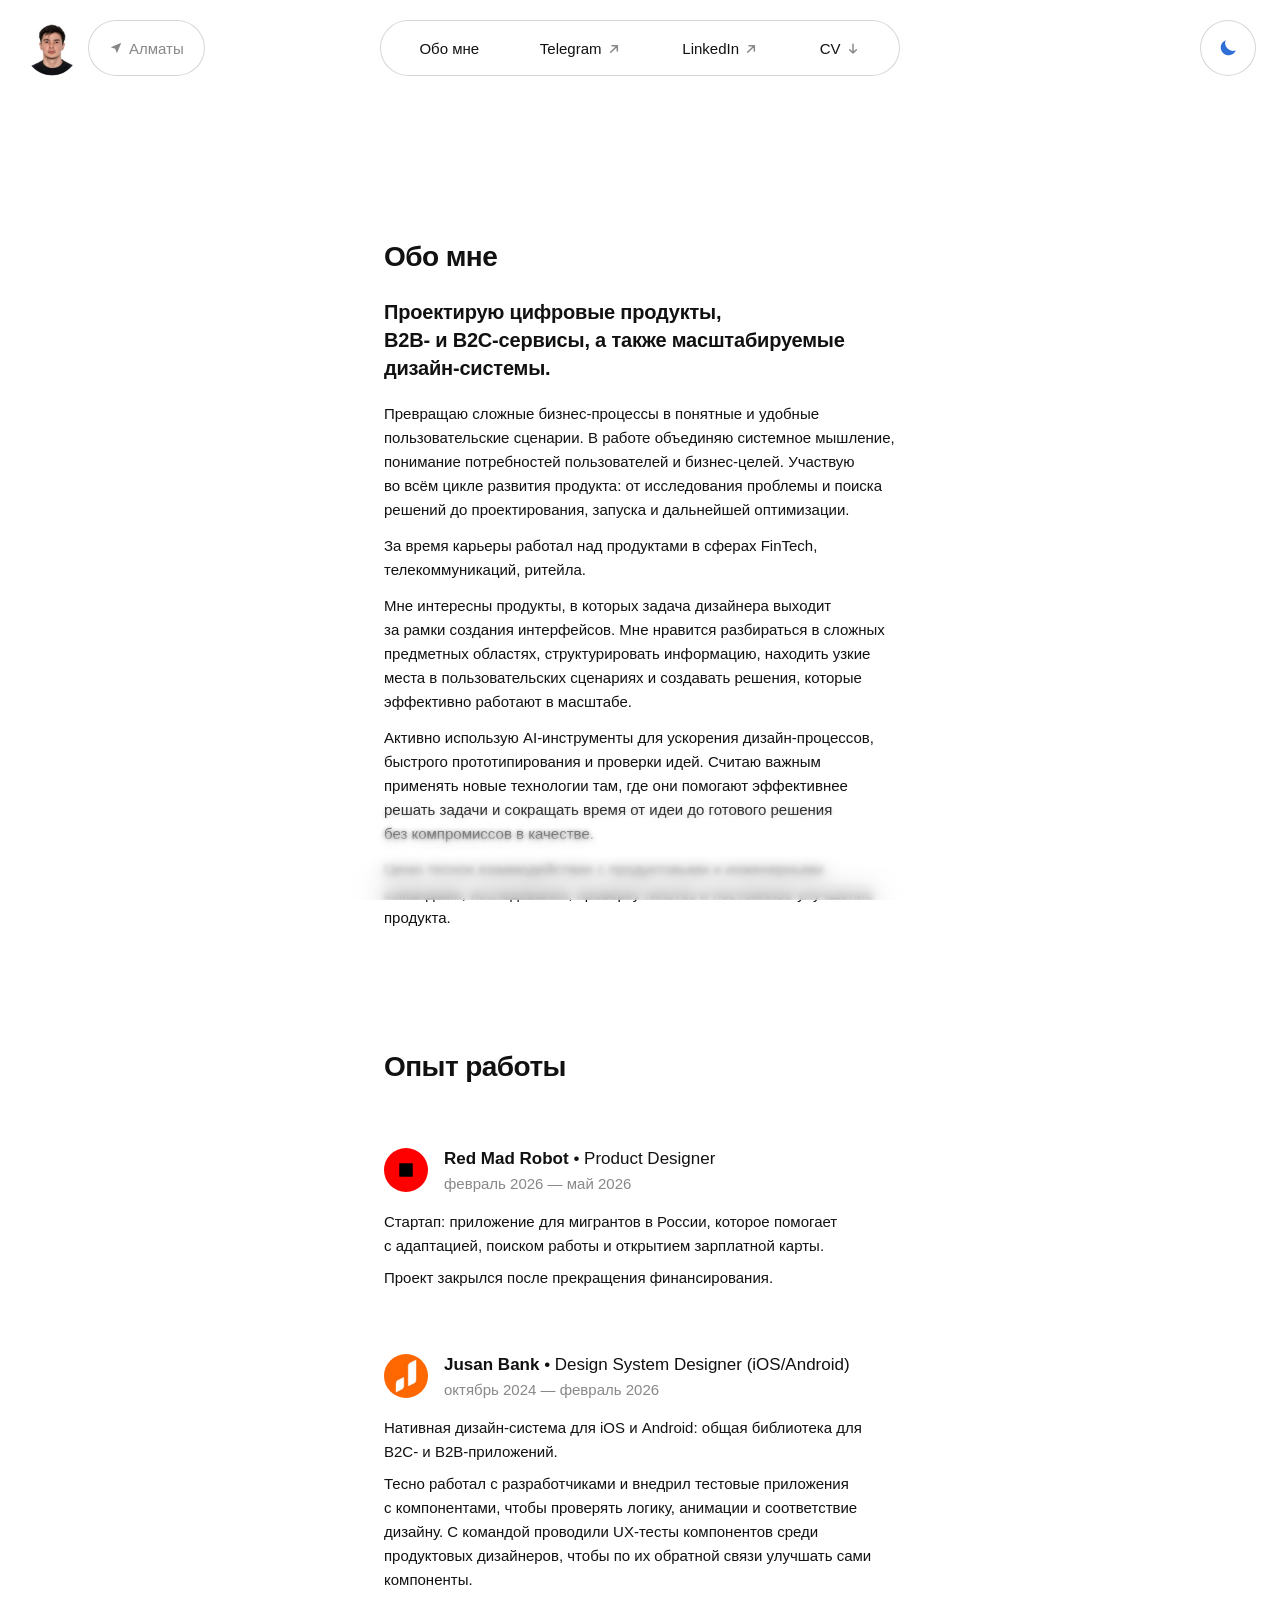
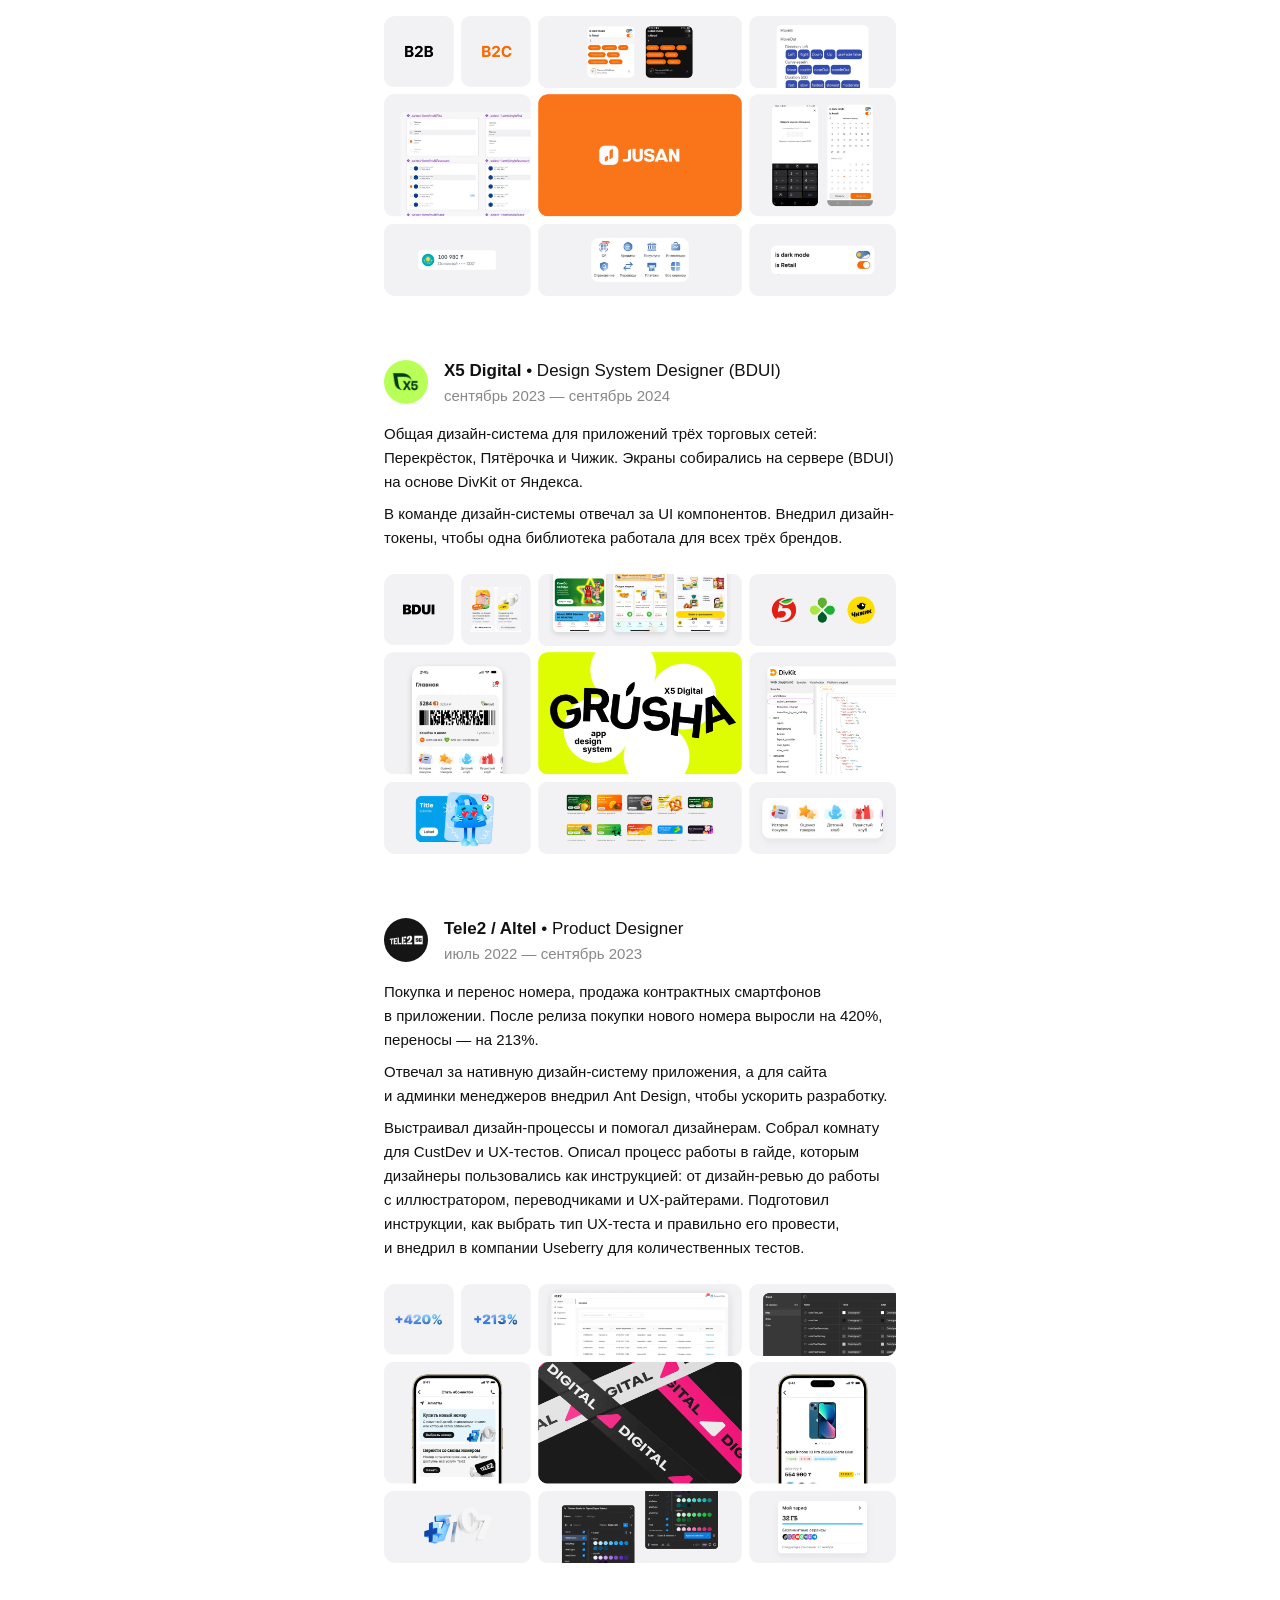
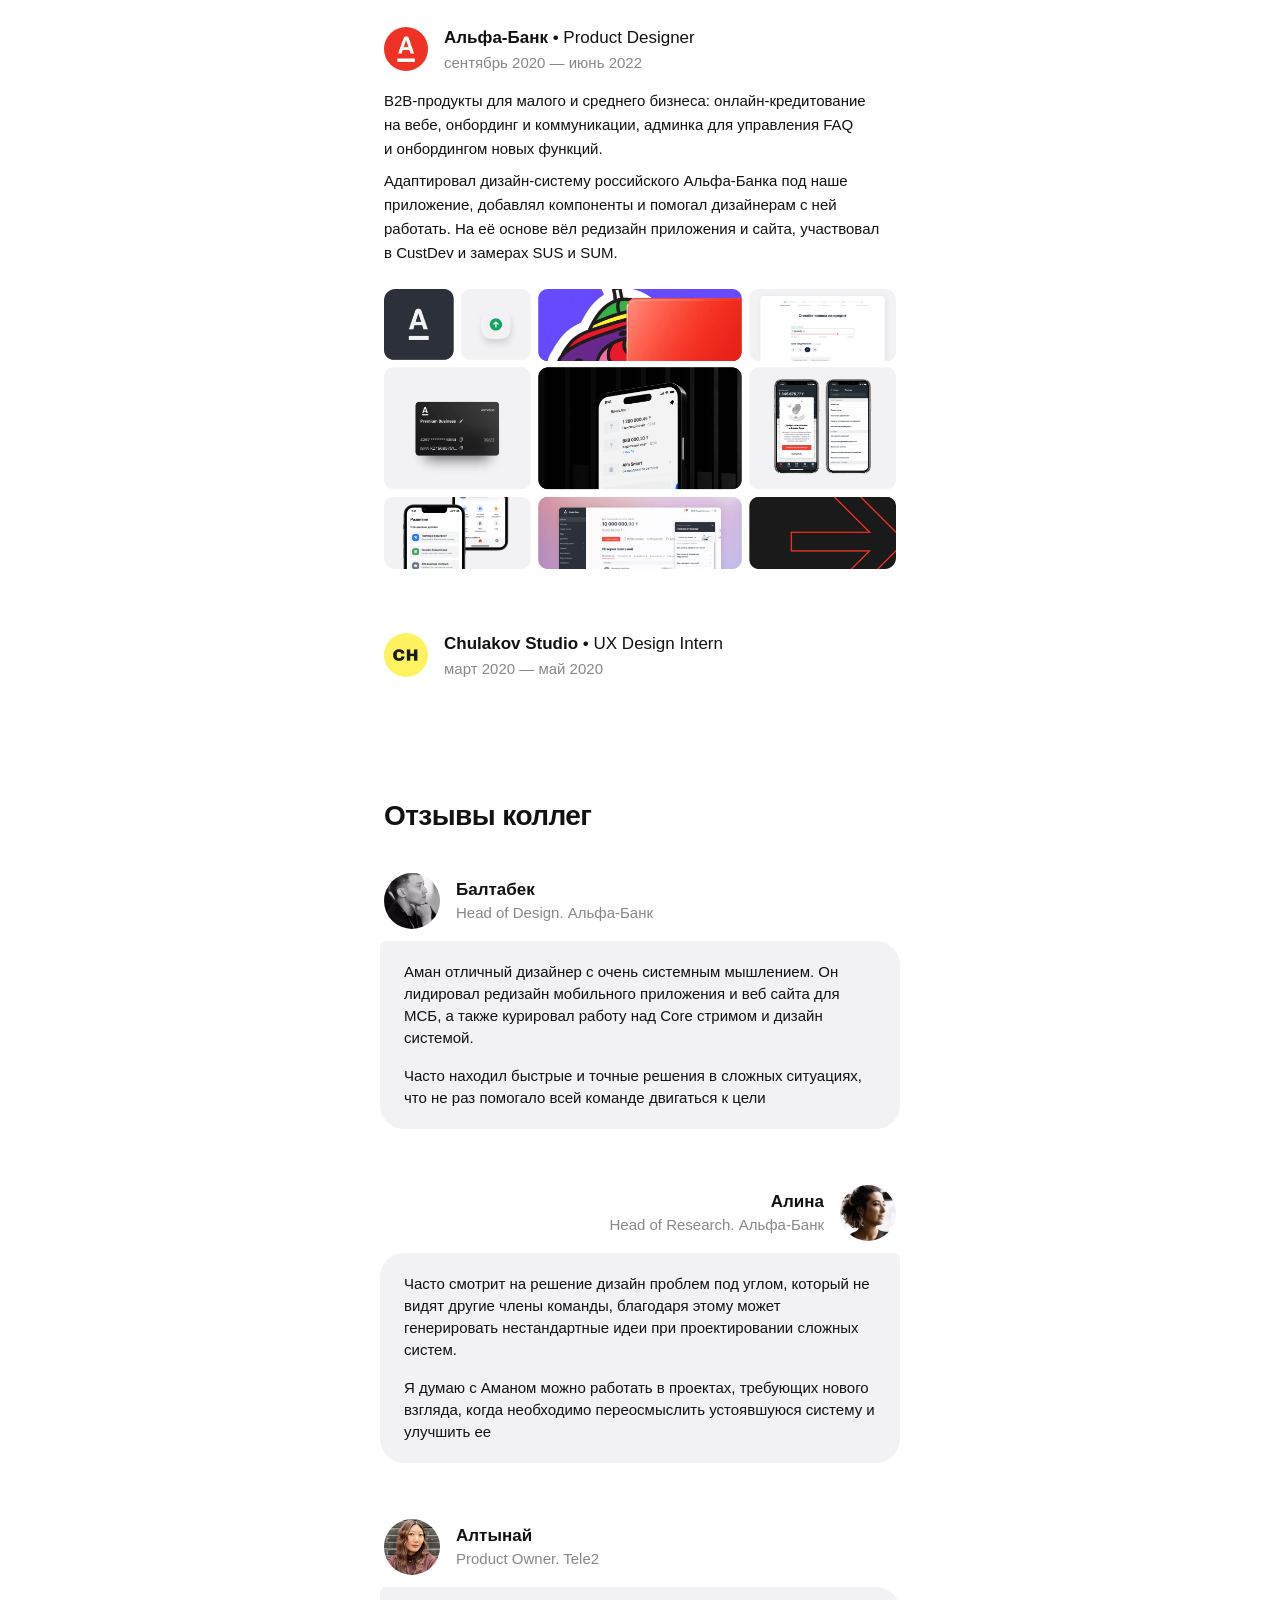
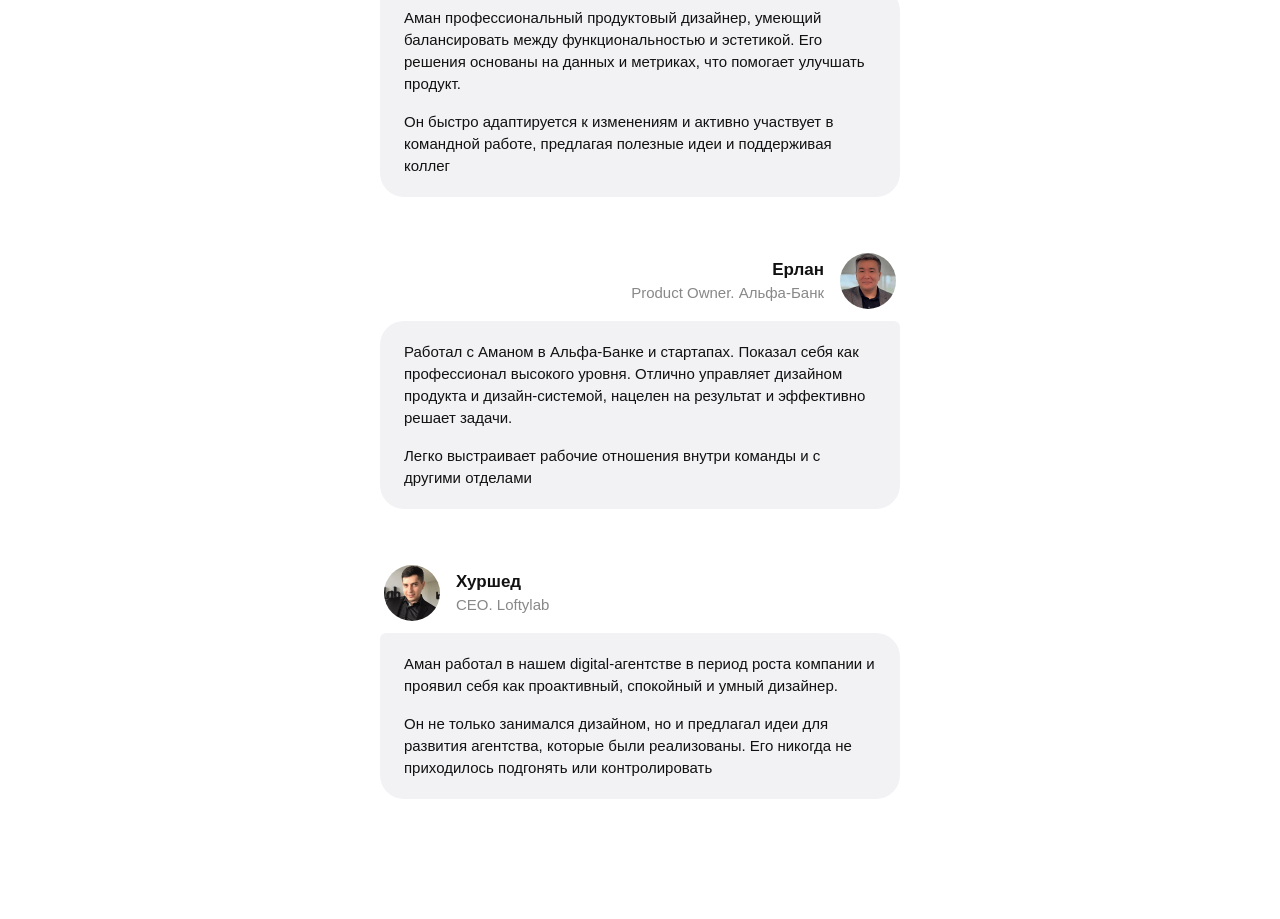
==== about.html @ e06e3b36 "Обо мне: процессы и UX-тесты в Tele2 отдельным абзацем Co-Authored-By: Claude Opus 5.5 <noreply@anth" ====
<!doctype html>
<html lang="ru">
<head>
  <meta charset="utf-8">
  <meta name="viewport" content="width=device-width, initial-scale=1">
  <title>Обо мне — Аман</title>
  <link rel="icon" href="favicon.svg" type="image/svg+xml">
  <link rel="icon" href="favicon-32.png" type="image/png" sizes="32x32">
  <link rel="apple-touch-icon" href="apple-touch-icon.png">
  <link rel="stylesheet" href="style.css?v=168">
  <!-- Прячем элементы до анимации появления и сразу применяем сохранённую тему, чтобы не было мигания -->
  <script>
    (function () {
      var root = document.documentElement;
      root.classList.add('js');
      var saved = null;
      try { saved = localStorage.getItem('theme'); } catch (e) {}
      if (saved === 'light' || saved === 'dark') root.dataset.theme = saved;
      var dark = saved ? saved === 'dark' : window.matchMedia('(prefers-color-scheme: dark)').matches;
      root.classList.toggle('is-dark', dark);
    })();
  </script>
  <!-- Яндекс Метрика: посещения, Вебвизор, карты кликов и скроллинга -->
  <script>
    (function (m, e, t, r, i, k, a) {
      m[i] = m[i] || function () { (m[i].a = m[i].a || []).push(arguments); };
      m[i].l = 1 * new Date();
      for (var j = 0; j < document.scripts.length; j++) { if (document.scripts[j].src === r) { return; } }
      k = e.createElement(t), a = e.getElementsByTagName(t)[0], k.async = 1, k.src = r, a.parentNode.insertBefore(k, a);
    })(window, document, 'script', 'https://mc.yandex.ru/metrika/tag.js', 'ym');
    ym(114692680, 'init', { webvisor: true, clickmap: true, accurateTrackBounce: true, trackLinks: true });
  </script>
  <noscript><div><img src="https://mc.yandex.ru/watch/114692680" style="position:absolute; left:-9999px;" alt=""></div></noscript>
</head>
<body>

  <div class="container">
    <header class="header">
      <a class="avatar-link" href="/" aria-label="На главную">
        <img class="avatar" data-reveal src="images/avatar.jpg?v=4" alt="Аман" width="56" height="56">
        <span class="avatar-preview" aria-hidden="true"><img src="images/avatar-large.webp?v=2" alt="" width="240" height="240" draggable="false"></span>
      </a>

      <!-- Город — рядом с аватаром -->
      <span class="location glass" data-reveal>
        <span class="location__photo" aria-hidden="true"><img src="images/almaty.webp" alt="" draggable="false"></span>
        <span class="location__text">
          <svg class="icon" viewBox="0 0 24 24" width="14" height="14" aria-hidden="true">
            <path fill="currentColor" d="M21 3 3 10.5l7.6 2.9L13.5 21 21 3Z"/>
          </svg>
          Алматы
        </span>
      </span>

      <nav class="menu glass" data-reveal>
        <a class="menu__item" href="/about" aria-current="page">Обо мне</a>
        <a class="menu__item menu__item--ext" href="https://t.me/shimkayev" target="_blank" rel="noopener">Telegram<svg viewBox="0 0 24 24" width="16" height="16" fill="none" stroke="currentColor" stroke-width="2.2" stroke-linecap="round" stroke-linejoin="round" aria-hidden="true"><path d="M7 17 17 7M9 7h8v8"/></svg></a>
        <a class="menu__item menu__item--ext" href="https://www.linkedin.com/in/shimkayev/" target="_blank" rel="noopener">LinkedIn<svg viewBox="0 0 24 24" width="16" height="16" fill="none" stroke="currentColor" stroke-width="2.2" stroke-linecap="round" stroke-linejoin="round" aria-hidden="true"><path d="M7 17 17 7M9 7h8v8"/></svg></a>
        <a class="menu__item menu__item--cv" href="cv.pdf" download="Shimkayev-Aman-Product-Designer-CV.pdf">CV<svg viewBox="0 0 24 24" width="16" height="16" fill="none" stroke="currentColor" stroke-width="2.2" stroke-linecap="round" stroke-linejoin="round" aria-hidden="true"><path d="M12 5v13M7 13l5 5 5-5"/></svg></a>
      </nav>

      <!-- Справа у края экрана: переключатель темы -->
      <div class="header-side">
      <button class="theme-switch" data-reveal type="button" role="switch" aria-checked="false" aria-label="Тёмная тема">
        <span class="theme-switch__knob">
          <svg class="icon-sun" viewBox="0 0 24 24" fill="none" stroke="currentColor" stroke-width="2" stroke-linecap="round" aria-hidden="true">
            <circle cx="12" cy="12" r="4"/>
            <path d="M12 2v2M12 20v2M4.9 4.9l1.4 1.4M17.7 17.7l1.4 1.4M2 12h2M20 12h2M4.9 19.1l1.4-1.4M17.7 6.3l1.4-1.4"/>
          </svg>
          <svg class="icon-moon" viewBox="0 0 24 24" fill="currentColor" aria-hidden="true">
            <path d="M20.5 14.5A8.5 8.5 0 0 1 9.5 3.5a8.5 8.5 0 1 0 11 11Z"/>
          </svg>
        </span>
      </button>
      <!-- на телефоне пункты меню свёрнуты в эту кнопку -->
      <button class="menu-toggle" data-reveal type="button" aria-label="Меню" aria-expanded="false">
        <span class="menu-toggle__lines" aria-hidden="true"><i></i><i></i><i></i></span>
      </button>
      </div>
    </header>

    <main class="about">
      <h1 class="page__title" data-reveal>Обо мне</h1>
      <div class="about-intro" data-reveal>
        <p class="about-intro__lead">Проектирую цифровые продукты, <span class="nowrap">B2B- и&nbsp;B2C-сервисы</span>, а&nbsp;также масштабируемые дизайн-системы.</p>
        <p>Превращаю сложные бизнес-процессы в&nbsp;понятные и&nbsp;удобные пользовательские сценарии. В&nbsp;работе объединяю системное мышление, понимание потребностей пользователей и&nbsp;бизнес-целей. Участвую во&nbsp;всём цикле развития продукта: от&nbsp;исследования проблемы и&nbsp;поиска решений до&nbsp;проектирования, запуска и&nbsp;дальнейшей оптимизации.</p>
        <p>За&nbsp;время карьеры работал над&nbsp;продуктами в&nbsp;сферах FinTech, телекоммуникаций, ритейла.</p>
        <p>Мне&nbsp;интересны продукты, в&nbsp;которых задача дизайнера выходит за&nbsp;рамки создания интерфейсов. Мне&nbsp;нравится разбираться в&nbsp;сложных предметных областях, структурировать информацию, находить узкие места в&nbsp;пользовательских сценариях и&nbsp;создавать решения, которые эффективно работают в&nbsp;масштабе.</p>
        <p>Активно использую AI-инструменты для&nbsp;ускорения дизайн-процессов, быстрого прототипирования и&nbsp;проверки идей. Считаю важным применять новые технологии там, где&nbsp;они&nbsp;помогают эффективнее решать задачи и&nbsp;сокращать время от&nbsp;идеи до&nbsp;готового решения без&nbsp;компромиссов в&nbsp;качестве.</p>
        <p>Ценю тесное взаимодействие с&nbsp;продуктовыми и&nbsp;инженерными командами, исследования, проверку гипотез и&nbsp;постоянное улучшение продукта.</p>
      </div>

      <h2 class="page__title page__title--section" data-reveal>Опыт работы</h2>

      <ol class="jobs">
        <li class="job" data-reveal>
          <span class="job__logo"><img src="images/logo-redmadrobot.png" alt="Логотип Red Mad Robot"></span>
          <div class="job__body">
            <div class="job__head">
              <h3 class="job__company">Red Mad Robot<span class="job__role"> •&nbsp;Product Designer</span></h3>
              <p class="job__period">февраль 2026 — май 2026</p>
            </div>
            <div class="job__text">
              <p>Стартап: приложение для мигрантов в&nbsp;России, которое помогает с&nbsp;адаптацией, поиском работы и&nbsp;открытием зарплатной карты.</p>
              <p>Проект закрылся после прекращения финансирования.</p>
            </div>
          </div>
        </li>

        <li class="job" data-reveal>
          <!-- у этой картинки свои скруглённые углы с белыми краями — слегка увеличиваем, чтобы их обрезать -->
          <span class="job__logo"><img class="logo-zoom" src="images/logo-jusan.png" alt="Логотип Jusan Bank"></span>
          <div class="job__body">
            <div class="job__head">
              <h3 class="job__company">Jusan Bank<span class="job__role"> •&nbsp;Design System Designer (iOS/Android)</span></h3>
              <p class="job__period">октябрь 2024 — февраль 2026</p>
            </div>
            <div class="job__text">
              <p>Нативная дизайн-система для iOS и&nbsp;Android: общая библиотека для B2C- и&nbsp;B2B-приложений.</p>
              <p>Тесно работал с&nbsp;разработчиками и&nbsp;внедрил тестовые приложения с&nbsp;компонентами, чтобы проверять логику, анимации и&nbsp;соответствие дизайну. С&nbsp;командой проводили UX-тесты компонентов среди продуктовых дизайнеров, чтобы по&nbsp;их&nbsp;обратной связи улучшать сами компоненты.</p>
            </div>
            <figure class="job__media">
              <img draggable="false" class="job__media-light" src="images/jusan-light.webp?v=3" alt="Дизайн-система Jusan Bank: компоненты для B2B и B2C, светлая и тёмная темы, анимации, тестовое приложение с компонентами" width="2000" height="1093" loading="lazy">
              <img draggable="false" class="job__media-dark" src="images/jusan-dark.webp?v=3" alt="Дизайн-система Jusan Bank: компоненты для B2B и B2C, светлая и тёмная темы, анимации, тестовое приложение с компонентами" width="2000" height="1093" loading="lazy">
            </figure>
          </div>
        </li>

        <li class="job" data-reveal>
          <span class="job__logo"><img src="images/logo-x5.png" alt="Логотип X5 Digital"></span>
          <div class="job__body">
            <div class="job__head">
              <h3 class="job__company">X5 Digital<span class="job__role"> •&nbsp;Design System Designer (BDUI)</span></h3>
              <p class="job__period">сентябрь 2023 — сентябрь 2024</p>
            </div>
            <div class="job__text">
              <p>Общая дизайн-система для приложений трёх торговых сетей: Перекрёсток, Пятёрочка и&nbsp;Чижик. Экраны собирались на&nbsp;сервере (BDUI) на&nbsp;основе DivKit от&nbsp;Яндекса.</p>
              <p>В&nbsp;команде дизайн-системы отвечал за&nbsp;UI&nbsp;компонентов. Внедрил дизайн-токены, чтобы одна библиотека работала для всех трёх брендов.</p>
            </div>
            <figure class="job__media">
              <img draggable="false" class="job__media-light" src="images/x5-digital-light.webp?v=8" alt="Дизайн-система Grusha от X5 Digital: компоненты, виджеты и экраны приложений Пятёрочки, Перекрёстка и Чижика, DivKit" width="2000" height="1093" loading="lazy">
              <img draggable="false" class="job__media-dark" src="images/x5-digital-dark.webp?v=8" alt="Дизайн-система Grusha от X5 Digital: компоненты, виджеты и экраны приложений Пятёрочки, Перекрёстка и Чижика, DivKit" width="2000" height="1093" loading="lazy">
            </figure>
          </div>
        </li>

        <li class="job" data-reveal>
          <span class="job__logo"><img src="images/logo-tele2.png" alt="Логотип Tele2"></span>
          <div class="job__body">
            <div class="job__head">
              <h3 class="job__company">Tele2 / Altel<span class="job__role"> •&nbsp;Product Designer</span></h3>
              <p class="job__period">июль 2022 — сентябрь 2023</p>
            </div>
            <div class="job__text">
              <p>Покупка и&nbsp;перенос номера, продажа контрактных смартфонов в&nbsp;приложении. После релиза покупки нового номера выросли на&nbsp;420%, переносы&nbsp;— на&nbsp;213%.</p>
              <p>Отвечал за&nbsp;нативную дизайн-систему приложения, а&nbsp;для сайта и&nbsp;админки менеджеров внедрил Ant Design, чтобы ускорить разработку.</p>
              <p>Выстраивал дизайн-процессы и&nbsp;помогал дизайнерам. Собрал комнату для CustDev и&nbsp;UX-тестов. Описал процесс работы в&nbsp;гайде, которым дизайнеры пользовались как инструкцией: от&nbsp;дизайн-ревью до&nbsp;работы с&nbsp;иллюстратором, переводчиками и&nbsp;UX-райтерами. Подготовил инструкции, как выбрать тип UX-теста и&nbsp;правильно его провести, и&nbsp;внедрил в&nbsp;компании Useberry для количественных тестов.</p>
            </div>
            <figure class="job__media">
              <img draggable="false" class="job__media-light" src="images/tele2-light.webp?v=6" alt="Работа в Tele2 / Altel: рост покупок и переносов номера, экраны приложения, админка заказов, токены дизайн-системы для двух брендов" width="2000" height="1093" loading="lazy">
              <img draggable="false" class="job__media-dark" src="images/tele2-dark.webp?v=6" alt="Работа в Tele2 / Altel: рост покупок и переносов номера, экраны приложения, админка заказов, токены дизайн-системы для двух брендов" width="2000" height="1093" loading="lazy">
            </figure>
          </div>
        </li>

        <li class="job" data-reveal>
          <span class="job__logo"><img src="images/logo-alfabank.png" alt="Логотип Альфа-Банк"></span>
          <div class="job__body">
            <div class="job__head">
              <h3 class="job__company">Альфа-Банк<span class="job__role"> •&nbsp;Product Designer</span></h3>
              <p class="job__period">сентябрь 2020 — июнь 2022</p>
            </div>
            <div class="job__text">
              <p>B2B-продукты для малого и&nbsp;среднего бизнеса: онлайн-кредитование на&nbsp;вебе, онбординг и&nbsp;коммуникации, админка для управления FAQ и&nbsp;онбордингом новых функций.</p>
              <p>Адаптировал дизайн-систему российского Альфа-Банка под наше приложение, добавлял компоненты и&nbsp;помогал дизайнерам с&nbsp;ней работать. На&nbsp;её&nbsp;основе вёл редизайн приложения и&nbsp;сайта, участвовал в&nbsp;CustDev и&nbsp;замерах SUS и&nbsp;SUM.</p>
            </div>
            <figure class="job__media">
              <img draggable="false" class="job__media-light" src="images/alfabank-light.webp?v=4" alt="Работа в Альфа-Банке: мобильное приложение для бизнеса, онлайн-заявка на кредит, интернет-банк, онбординг и помощь" width="2000" height="1093" loading="lazy">
              <img draggable="false" class="job__media-dark" src="images/alfabank-dark.webp?v=4" alt="Работа в Альфа-Банке: мобильное приложение для бизнеса, онлайн-заявка на кредит, интернет-банк, онбординг и помощь" width="2000" height="1093" loading="lazy">
            </figure>
          </div>
        </li>

        <li class="job" data-reveal>
          <span class="job__logo"><img src="images/logo-chulakov.png" alt="Логотип Chulakov Studio"></span>
          <div class="job__body">
            <div class="job__head">
              <h3 class="job__company">Chulakov Studio<span class="job__role"> •&nbsp;UX Design Intern</span></h3>
              <p class="job__period">март 2020 — май 2020</p>
            </div>
          </div>
        </li>
      </ol>

      <h2 class="page__title page__title--section" data-reveal>Отзывы коллег</h2>

      <ul class="reviews">
        <li class="review" data-reveal>
          <div class="review__author">
            <img class="review__photo" src="images/review-baltabek.png?v=2" alt="" width="56" height="56">
            <div>
              <p class="review__name">Балтабек</p>
              <p class="review__role">Head of Design. Альфа-Банк</p>
            </div>
          </div>
          <blockquote class="review__text">
          <p>Аман отличный дизайнер с очень системным мышлением. Он лидировал редизайн мобильного приложения и веб сайта для МСБ, а также курировал работу над Core стримом и дизайн системой.</p>
          <p>Часто находил быстрые и точные решения в сложных ситуациях, что не раз помогало всей команде двигаться к цели</p>
          </blockquote>
        </li>

        <li class="review review--right" data-reveal>
          <div class="review__author">
            <img class="review__photo" src="images/review-alina.png?v=2" alt="" width="56" height="56">
            <div>
              <p class="review__name">Алина</p>
              <p class="review__role">Head of Research. Альфа-Банк</p>
            </div>
          </div>
          <blockquote class="review__text">
          <p>Часто смотрит на решение дизайн проблем под углом, который не видят другие члены команды, благодаря этому может генерировать нестандартные идеи при проектировании сложных систем.</p>
          <p>Я думаю с Аманом можно работать в проектах, требующих нового взгляда, когда необходимо переосмыслить устоявшуюся систему и улучшить ее</p>
          </blockquote>
        </li>

        <li class="review" data-reveal>
          <div class="review__author">
            <img class="review__photo" src="images/review-altynai.png?v=2" alt="" width="56" height="56">
            <div>
              <p class="review__name">Алтынай</p>
              <p class="review__role">Product Owner. Tele2</p>
            </div>
          </div>
          <blockquote class="review__text">
          <p>Аман профессиональный продуктовый дизайнер, умеющий балансировать между функциональностью и эстетикой. Его решения основаны на данных и метриках, что помогает улучшать продукт.</p>
          <p>Он быстро адаптируется к изменениям и активно участвует в командной работе, предлагая полезные идеи и поддерживая коллег</p>
          </blockquote>
        </li>

        <li class="review review--right" data-reveal>
          <div class="review__author">
            <img class="review__photo" src="images/review-erlan.png?v=2" alt="" width="56" height="56">
            <div>
              <p class="review__name">Ерлан</p>
              <p class="review__role">Product Owner. Альфа-Банк</p>
            </div>
          </div>
          <blockquote class="review__text">
          <p>Работал с Аманом в Альфа-Банке и стартапах. Показал себя как профессионал высокого уровня. Отлично управляет дизайном продукта и дизайн-системой, нацелен на результат и эффективно решает задачи.</p>
          <p>Легко выстраивает рабочие отношения внутри команды и с другими отделами</p>
          </blockquote>
        </li>

        <li class="review" data-reveal>
          <div class="review__author">
            <img class="review__photo" src="images/review-khurshed.png?v=2" alt="" width="56" height="56">
            <div>
              <p class="review__name">Хуршед</p>
              <p class="review__role">CEO. Loftylab</p>
            </div>
          </div>
          <blockquote class="review__text">
          <p>Аман работал в нашем digital-агентстве в период роста компании и проявил себя как проактивный, спокойный и умный дизайнер.</p>
          <p>Он не только занимался дизайном, но и предлагал идеи для развития агентства, которые были реализованы. Его никогда не приходилось подгонять или контролировать</p>
          </blockquote>
        </li>
      </ul>
    </main>
  </div>

  <!-- Градиент внизу экрана -->
  <div class="bottom-glass" aria-hidden="true"></div>


  <script src="script.js?v=44"></script>
</body>
</html>
---- style.css ----
:root {
  --container: 520px;
  --gap: 16px;
  --size: 56px;

  --bg: #ffffff;
  --bubble-bg: #f2f2f5;
  --link: #2f6fd6;
  --text: #111;
  --text-muted: rgba(17, 17, 17, 0.5);

  --glass-bg: rgba(255, 255, 255, 0.28);
  --glass-border: rgba(255, 255, 255, 0.6);
  --glass-stroke: rgba(0, 0, 0, 0.1); /* серая обводка меню */
  --menu-stroke: rgba(0, 0, 0, 0.16); /* обводка стекла: меню, город, кнопка темы */
  --glass-shadow: 0 8px 32px rgba(0, 0, 0, 0.08);
  --glass-highlight: rgba(255, 255, 255, 0.7);
  --glass-sheen: rgba(255, 255, 255, 0.45);
  --chart-bar: #2a78d6;
  --chart-track: rgba(0, 0, 0, 0.05);
  --chart-norm: #52514e;
  --chart-muted: #c3c2b7;
  --bad-text: #d9342b;
  --bad-bg: rgba(229, 55, 43, 0.07);
  --good-bar: #1f9d55;
  --shot-bg: #f2f2f4;
  --bad-bar: #e5372b;

  color-scheme: light;
}

* { box-sizing: border-box; margin: 0; padding: 0; }

body {
  min-height: 100vh;
  background: var(--bg);
  color: var(--text);
  font-family: -apple-system, BlinkMacSystemFont, "SF Pro Text", "Inter", "Segoe UI", Roboto, sans-serif;
  -webkit-font-smoothing: antialiased;
}

/* ---------- Контейнер ---------- */
.container {
  width: 100%;
  max-width: calc(var(--container) + 32px); /* 520 + отступы по бокам */
  margin: 0 auto;
  padding: 20px 16px; /* шапка в 20px от верха экрана */
}

/* ---------- Шапка ---------- */
.header {
  position: sticky; /* шапка остаётся наверху при прокрутке */
  top: 20px;
  transition: top 0.6s cubic-bezier(0.4, 0, 0.2, 1); /* мягко уезжает вверх */
  z-index: 10;
  display: flex;
  align-items: center;
  gap: var(--gap);
}

.avatar {
  display: block; /* без лишнего отступа под картинкой */
  flex-shrink: 0;
  width: var(--size);
  height: var(--size);
  border-radius: 50%;
  object-fit: cover;
}

/* при прокрутке вниз шапка уезжает вверх, при прокрутке вверх — возвращается.
   Двигаем top, а не transform, чтобы не сломать fixed-переключатель темы на телефоне */
/* без opacity: полупрозрачный родитель отключает размытие стекла (backdrop-filter) у меню и кнопок,
   и во время анимации они становились прозрачными. Поэтому шапка просто уезжает за край экрана */
.header.is-hidden { top: -96px; pointer-events: none; }
/* на телефоне кнопка темы закреплена внизу и остаётся на месте — она должна нажиматься */
.header.is-hidden .header-side { pointer-events: auto; }
@media (prefers-reduced-motion: reduce) { .header { transition: none; } }

/* ---------- Liquid glass ---------- */
.glass {
  position: relative;
  background: var(--glass-bg);
  border: 0.5px solid var(--menu-stroke); /* тонкая обводка без дополнительных линий */
}

/* Слой с размытием того, что под меню */
.glass::after {
  content: "";
  position: absolute;
  inset: 0;
  z-index: -1;
  border-radius: inherit;
  -webkit-backdrop-filter: blur(20px) saturate(180%);
          backdrop-filter: blur(20px) saturate(180%);
  pointer-events: none;
}

/* блик сверху */
.glass::before {
  content: "";
  position: absolute;
  inset: 0;
  border-radius: inherit;
  background: linear-gradient(180deg, var(--glass-sheen) 0%, rgba(255, 255, 255, 0) 55%);
  pointer-events: none;
}

/* ---------- Меню ---------- */
.menu {
  flex: 1;
  min-width: 0;
  height: var(--size);
  border-radius: 999px;
  display: flex;
  align-items: center;
  justify-content: space-around;
  padding: 0 8px;
}

.menu__item {
  position: relative; /* выше блика */
  padding: 8px 10px;
  border-radius: 999px;
  font-size: 15px;
  font-weight: 500;
  color: var(--text);
  text-decoration: none;
  white-space: nowrap;
  transition: color 0.2s;
}

a.menu__item:hover { color: var(--text-muted); }
.menu__item--muted { color: var(--text-muted); }

.icon { flex-shrink: 0; }

/* ---------- Бабл ---------- */
.hero { margin-top: 164px; }

.bubble {
  display: inline-flex;
  align-items: center;
  min-height: 42px;
  padding: 10px 16px;
  border-radius: 21px 21px 21px 6px;
  background: var(--bubble-bg);
  font-size: 17px;
  line-height: 22px;
  letter-spacing: -0.01em;
  animation: bubble-in 0.35s cubic-bezier(.2, .9, .3, 1.2) both;
  transform-origin: bottom left;
}

@keyframes bubble-in {
  from { opacity: 0; transform: scale(0.6) translateY(10px); }
  to   { opacity: 1; transform: none; }
}

/* три точки «печатает…» */
.bubble__typing { display: inline-flex; gap: 4px; }
.bubble__typing i {
  width: 7px; height: 7px;
  border-radius: 50%;
  background: var(--text-muted);
  animation: dot 1.2s infinite ease-in-out;
}
.bubble__typing i:nth-child(2) { animation-delay: 0.15s; }
.bubble__typing i:nth-child(3) { animation-delay: 0.3s; }

@keyframes dot {
  0%, 60%, 100% { transform: translateY(0); opacity: 0.4; }
  30%           { transform: translateY(-4px); opacity: 1; }
}

.bubble__text { white-space: pre; } /* сохраняем двойной пробел после эмодзи */
.bubble.is-typing .bubble__typing { display: none; }

/* мигающий курсор во время печати */
.bubble.is-typing .bubble__text::after {
  content: "";
  display: inline-block;
  width: 2px;
  height: 1em;
  margin-left: 2px;
  vertical-align: -0.12em;
  background: currentColor;
  animation: caret 0.8s steps(1) infinite;
}
@keyframes caret { 50% { opacity: 0; } }

@media (prefers-reduced-motion: reduce) {
  .bubble, .bubble__typing i { animation: none; }
}

/* ---------- Заголовок и описание ---------- */
/* Оптическая компенсация: у бабла скруглённые углы, поэтому тексты под ним
   сдвинуты на 4px, как в кейсах */
.hero__title,
.hero__text { margin-left: 4px; margin-right: 4px; }

.hero__title {
  margin-top: 24px;
  font-size: 28px;
  line-height: 36px;
  font-weight: 700;
  letter-spacing: -0.02em;
}

.hero__text {
  margin-top: 16px;
  font-size: 15px;
  line-height: 24px;
}

/* ---------- Бегущая строка ---------- */
.marquee {
  margin-top: 64px;
  overflow: hidden;
  /* плавное исчезание по бокам, работает на любом фоне */
  -webkit-mask-image: linear-gradient(90deg, transparent, #000 20%, #000 80%, transparent);
          mask-image: linear-gradient(90deg, transparent, #000 20%, #000 80%, transparent);
}

.marquee__track {
  display: flex;
  width: max-content;
  animation: marquee 20s linear infinite;
}

.marquee:hover .marquee__track { animation-play-state: paused; }

.marquee__list {
  display: flex;
  gap: 40px;
  padding-right: 40px; /* такой же отступ на стыке двух копий */
  list-style: none;
}

.marquee__list li {
  display: flex;
  align-items: center;
  gap: 8px;
  font-size: 15px;
  line-height: 20px;
  font-weight: 500;
  white-space: nowrap;
  color: var(--text-muted);
}

/* логотип компании в круглом контейнере */
.marquee__logo {
  flex-shrink: 0;
  width: 24px;
  height: 24px;
  border-radius: 50%;
  overflow: hidden;
}
.marquee__logo img { display: block; width: 100%; height: 100%; object-fit: cover; }
.marquee__logo img.logo-zoom { transform: scale(1.12); }

@keyframes marquee {
  to { transform: translateX(-50%); }
}

@media (prefers-reduced-motion: reduce) {
  .marquee__track { animation: none; }
}

/* ---------- Карточка кейса ---------- */
.cases {
  margin-top: 180px;
  display: flex;
  flex-direction: column;
  gap: 72px; /* расстояние между кейсами */
}

.case__cover {
  display: block;
  width: 100%;
  aspect-ratio: 520 / 300; /* на узком экране обложка уменьшается пропорционально, а не обрезается */
  border-radius: 24px;
  background: var(--bubble-bg);
  overflow: hidden;
  position: relative;
}

/* нажатие: карточка слегка уменьшается и плавно возвращается */
.case__cover {
  transition: transform 0.25s cubic-bezier(0.2, 0.8, 0.2, 1);
  -webkit-tap-highlight-color: transparent;
  -webkit-user-select: none;
          user-select: none;
}
/* картинку и ссылку нельзя утащить мышкой при зажатии */
.case__cover, .case__cover img { -webkit-user-drag: none; }
.case__cover:active { transform: scale(0.97); transition-duration: 0.1s; }
/* наведение мышью: обложка чуть увеличивается (только на устройствах с курсором) */
@media (hover: hover) and (pointer: fine) {
  .case__cover:hover { transform: scale(1.02); }
  .case__cover:active { transform: scale(0.97); }
}
@media (prefers-reduced-motion: reduce) { .case__cover { transition: none; } }

.case__cover img {
  display: block;
  width: 100%;
  height: 100%;
  object-fit: cover; /* картинка заполняет карточку, лишнее обрезается */
}

/* Обложка Альфа-Банка: фирменный красный фон в обеих темах */
.case__cover--alfa { background: #ef3124; }

/* Обложка Tele2: светло-голубой фон в обеих темах */
.case__cover--tele2 { background: #d4eafc; }

/* декоративная картинка точно по центру карточки, позади основной */
.case__cover img.case__deco {
  position: absolute;
  left: 50%;
  top: 50%;
  width: auto;
  height: 75%; /* размер цифр относительно высоты карточки */
  transform: translate(-50%, -50%);
  object-fit: contain;
}
.case__cover--tele2 img.fit-height { position: relative; } /* телефон поверх цифр */

/* шейп-«бантик» за картинкой, на тон темнее фона */
.case__shape {
  position: absolute;
  left: 50%;
  top: 50%;
  width: 88%;
  transform: translate(-50%, -50%);
  fill: #d6241a;
}
.case__cover--alfa img { position: relative; } /* картинка поверх шейпа */

/* картинка целиком по высоте карточки, по центру, без обрезки */
.case__cover img.fit-height {
  width: 100%;
  height: 100%;
  object-fit: contain;
  object-position: center bottom;
}

/* Кроп для кейса Tele2: телефон крупно по центру, рука уходит за нижний край.
   Значения в % от ширины карточки, поэтому кроп одинаковый на любом экране */
.case__cover img.crop-tele2 {
  position: absolute;
  width: 138%;
  height: auto;
  max-width: none;
  left: -19%;
  top: 0;
  margin-top: -5.8%;
  object-fit: initial;
}

/* Крупный кроп: картинка увеличена, телефон по центру, низ уходит за край.
   width — масштаб, left и margin-top — сдвиг (margin-top в % считается от ширины,
   поэтому кроп одинаковый на любой ширине экрана) */
.case__cover img.crop-zoom {
  position: absolute;
  width: 149%;
  height: auto;
  max-width: none;
  left: -27%;
  top: 0;
  margin-top: -7.1%; /* было −2.5% − 24px при ширине 520 — теперь всё в %, кроп масштабируется */
  object-fit: initial;
}

/* Оптическая компенсация: из-за скругления 24px край карточки визуально
   начинается правее, поэтому тексты сдвинуты на 4px */
.case__title,
.case__text,
.case__link { margin-left: 4px; margin-right: 4px; }

.case__title {
  margin-top: 20px;
  font-size: 17px;
  line-height: 22px;
  font-weight: 600;
}

.case__text {
  margin-top: 8px;
  font-size: 15px;
  line-height: 24px;
  /* не больше двух строк, дальше многоточие */
  display: -webkit-box;
  -webkit-line-clamp: 2;
  -webkit-box-orient: vertical;
  overflow: hidden;
}

.case__link {
  display: inline-block;
  margin-top: 16px;
  font-size: 15px;
  line-height: 20px;
  color: var(--link);
  text-decoration: none;
}
.case__link:hover { text-decoration: underline; }

/* ---------- Стекло у нижнего края экрана (сверху ничего нет) ----------
   Прогрессивное размытие без тонировки: 3 перекрывающихся слоя (2, 6 и 16px),
   каждый плавно проявляется к краю экрана, поэтому размытие нарастает мягко, без полос.
   Слои создаёт script.js внутри .edge-glass */
.edge-glass {
  position: fixed;
  left: 0;
  right: 0;
  height: 100px;
  z-index: 9;            /* под шапкой (у неё 10) */
  pointer-events: none;  /* не мешает кликам */
}
.edge-glass--bottom { bottom: 0; --dir: to bottom; }
.edge-glass > i { position: absolute; inset: 0; }
.edge-glass > i:nth-child(1) {
  -webkit-backdrop-filter: blur(2px); backdrop-filter: blur(2px);
  -webkit-mask-image: linear-gradient(var(--dir), transparent 0%, #000 55%);
          mask-image: linear-gradient(var(--dir), transparent 0%, #000 55%);
}
.edge-glass > i:nth-child(2) {
  -webkit-backdrop-filter: blur(6px); backdrop-filter: blur(6px);
  -webkit-mask-image: linear-gradient(var(--dir), transparent 25%, #000 85%);
          mask-image: linear-gradient(var(--dir), transparent 25%, #000 85%);
}
.edge-glass > i:nth-child(3) {
  -webkit-backdrop-filter: blur(16px); backdrop-filter: blur(16px);
  -webkit-mask-image: linear-gradient(var(--dir), transparent 55%, #000 100%);
          mask-image: linear-gradient(var(--dir), transparent 55%, #000 100%);
}

/* чтобы последний кейс можно было докрутить выше стекла */
.container { padding-bottom: 120px; }

/* ---------- Плавное появление первого экрана ---------- */
/* до запуска анимации элементы скрыты (класс .js ставится в <head>) */
.js [data-reveal]:not(.is-shown) { opacity: 0; }
.js .bubble:not(.reveal) { animation: none; }

.reveal {
  animation: reveal 0.8s cubic-bezier(0.2, 0.7, 0.2, 1) both;
  animation-delay: var(--reveal-delay, 0s);
}

@keyframes reveal {
  from { opacity: 0; transform: translateY(16px); }
  to   { opacity: 1; transform: none; }
}

/* у бабла своя анимация «выпрыгивания», просто запускаем её по очереди */
.bubble.reveal {
  animation: bubble-in 0.45s cubic-bezier(.2, .9, .3, 1.2) both;
  animation-delay: var(--reveal-delay, 0s);
}

/* ---------- Ссылка на главную у аватара ---------- */
.avatar-link { position: relative; flex-shrink: 0; display: block; border-radius: 50%; -webkit-user-drag: none; }

/* при наведении на аватар — то же фото крупно, карточкой под аватаром */
.avatar-preview {
  position: absolute;
  top: calc(100% + 8px);
  left: 0;
  z-index: 20;
  width: 240px;
  height: 240px;
  border-radius: 50%; /* круглое превью, как сама аватарка */
  overflow: hidden;
  background: var(--bubble-bg);
  box-shadow: 0 16px 40px rgba(0, 0, 0, 0.18);
  opacity: 0;
  transform: translateY(-6px) scale(0.9);
  transform-origin: top left;
  transition: opacity 0.2s ease, transform 0.35s cubic-bezier(0.2, 0.8, 0.2, 1);
  pointer-events: none;
}
.avatar-preview img { display: block; width: 100%; height: 100%; object-fit: cover; }
@media (hover: hover) {
  .avatar-link:hover .avatar-preview { opacity: 1; transform: none; }
}
@media (prefers-reduced-motion: reduce) { .avatar-preview { transition: none; } }
/* на широком экране аватар прижат к левому краю экрана (как переключатель темы к правому),
   а меню занимает всю ширину контейнера */
@media (min-width: 721px) {
  .avatar-link {
    position: absolute;
    top: 50%;
    left: calc((100% - 100vw) / 2 + 24px);
    margin-top: -28px; /* половина высоты аватара */
  }
}

/* ---------- Страница «Обо мне» ---------- */
.page__title {
  margin: 164px 4px 0; /* 164px — как у бабла на главной; 4px — та же оптическая компенсация, что на главной */
  font-size: 28px;
  line-height: 34px;
  font-weight: 700;
  letter-spacing: -0.02em;
}

.jobs {
  list-style: none;
  margin: 64px 4px 0;
  display: flex;
  flex-direction: column;
  gap: 64px; /* расстояние между местами работы */
}

/* логотип и «компания • период» в одной строке, текст и картинка под ними — на всю ширину контейнера */
.job {
  display: grid;
  grid-template-columns: 44px minmax(0, 1fr);
  column-gap: 16px;
  align-items: start;
}
/* картинка проекта под текстом места работы — по ширине текста */
.job__media { margin: 24px 0 0; }
/* у каждой картинки две версии: светлая и тёмная, показываем ту, что под текущую тему */
.job__media img { display: block; width: 100%; height: auto; }
.job__media .job__media-dark { display: none; }
@media (prefers-color-scheme: dark) {
  :root:not([data-theme="light"]) .job__media .job__media-light { display: none; }
  :root:not([data-theme="light"]) .job__media .job__media-dark { display: block; }
}
:root[data-theme="dark"] .job__media .job__media-light { display: none; }
:root[data-theme="dark"] .job__media .job__media-dark { display: block; }

/* логотип компании: круг; пока нет картинки — первая буква */
.job__logo {
  flex-shrink: 0;
  width: 44px;
  height: 44px;
  border-radius: 50%;
  overflow: hidden;
  display: flex;
  align-items: center;
  justify-content: center;
  background: var(--bubble-bg);
  font-size: 17px;
  font-weight: 600;
  color: var(--text-muted);
}
.job__logo img { width: 100%; height: 100%; object-fit: cover; display: block; }
.job__logo img.logo-zoom { transform: scale(1.12); }
/* у Tele2 два бренда: Tele2 сверху и лежит поверх, Altel под ним заходит за него.
   Обводка цветом фона отделяет логотипы друг от друга */
.job__logos { flex-shrink: 0; display: flex; flex-direction: column; }
.job__logos .job__logo:first-child {
  position: relative;
  z-index: 1;
  box-shadow: 0 0 0 3px var(--bg);
}
.job__logos .job__logo + .job__logo { margin-top: -16px; }

.job__body { display: contents; }
.job__head { grid-column: 2; }
.job__text, .job__media { grid-column: 1 / -1; }

/* верх блока: «Компания • Должность», под ним период словами */
.job__company {
  font-size: 17px;
  line-height: 22px;
  font-weight: 600;
}
.job__role { font-weight: 400; } /* должность в той же строке, обычным начертанием */

.job__period {
  margin-top: 4px;
  font-size: 15px;
  line-height: 20px;
  color: var(--text-muted);
}

.job__text {
  margin-top: 16px;
  font-size: 15px;
  line-height: 24px;
}
.job__text p + p { margin-top: 8px; } /* отступ между абзацами */

@media (max-width: 480px) {
  .page__title { margin-top: 120px; }
}

/* ---------- Отзывы ---------- */
.page__title--section { margin-top: 120px; }

/* ---------- Обо мне: вводный текст перед опытом работы ---------- */
.about-intro {
  margin: 24px 4px 0;
  font-size: 15px;
  line-height: 24px;
}
.about-intro p + p { margin-top: 12px; }
.about-intro__lead {
  font-size: 20px;
  line-height: 28px;
  font-weight: 600;
  letter-spacing: -0.01em;
}
.about-intro p.about-intro__lead + p { margin-top: 20px; }

.reviews {
  list-style: none;
  margin-top: 40px;
  display: flex;
  flex-direction: column;
  gap: 56px; /* расстояние между отзывами */
}

.review__author {
  display: flex;
  align-items: center;
  gap: 16px;
  margin: 0 4px;
}

.review__photo {
  flex-shrink: 0;
  width: 56px;
  height: 56px;
  border-radius: 50%;
  object-fit: cover;
  display: block;
}

.review__name {
  font-size: 17px;
  line-height: 22px;
  font-weight: 600;
}

.review__role {
  margin-top: 2px;
  font-size: 15px;
  line-height: 20px;
  color: var(--text-muted);
}

/* текст отзыва — как сообщение в чате: угол рядом с автором острее */
.review__text {
  margin-top: 12px;
  padding: 20px 24px;
  border-radius: 6px 24px 24px 24px;
  background: var(--bubble-bg);
  font-size: 15px;
  line-height: 22px;
}
.review__text p + p { margin-top: 16px; }

/* каждый второй отзыв — автор справа */
.review--right .review__author { flex-direction: row-reverse; text-align: right; }
.review--right .review__text { border-radius: 24px 6px 24px 24px; }

/* ---------- Страница кейса ---------- */
.case-page__meta {
  margin: 12px 4px 0;
  font-size: 15px;
  line-height: 20px;
  color: var(--text-muted);
}

.case-page__cover {
  margin-top: 40px;
  aspect-ratio: 520 / 300; /* пропорционально ширине, как обложки на главной */
  border-radius: 24px;
  overflow: hidden;
  background: var(--bubble-bg);
}
.case-page__cover img { display: block; width: 100%; height: 100%; object-fit: cover; }

.case-page__section { margin: 72px 4px 0; }

.case-page__h2 {
  font-size: 20px;
  line-height: 26px;
  font-weight: 700;
  letter-spacing: -0.01em;
}

.case-page__h3 {
  margin-top: 24px;
  font-size: 17px;
  line-height: 22px;
  font-weight: 600;
}

.case-page__section p {
  margin-top: 12px;
  font-size: 15px;
  line-height: 24px;
}

.case-page__list {
  margin-top: 12px;
  padding-left: 20px;
  font-size: 15px;
  line-height: 24px;
}
.case-page__list li + li { margin-top: 6px; }

/* широкие картинки выходят за колонку текста, чтобы их было видно */
.case-page__figure {
  --figure-w: min(960px, 100vw - 32px);
  width: var(--figure-w);
  margin: 40px 0 0 calc(50% - var(--figure-w) / 2); /* по центру экрана */
}
.case-page__figure img { display: block; width: 100%; height: auto; border-radius: 24px; }
/* светлый скриншот на светлом фоне — тонкая рамка, чтобы был виден край */
.case-page__figure img.is-framed { border: 1px solid var(--glass-stroke); }
/* вариант по ширине общего контейнера */
.case-page__figure--contained { --figure-w: 100%; margin-left: 0; }

/* подзаголовок-вывод под названием кейса */
.case-page__lead {
  margin: 16px 4px 0;
  font-size: 17px;
  line-height: 26px;
}

/* краткая сводка: компания, роль, период, платформа */
.case-summary {
  margin: 24px 4px 0;
  display: grid;
  grid-template-columns: repeat(4, auto);
  justify-content: space-between;
  gap: 16px;
}
.case-summary dt {
  font-size: 13px;
  line-height: 18px;
  color: var(--text-muted);
}
.case-summary dd {
  margin-top: 2px;
  font-size: 15px;
  line-height: 20px;
  font-weight: 500;
}

/* логотип компании вместо названия — как в опыте работы на странице «Обо мне» */
.case-summary__logo { display: block; width: 40px; height: 40px; border-radius: 50%; object-fit: cover; }
.case-summary__logos { display: flex; align-items: center; gap: 8px; }

/* маленькая подпись над разделом: «Контекст», «Процесс» */
.case-page__section .case-page__label {
  margin: 0 0 4px;
  font-size: 13px;
  line-height: 18px;
  font-weight: 500;
  color: var(--text-muted);
  text-transform: uppercase;
  letter-spacing: 0.04em;
}

/* подпись под картинкой */
.case-page__figure figcaption {
  margin-top: 12px;
  font-size: 13px;
  line-height: 18px;
  color: var(--text-muted);
  text-align: center;
}

/* скриншоты внутри раздела, по ширине контейнера */
.case-page__shot { margin: 20px -4px 0; } /* -4px: компенсируем отступ текста, картинка во всю ширину */
.case-page__shot img,
.case-page__shot video { display: block; width: 100%; height: auto; border-radius: 24px; background: var(--shot-bg); } /* фон под телефонами меняется с темой */
.case-page__shot figcaption {
  margin-top: 10px;
  font-size: 13px;
  line-height: 18px;
  color: var(--text-muted);
  text-align: center;
}
.case-page__shot + .case-page__h3,
.case-page__shot + p { margin-top: 32px; }

/* блок с двумя «живыми» телефонами: анимации проигрываются внутри рамок */
/* Телефоны с записями экрана — те же пропорции, что у макетов в кейсе Альфа-Банка:
   карточка 2000×1554, телефон занимает 84% высоты, рамка 11/397 ширины корпуса,
   скругление корпуса 55/397, светлый контур по краю. Размеры в cqw — от ширины карточки */
.phones {
  container-type: inline-size;
  margin: 20px -4px 0;
  aspect-ratio: 2000 / 1554;
  border-radius: 24px;
  background: var(--shot-bg);
  display: flex;
  justify-content: center;
  align-items: center;
  column-gap: 7.7%; /* 40px при ширине карточки 520px */
}
/* Рамка в стиле iPhone 17 Pro, как в картинках кейса Альфа-Банка: экран 402×874 pt,
   металлический край 6 pt, чёрная рамка 8 pt, Dynamic Island и боковые кнопки.
   1 pt = 0.07236cqw (корпус 430 pt занимает 31.1% ширины карточки) */
.phone {
  position: relative;
  z-index: 0; /* кнопки (::after) лежат под корпусом, но над фоном карточки */
  height: 84%;
  aspect-ratio: 430 / 902;
  border: 0.434cqw solid #c7c7c9;
  border-radius: 5.5cqw;
  padding: 0.579cqw;
  background: #000;
}
.phone img {
  display: block;
  width: 100%;
  height: 100%;
  object-fit: cover;
  object-position: top;
  border-radius: 4.49cqw;
  background: #fff;
}
.phone::before { /* Dynamic Island */
  content: "";
  position: absolute;
  z-index: 1;
  top: 1.375cqw;
  left: 50%;
  width: 9.12cqw;
  height: 2.68cqw;
  margin-left: -4.56cqw;
  border-radius: 99px;
  background: #000;
}
.phone::after { /* кнопки: слева Action и громкость, справа питание и Camera Control */
  --c: #b0b0b4;
  content: "";
  position: absolute;
  z-index: -1;
  inset: -0.434cqw -0.651cqw;
  background:
    linear-gradient(to bottom, transparent 19%, var(--c) 19% 23.5%, transparent 23.5% 29%, var(--c) 29% 37%, transparent 37% 40%, var(--c) 40% 48%, transparent 48%) left top / 0.651cqw 100% no-repeat,
    linear-gradient(to bottom, transparent 30%, var(--c) 30% 42%, transparent 42% 58%, var(--c) 58% 66%, transparent 66%) right top / 0.651cqw 100% no-repeat;
}

/* все экраны в одной карточке с горизонтальной прокруткой: размеры телефонов те же,
   слева отступ как между телефонами, справа видно край следующего — понятно, что можно листать */
.phones--scroll {
  justify-content: flex-start;
  overflow-x: auto;
  overscroll-behavior-x: contain;
  scroll-snap-type: x mandatory;
  scroll-padding-inline: 7.7%;
  padding-inline: 7.7%;
  scrollbar-width: none;
  cursor: grab;
}
.phones--scroll::-webkit-scrollbar { display: none; }
.phones--scroll .phone { flex-shrink: 0; scroll-snap-align: start; }
.phones--scroll img { -webkit-user-drag: none; user-select: none; }
.phones--scroll.is-dragging { cursor: grabbing; scroll-snap-type: none; }
/* на компьютере (мышь, тачпад) привязку браузера выключаем: она дёргает карточку.
   До телефона карточку плавно доводит script.js. На телефонах привязка остаётся */
@media (hover: hover) and (pointer: fine) {
  .phones--scroll { scroll-snap-type: none; }
}

/* галерея в ширину контейнера (фото с тестов) */
.case-page__gallery { margin-top: 40px; }
.case-page__gallery-grid {
  display: grid;
  grid-template-columns: repeat(3, 1fr);
  gap: 8px;
}
.case-page__gallery-grid img {
  display: block;
  width: 100%;
  aspect-ratio: 1;
  object-fit: cover;
  border-radius: 24px;
}
.case-page__gallery figcaption {
  margin-top: 12px;
  font-size: 13px;
  line-height: 18px;
  color: var(--text-muted);
  text-align: center;
}

/* ключевые решения: номер, заголовок, проблема → решение */
.decisions {
  list-style: none;
  counter-reset: decision;
  margin-top: 20px;
  display: flex;
  flex-direction: column;
  gap: 12px;
}
.decision {
  counter-increment: decision;
  padding: 20px 20px 20px 60px;
  position: relative;
  border-radius: 24px;
  background: var(--bubble-bg);
}
.decision::before {
  content: counter(decision);
  position: absolute;
  left: 20px;
  top: 20px;
  width: 24px;
  height: 24px;
  border-radius: 50%;
  background: var(--text);
  color: var(--bg);
  font-size: 13px;
  font-weight: 600;
  line-height: 24px;
  text-align: center;
}
.case-page__section .decision__title {
  margin: 0;
  font-size: 17px;
  line-height: 24px;
  font-weight: 600;
}
.case-page__section .decision__text {
  margin-top: 6px;
  font-size: 15px;
  line-height: 22px;
}

/* ключевая персона — на всю ширину */
.persona--key { margin-top: 20px; }
.case-page__section .persona__text { margin-top: 8px; font-size: 15px; line-height: 22px; }
.persona__text ul { margin-top: 8px; padding-left: 18px; }
.persona__text li + li { margin-top: 4px; }
/* в сетке из трёх карточек третья растягивается на всю ширину */
.personas > .persona:nth-child(3):last-child { grid-column: 1 / -1; }
/* карточки друг под другом, каждая на всю ширину */
.personas.personas--stack { grid-template-columns: 1fr; }

/* этапы проекта (роадмап) */
.steps {
  list-style: none;
  margin-top: 20px;
  display: flex;
  flex-direction: column;
  gap: 12px;
}
.step {
  padding: 20px;
  border-radius: 24px;
  background: var(--bubble-bg);
}
.step__tag {
  display: inline-block;
  padding: 2px 10px;
  border-radius: 999px;
  background: var(--bg);
  font-size: 13px;
  line-height: 20px;
  font-weight: 500;
  color: var(--text-muted);
}
.case-page__section .step__title {
  margin-top: 10px;
  font-size: 17px;
  line-height: 22px;
  font-weight: 600;
}
.case-page__section .step__text {
  margin-top: 4px;
  font-size: 15px;
  line-height: 22px;
}

/* таблица этапов исследования */
.table-wrap { margin-top: 20px; overflow-x: auto; }
.case-table {
  width: 100%;
  border-collapse: collapse;
  font-size: 15px;
  line-height: 20px;
}
.case-table th {
  padding: 0 12px 10px 0;
  text-align: left;
  font-size: 13px;
  font-weight: 500;
  color: var(--text-muted);
  border-bottom: 1px solid var(--glass-stroke);
}
.case-table td {
  padding: 12px 12px 12px 0;
  vertical-align: top;
  border-bottom: 1px solid var(--glass-stroke);
}
.case-table td:first-child { font-weight: 500; }
.case-table td:nth-child(2) { white-space: nowrap; color: var(--text-muted); }
.case-table td:last-child, .case-table th:last-child { padding-right: 0; color: var(--text-muted); }

/* результаты заданий теста */
.results { list-style: none; margin-top: 12px; }
.results li {
  display: flex;
  justify-content: space-between;
  gap: 16px;
  padding: 10px 0;
  font-size: 15px;
  line-height: 20px;
  border-bottom: 1px solid var(--glass-stroke);
}
.results b { flex-shrink: 0; font-weight: 600; }
.results--good b { color: #1f9d55; }
.results--bad b { color: #e5372b; }

/* цитата респондента */
.quote {
  margin-top: 16px;
  padding: 16px 20px;
  border-radius: 6px 24px 24px 24px;
  background: var(--bubble-bg);
  font-size: 15px;
  line-height: 22px;
  font-style: italic;
}
.quote::before { content: "«"; }
.quote::after { content: "»"; }
/* цитата внутри карточки персоны — без своего фона */
.quote--plain { margin-top: 8px; padding: 0; background: none; border-radius: 0; color: var(--text-muted); }

/* таблица сравнения «было / стало» */
.case-table--compare td:nth-child(2) { color: var(--text-muted); }
.case-table--compare td:last-child { color: var(--text); font-weight: 600; }
.case-table--compare td:first-child { font-weight: 400; }

/* ссылка на доклад под сводкой */
.case-page__talk {
  margin: 20px 4px 0;
  font-size: 15px;
  line-height: 22px;
  color: var(--text-muted);
}
.case-page__talk a { color: var(--link); text-decoration: none; }
.case-page__talk a:hover { text-decoration: underline; }

/* ---------- Горизонтальный бар-чарт ---------- */
.chart { margin-top: 24px; }
.chart__title {
  font-size: 15px;
  line-height: 20px;
  font-weight: 600;
}
.chart__note {
  margin-top: 2px;
  font-size: 13px;
  line-height: 18px;
  color: var(--text-muted);
}
.chart__rows { list-style: none; margin-top: 12px; }
.chart__row {
  position: relative;
  display: grid;
  grid-template-columns: 170px 1fr 64px;
  align-items: center;
  gap: 12px;
  padding: 5px 0;
  font-size: 13px;
  line-height: 18px;
}
.chart__label { color: var(--text); }
.chart__track {
  position: relative;
  height: 14px;
  border-radius: 0 4px 4px 0;
  background: var(--chart-track);
}
.chart__bar {
  position: absolute;
  left: 0; top: 0; bottom: 0;
  width: var(--v);
  min-width: 2px;
  border-radius: 0 4px 4px 0;
  background: var(--chart-bar);
}
/* норма или среднее — пунктирная отметка поверх всех рядов */
.chart__norm {
  position: absolute;
  top: -5px; bottom: -5px;
  left: var(--norm);
  border-left: 1.5px dashed var(--chart-norm);
}
.chart__value { text-align: right; font-weight: 600; font-variant-numeric: tabular-nums; }
.chart__legend {
  display: flex;
  align-items: center;
  gap: 8px;
  margin-top: 10px;
  font-size: 13px;
  line-height: 18px;
  color: var(--text-muted);
}
.chart__legend i { width: 14px; border-top: 1.5px dashed var(--chart-norm); }
/* подсказка при наведении */
.chart__row:hover .chart__bar { filter: brightness(1.12); }
.chart__row[data-tip]:hover::after {
  content: attr(data-tip);
  position: absolute;
  right: 0; bottom: calc(100% - 2px);
  z-index: 2;
  padding: 6px 10px;
  border-radius: 8px;
  background: var(--text);
  color: var(--bg);
  font-size: 12px;
  line-height: 16px;
  white-space: nowrap;
  pointer-events: none;
}
@media (max-width: 480px) {
  .chart__row { grid-template-columns: 1fr 56px; row-gap: 4px; }
  .chart__label { grid-column: 1 / -1; }
}

/* таблица сценариев: проблемные строки — красным, некритичные — приглушённо */
.scenario-table { font-size: 14px; }
/* на телефоне таблица не сжимается, а листается вбок */
@media (max-width: 600px) { .scenario-table { min-width: 520px; } }
.scenario-table th:not(:first-child), .scenario-table td:not(:first-child) { text-align: right; white-space: nowrap; }
.scenario-table th:last-child, .scenario-table td:last-child { text-align: left; padding-left: 16px; }
.scenario-table td { padding: 10px 8px; color: var(--text); }
.scenario-table td:first-child { padding-left: 12px; font-weight: 400; }
.scenario-table th:first-child { padding-left: 12px; }
.scenario-table td:nth-child(2), .scenario-table td:last-child { color: inherit; }
.scenario-table tr.is-muted td { color: var(--text-muted); }
.scenario-table tr.is-bad td { color: var(--bad-text); background: var(--bad-bg); }
.scenario-table tr.is-bad td:last-child { color: var(--bad-text); }
.scenario-table tr.is-muted td:last-child { color: var(--text-muted); }

/* малые графики: у каждого сценария три мини-полосы со своей шкалой */
.mchart__head, .mchart__row { display: grid; grid-template-columns: 150px repeat(3, 1fr); gap: 12px; align-items: center; }
.mchart__head { margin-top: 12px; font-size: 12px; line-height: 16px; font-weight: 600; color: var(--text-muted); }
.mchart__cell { display: grid; grid-template-columns: 1fr 44px; gap: 6px; align-items: center; }
.mchart__val { font-size: 12px; font-weight: 600; text-align: right; white-space: nowrap; font-variant-numeric: tabular-nums; }
.mchart .chart__track { height: 10px; }
/* относительно нормы: зелёный — норма и выше, красный — ниже */
.chart__bar--good { background: var(--good-bar); }
.chart__bar--bad { background: var(--bad-bar); }
.mchart__badge {
  display: inline-block;
  margin-left: 4px;
  padding: 0 6px;
  border-radius: 999px;
  border: 1px solid var(--glass-stroke);
  font-size: 11px;
  line-height: 16px;
  color: var(--text-muted);
  white-space: nowrap;
}
.mchart__foot { margin-top: 4px; }
@media (max-width: 480px) {
  .mchart__head { grid-template-columns: repeat(3, 1fr); }
  .mchart__head span:first-child { display: none; }
  .mchart__row { grid-template-columns: repeat(3, 1fr); row-gap: 6px; }
  .mchart__row .chart__label { grid-column: 1 / -1; }
  .mchart__cell { grid-template-columns: 1fr; gap: 2px; }
  .mchart__val { text-align: left; }
}

/* ---------- Столбчатый график по месяцам ---------- */
.colchart__plot {
  margin-top: 16px;
  display: grid;
  grid-template-columns: repeat(var(--n), minmax(0, 1fr)); /* minmax: подписи не распирают колонки */
  gap: 6px;
  align-items: end;
}
.colchart__col { position: relative; display: flex; flex-direction: column; align-items: center; }
.colchart__val {
  font-size: 11px;
  line-height: 14px;
  font-weight: 600;
  font-variant-numeric: tabular-nums;
  white-space: nowrap;
  margin-bottom: 4px;
}
.colchart__bar-wrap { width: 100%; height: 160px; display: flex; align-items: flex-end; justify-content: center; }
.colchart__bar {
  width: 100%;
  max-width: 24px;
  height: var(--v);
  min-height: 2px;
  border-radius: 4px 4px 0 0;
  background: var(--chart-muted);
}
.colchart__col.is-after .colchart__bar { background: var(--chart-bar); }
.colchart__month {
  margin-top: 6px;
  font-size: 11px;
  line-height: 14px;
  color: var(--text-muted);
}
/* пунктир после месяца релиза */
.colchart__col.is-release::after {
  content: "";
  position: absolute;
  top: 0;
  bottom: 20px;
  right: -4px;
  border-right: 1.5px dashed var(--chart-norm);
}
.colchart__col:hover .colchart__bar { filter: brightness(1.12); }
.colchart__col[data-tip]:hover::before {
  content: attr(data-tip);
  position: absolute;
  bottom: calc(100% + 4px);
  left: 50%;
  transform: translateX(-50%);
  z-index: 2;
  padding: 6px 10px;
  border-radius: 8px;
  background: var(--text);
  color: var(--bg);
  font-size: 12px;
  line-height: 16px;
  white-space: nowrap;
  pointer-events: none;
}
.colchart__legend { display: flex; flex-wrap: wrap; gap: 6px 16px; margin-top: 12px; font-size: 13px; line-height: 18px; color: var(--text-muted); }
.colchart__legend span { display: inline-flex; align-items: center; gap: 6px; }
.colchart__legend i { width: 10px; height: 10px; border-radius: 2px; background: var(--chart-muted); }
.colchart__legend i.is-after { background: var(--chart-bar); }
.colchart__legend i.is-line { width: 14px; height: 0; border-radius: 0; background: none; border-top: 1.5px dashed var(--chart-norm); }
/* на телефоне подписываем только ключевые месяцы, остальные значения — по нажатию */
@media (max-width: 480px) {
  .colchart__plot { gap: 3px; }
  .colchart__val { visibility: hidden; font-size: 10px; }
  .colchart__col.is-key .colchart__val { visibility: visible; }
  .colchart__month { font-size: 9px; }
  .colchart__bar-wrap { height: 130px; }
}

/* персоны в кейсе */
.personas {
  margin-top: 20px;
  display: grid;
  grid-template-columns: 1fr 1fr;
  gap: 12px;
}
.persona {
  padding: 20px;
  border-radius: 24px;
  background: var(--bubble-bg);
}
.case-page__section .persona__name {
  margin: 0;
  font-size: 17px;
  line-height: 22px;
  font-weight: 600;
}
.case-page__section .persona__text {
  margin-top: 8px;
  font-size: 15px;
  line-height: 22px;
}

/* цифры результатов */
.metrics {
  margin-top: 20px;
  display: grid;
  grid-template-columns: 1fr 1fr;
  gap: 12px;
}
.metric {
  padding: 20px;
  border-radius: 24px;
  background: var(--bubble-bg);
}
.case-page__section .metric__value {
  margin: 0;
  font-size: 24px;
  line-height: 30px;
  font-weight: 700;
  letter-spacing: -0.02em;
}
.case-page__section .metric__label {
  margin-top: 4px;
  font-size: 15px;
  line-height: 20px;
  color: var(--text-muted);
}


/* «Коротко» в начале кейса: задача, что сделал, результат */
.case-brief {
  margin: 12px 0 0;
  padding: 20px;
  display: grid;
  gap: 16px;
  border-radius: 24px;
  background: var(--bubble-bg);
}
.case-brief > div { display: grid; grid-template-columns: 120px 1fr; gap: 16px; }
.case-brief dt { font-size: 15px; line-height: 24px; color: var(--text-muted); }
.case-brief dd { margin: 0; font-size: 15px; line-height: 24px; }
@media (max-width: 720px) {
  .case-brief > div { grid-template-columns: 1fr; gap: 2px; }
}

/* ---------- Мобильные ---------- */
@media (max-width: 480px) {
  .menu { padding: 0 4px; }
  .menu__item { font-size: 13px; padding: 8px 6px; }
  .hero { margin-top: 120px; }
  .br-desktop { display: none; } /* на узком экране текст переносится сам */
  .personas { grid-template-columns: 1fr; }
  .case-summary { grid-template-columns: 1fr 1fr; justify-content: stretch; }
}

/* ---------- Тёмная тема ----------
   По умолчанию следует настройке системы. Переключатель ставит на <html>
   атрибут data-theme="light" или "dark", и он важнее системной настройки. */
@media (prefers-color-scheme: dark) {
  :root:not([data-theme="light"]) {
    --bg: #000000;
    --bubble-bg: #1a1a1a;
    --link: #5b9bff;
    --text: #f5f5f5;
    --text-muted: rgba(245, 245, 245, 0.5);
    --glass-bg: rgba(255, 255, 255, 0.08);
    --glass-border: rgba(255, 255, 255, 0.18);
    --glass-stroke: rgba(255, 255, 255, 0.15);
    --menu-stroke: rgba(255, 255, 255, 0.15);
    --glass-shadow: 0 8px 32px rgba(0, 0, 0, 0.4);
    --glass-highlight: rgba(255, 255, 255, 0.25);
    --glass-sheen: rgba(255, 255, 255, 0); /* в тёмной теме без блика */
    --chart-bar: #3987e5;
    --chart-track: rgba(255, 255, 255, 0.07);
    --chart-norm: #c3c2b7;
    --chart-muted: #52514e;
    --bad-text: #ff6b62;
    --bad-bg: rgba(255, 107, 98, 0.1);
    --good-bar: #2fbf6e;
    --shot-bg: #1a1a1a; /* как остальные карточки в тёмной теме */
    --bad-bar: #ff5c52;
    color-scheme: dark;
  }
}

:root[data-theme="dark"] {
  --bg: #000000;
  --bubble-bg: #1a1a1a;
  --link: #5b9bff;
  --text: #f5f5f5;
  --text-muted: rgba(245, 245, 245, 0.5);
  --glass-bg: rgba(255, 255, 255, 0.08);
  --glass-border: rgba(255, 255, 255, 0.18);
  --glass-stroke: rgba(255, 255, 255, 0.15);
  --menu-stroke: rgba(255, 255, 255, 0.15);
  --glass-shadow: 0 8px 32px rgba(0, 0, 0, 0.4);
  --glass-highlight: rgba(255, 255, 255, 0.25);
  --glass-sheen: rgba(255, 255, 255, 0); /* в тёмной теме без блика */
  --chart-bar: #3987e5;
  --chart-track: rgba(255, 255, 255, 0.07);
  --chart-norm: #c3c2b7;
  --chart-muted: #52514e;
  --bad-text: #ff6b62;
  --bad-bg: rgba(255, 107, 98, 0.1);
  --good-bar: #2fbf6e;
  --shot-bg: #1a1a1a; /* как остальные карточки в тёмной теме */
  --bad-bar: #ff5c52;
  color-scheme: dark;
}

/* Плавная смена темы: браузер делает снимок страницы и плавно
   проявляет новую тему поверх старой (View Transitions). Так все
   элементы меняются одновременно, без мерцания. */
::view-transition-old(root),
::view-transition-new(root) {
  animation-duration: 0.35s;
  animation-timing-function: ease;
}

/* ---------- Переключатель темы ---------- */
/* блок с переключателем темы: стоит в шапке, поэтому едет вместе с меню, но прижат к правому краю экрана */
.header-side {
  position: absolute;
  top: 50%;
  right: calc((100% - 100vw) / 2 + 24px);
  margin-top: -28px; /* половина высоты: по центру меню */
  display: flex;
  align-items: center;
  gap: 8px;
}
/* город — в своём стеклянном контейнере той же высоты, что меню, справа от аватара у левого края экрана.
   На узком экране места нет — город скрыт */
.location {
  position: absolute;
  top: 50%;
  left: calc((100% - 100vw) / 2 + 24px + 56px + 8px);
  margin-top: -28px;
  height: 56px;
  padding: 0 20px;
  border-radius: 999px;
  display: inline-flex;
  align-items: center;
  gap: 6px;
  font-size: 15px;
  font-weight: 500;
  color: var(--text-muted);
  white-space: nowrap;
}
/* при наведении на город фото гор Алматы заполняет сам контейнер, текст становится белым */
.location { cursor: default; overflow: hidden; }
.location__photo {
  position: absolute;
  inset: 0;
  border-radius: inherit;
  overflow: hidden;
  opacity: 0;
  transition: opacity 0.3s ease;
}
/* лёгкое затемнение поверх фото, чтобы белый текст читался */
.location__photo::after {
  content: "";
  position: absolute;
  inset: 0;
  background: rgba(0, 0, 0, 0.25);
}
.location__photo img {
  display: block;
  width: 100%;
  height: 100%;
  object-fit: cover;
  object-position: center 30%; /* видны снежные вершины и зелёные склоны */
  transform: scale(1.15);
  transition: transform 0.6s cubic-bezier(0.2, 0.8, 0.2, 1);
}
.location__text {
  position: relative;
  z-index: 1;
  display: inline-flex;
  align-items: center;
  gap: 6px;
  transition: color 0.3s ease;
}
.location:hover .location__photo { opacity: 1; }
.location:hover .location__photo img { transform: none; }
.location:hover .location__text { color: #fff; text-shadow: 0 1px 4px rgba(0, 0, 0, 0.35); }
@media (prefers-reduced-motion: reduce) { .location__photo, .location__photo img, .location__text { transition: none; } }

.theme-switch {
  /* круглая кнопка той же высоты, что меню, и в том же стекле */
  flex-shrink: 0;
  width: 56px;
  height: 56px;
  padding: 0;
  border-radius: 50%;
  border: 0.5px solid var(--menu-stroke);
  background: var(--glass-bg);
  -webkit-backdrop-filter: blur(20px) saturate(180%);
          backdrop-filter: blur(20px) saturate(180%);
  cursor: pointer;
  transition: background-color 0.2s;
}
.theme-switch:hover { background: var(--bubble-bg); }

.theme-switch__knob {
  display: flex;
  align-items: center;
  justify-content: center;
  width: 100%;
  height: 100%;
  border-radius: 50%;
  color: var(--text);
}

.theme-switch__knob svg { width: 22px; height: 22px; }
/* кнопка показывает тему, на которую переключит: в светлой — синяя луна, в тёмной — жёлтое солнце */
.theme-switch .icon-sun { color: #ffcc00; display: none; }
.theme-switch .icon-moon { color: #2f6fd6; display: block; }

.is-dark .theme-switch .icon-sun { display: block; }
.is-dark .theme-switch .icon-moon { display: none; }

.theme-switch:focus-visible { outline: 2px solid var(--link); outline-offset: 2px; }

/* на телефоне тема — в правом нижнем углу, чтобы не перекрывать текст */
@media (max-width: 720px) {
  .location { display: none; }
}

/* ---------- Сводка кейса слева от контента ----------
   На широких экранах блок «Компания / Роль / Проект / Продукт» уходит
   в левую колонку столбиком, на уровне заголовка кейса */
@media (min-width: 1120px) {
  .case-page { position: relative; }
  .case-page .case-summary {
    position: absolute;
    top: 0;
    right: calc(100% + 64px);
    width: 200px;
    margin: 0;
    grid-template-columns: 1fr;
    gap: 20px;
  }
}

/* заголовок кейса чуть меньше, чем на странице «Обо мне» */
.case-page .page__title { font-size: 24px; line-height: 30px; }

/* текст только для скринридеров — на экране не виден */
.visually-hidden { position: absolute; width: 1px; height: 1px; overflow: hidden; clip: rect(0 0 0 0); white-space: nowrap; }

/* по клику бабл печатает приветствие заново, со звуком */
.bubble { cursor: pointer; -webkit-user-select: none; user-select: none; }

/* ══ Eye tracker ═══════════════════════════════════════════
   From Bencho (bencho.dev, MIT). See watcher.js. The frame holds
   the largest ball the Size knob allows, so the wall never
   rescales it.

   Bencho's tokens are mapped here, on the component's own root,
   onto what this site already uses for the same job — so nothing
   new leaks out as a global:
     --fill-slab → --bubble-bg  (the surface cards and bubbles sit on)
     --fill-on   → --text       (the site's ink)
     --card      → --bubble-bg  (the same surface)
     --font-ui   → inherit      (the site's system UI font from body)
   --ink and --bg were only read by Bencho's own logo and lock-screen
   variants, which this site does not have, so those rules are left out. */
.eyt {
  --fill-slab: var(--bubble-bg);
  --fill-on: var(--text);
  --card: var(--bubble-bg);
  --font-ui: inherit;
  width: 200px;
  height: 200px;
  display: grid;
  place-items: center;}

.eyt-ball {
  width: var(--eyt-size, 100px);
  height: var(--eyt-size, 100px);
  overflow: visible;}

/* the ball is the Fill's own slab and the eyes its ink: white
   with dark eyes on a light fill, near-black with light eyes on
   a dark one */
.eyt-body { fill: var(--fill-slab, #ffffff); }

.eyt-eye { fill: var(--fill-on, #0b0b0d); }

/* a press on the toy opens a chat bubble off its lower right: the
   pet's bubble, its square corner pointing back at the face */
.eyt { position: relative; }

/* a press gives a little under the finger and springs back out */
.eyt-ball[data-poke] {
  cursor: pointer;
  transform-origin: center;
  transition: scale 420ms cubic-bezier(0.24, 1.34, 0.38, 1);
  -webkit-tap-highlight-color: transparent;}

.eyt-ball[data-poke]:active { scale: 0.96; transition-duration: 160ms; transition-timing-function: ease; }

.eyt-say {
  position: absolute;
  left: calc(50% + var(--eyt-size, 100px) * 0.36);
  top: calc(50% + var(--eyt-size, 100px) * 0.3);
  display: inline-flex;
  align-items: center;
  gap: 2px;
  min-height: 34px;
  padding: 0 16px;
  border-radius: 6px 14px 14px 14px;
  background: var(--tint, #3b5bff);
  box-shadow: inset 0 -1.5px 0 rgba(0, 0, 0, 0.1);
  color: #ffffff;
  font-family: var(--font-ui);
  font-size: 13px;
  font-weight: 400;
  white-space: nowrap;
  transform-origin: top left;
  opacity: 0;
  scale: 0.85;
  pointer-events: none;
  transition: opacity 160ms ease, scale 220ms cubic-bezier(0.24, 1.34, 0.38, 1), background-color 220ms ease;
  letter-spacing: 0em;}

.eyt-say[data-on] { opacity: 1; scale: 1; }

.eyt-caret {
  width: 1.5px;
  height: 13px;
  border-radius: 1px;
  background: var(--fill-slab, var(--card));
  animation: pet-caret 1s steps(1) infinite;}

@keyframes pet-caret {
  50% { opacity: 0; }}

/* ── на этом сайте: на главной, в левом нижнем углу экрана ──
   Размер по самому шарику (56px), а не 200×200; поверх стеклянного градиента снизу */
.eyes-corner.eyt {
  position: fixed;
  left: 24px;
  bottom: 24px;
  z-index: 11;
  width: auto;
  height: auto;
  pointer-events: none;
}
@media (max-width: 600px) {
  .eyes-corner.eyt { left: 16px; bottom: 16px; }
}


/* ссылки внутри текста кейсов (например, отсылка к другому кейсу) */
.case-page__section p a,
.case-page__section li a { color: var(--link); text-decoration: none; }
.case-page__section p a:hover,
.case-page__section li a:hover { text-decoration: underline; }

/* CV: по клику скачивается PDF, рядом иконка скачивания */
.menu__item--cv,
.menu__item--ext { display: inline-flex; align-items: center; gap: 4px; }
.menu__item--cv svg,
.menu__item--ext svg { flex-shrink: 0; color: var(--text-muted); position: relative; top: 1px; } /* иконка серая; сдвиг на 1px — по центру заглавных букв */
/* Telegram и LinkedIn: стрелка вправо-вверх — внешняя ссылка */

/* в мобильной версии пункт CV в меню не показываем */
@media (max-width: 720px) {
  .menu__item--cv { display: none; }
}

/* ---------- Мобильное меню ----------
   На телефоне пункты меню свёрнуты в кнопку с тремя полосками у правого края,
   слева от неё — переключатель темы. По нажатию меню выпадает под шапкой справа */
.menu-toggle { display: none; }
@media (max-width: 720px) {
  .header-side { position: static; margin: 0 0 0 auto; }
  .menu-toggle {
    display: flex;
    align-items: center;
    justify-content: center;
    flex-shrink: 0;
    width: 56px;
    height: 56px;
    padding: 0;
    border-radius: 50%;
    border: 0.5px solid var(--menu-stroke);
    background: var(--glass-bg);
    -webkit-backdrop-filter: blur(20px) saturate(180%);
            backdrop-filter: blur(20px) saturate(180%);
    color: var(--text);
    cursor: pointer;
  }
  .menu-toggle__lines { position: relative; width: 20px; height: 14px; }
  .menu-toggle__lines i {
    position: absolute;
    left: 0;
    width: 100%;
    height: 2px;
    border-radius: 2px;
    background: currentColor;
    transition: transform 0.25s ease, opacity 0.2s ease, top 0.25s ease;
  }
  .menu-toggle__lines i:nth-child(1) { top: 0; }
  .menu-toggle__lines i:nth-child(2) { top: 6px; }
  .menu-toggle__lines i:nth-child(3) { top: 12px; }
  /* открыто — полоски складываются в крестик */
  .menu-open .menu-toggle__lines i:nth-child(1) { top: 6px; transform: rotate(45deg); }
  .menu-open .menu-toggle__lines i:nth-child(2) { opacity: 0; }
  .menu-open .menu-toggle__lines i:nth-child(3) { top: 6px; transform: rotate(-45deg); }

  /* само меню — выпадающая стеклянная карточка справа под шапкой */
  .header .menu {
    position: absolute;
    top: calc(100% + 8px);
    right: 0;
    flex: none;
    width: 220px;
    height: auto;
    padding: 8px;
    border-radius: 24px;
    flex-direction: column;
    align-items: stretch;
    justify-content: flex-start;
    opacity: 0;
    visibility: hidden;
    transform: translateY(-6px) scale(0.98);
    transform-origin: top right;
    transition: opacity 0.2s ease, transform 0.2s ease, visibility 0s linear 0.2s;
  }
  .header.menu-open .menu {
    opacity: 1;
    visibility: visible;
    transform: none;
    transition: opacity 0.2s ease, transform 0.2s ease;
  }
  .header .menu__item { padding: 12px 14px; font-size: 20px; line-height: 26px; }
}

/* Оптическая компенсация в кейсах: карточки с фоном стоят по краю колонки,
   как скриншоты (текст раздела сдвинут на 4px, карточки — нет) */
.case-page__section .case-brief,
.case-page__section .metrics,
.case-page__section .personas,
.case-page__section .steps,
.case-page__section .decisions { margin-left: -4px; margin-right: -4px; }
/* график вне раздела: тексты сдвинуты на 4px, как у остальных графиков */
.case-page > .mchart { margin-left: 4px; margin-right: 4px; }

/* подпись под блоком с телефонами */
.case-page__section .phones__caption {
  margin-top: 10px;
  font-size: 13px;
  line-height: 18px;
  color: var(--text-muted);
  text-align: center;
}

/* обложки кейсов: светлая картинка в светлой теме, тёмная — в тёмной */
img.cover-dark { display: none; }
@media (prefers-color-scheme: dark) {
  :root:not([data-theme="light"]) img.cover-light { display: none; }
  :root:not([data-theme="light"]) img.cover-dark { display: block; }
}
:root[data-theme="dark"] img.cover-light { display: none; }
:root[data-theme="dark"] img.cover-dark { display: block; }

/* слово с дефисом не разрывается на две строки */
.nowrap { white-space: nowrap; }
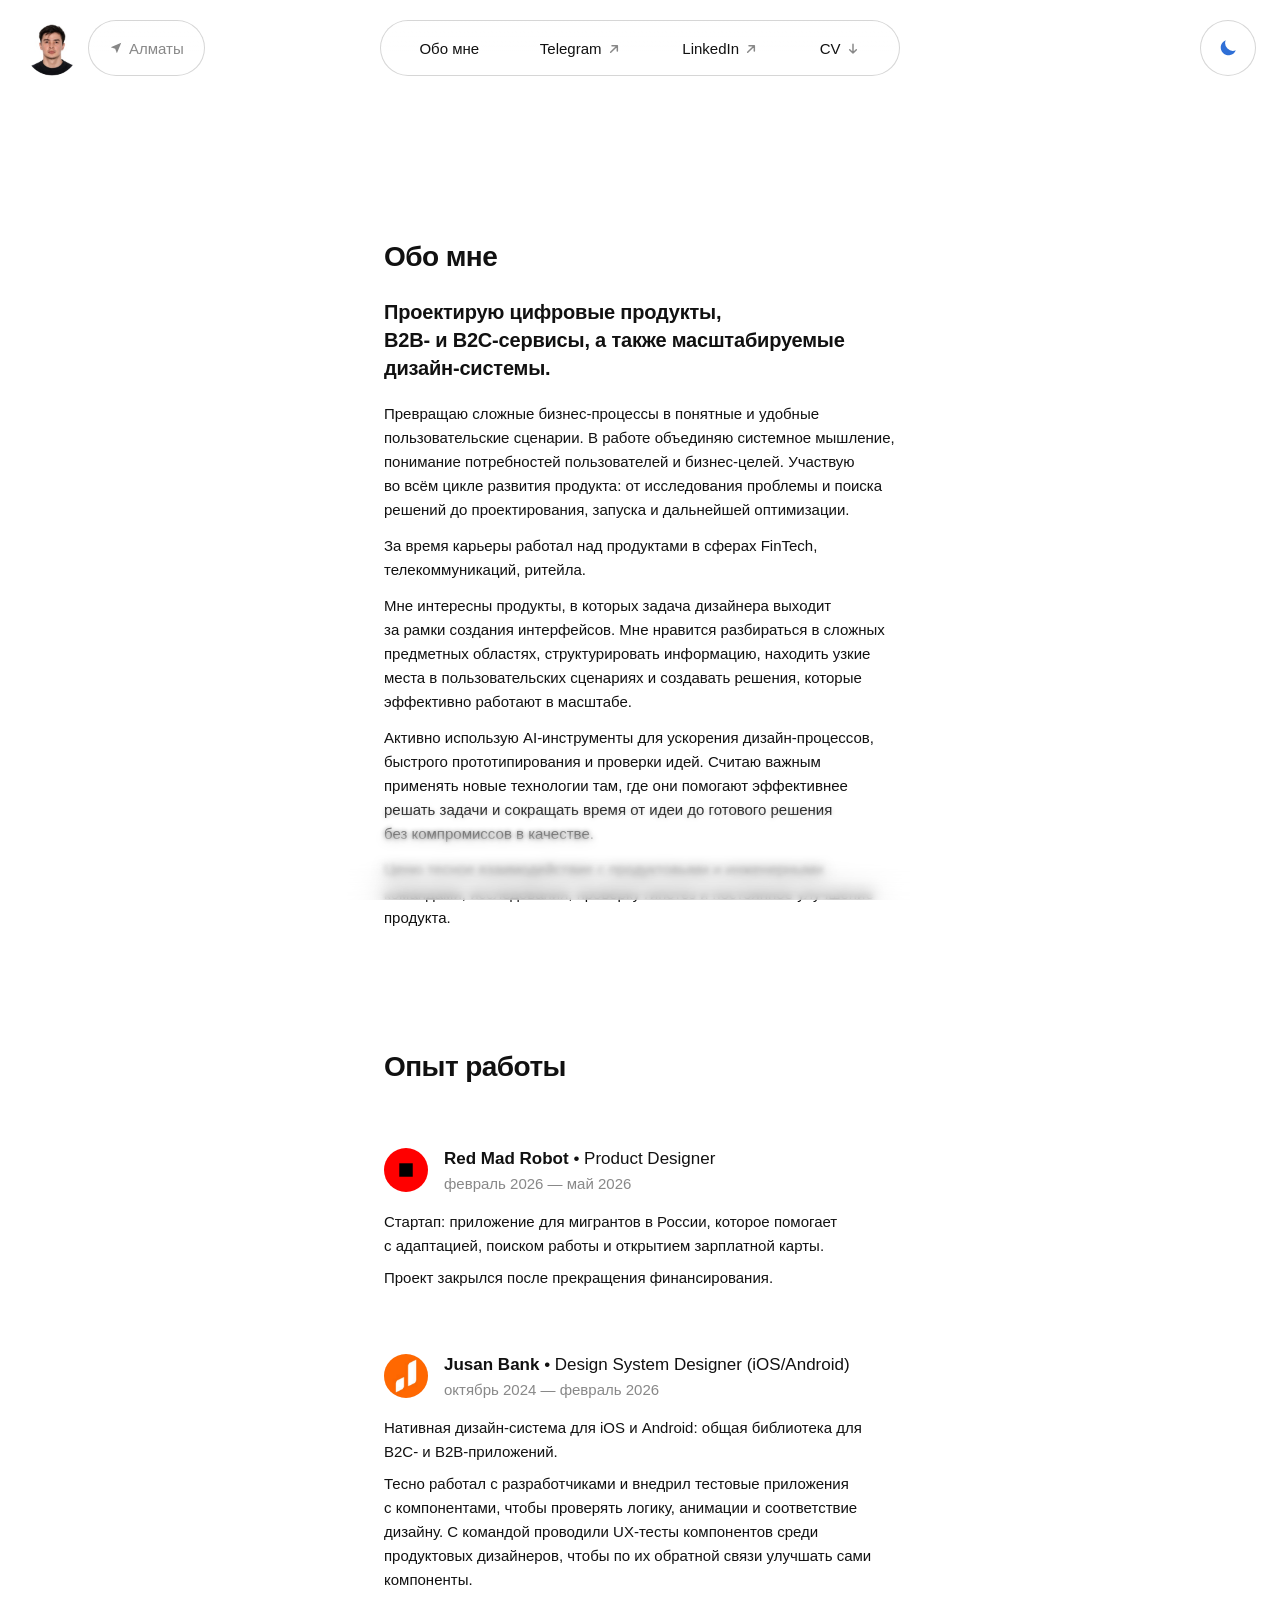
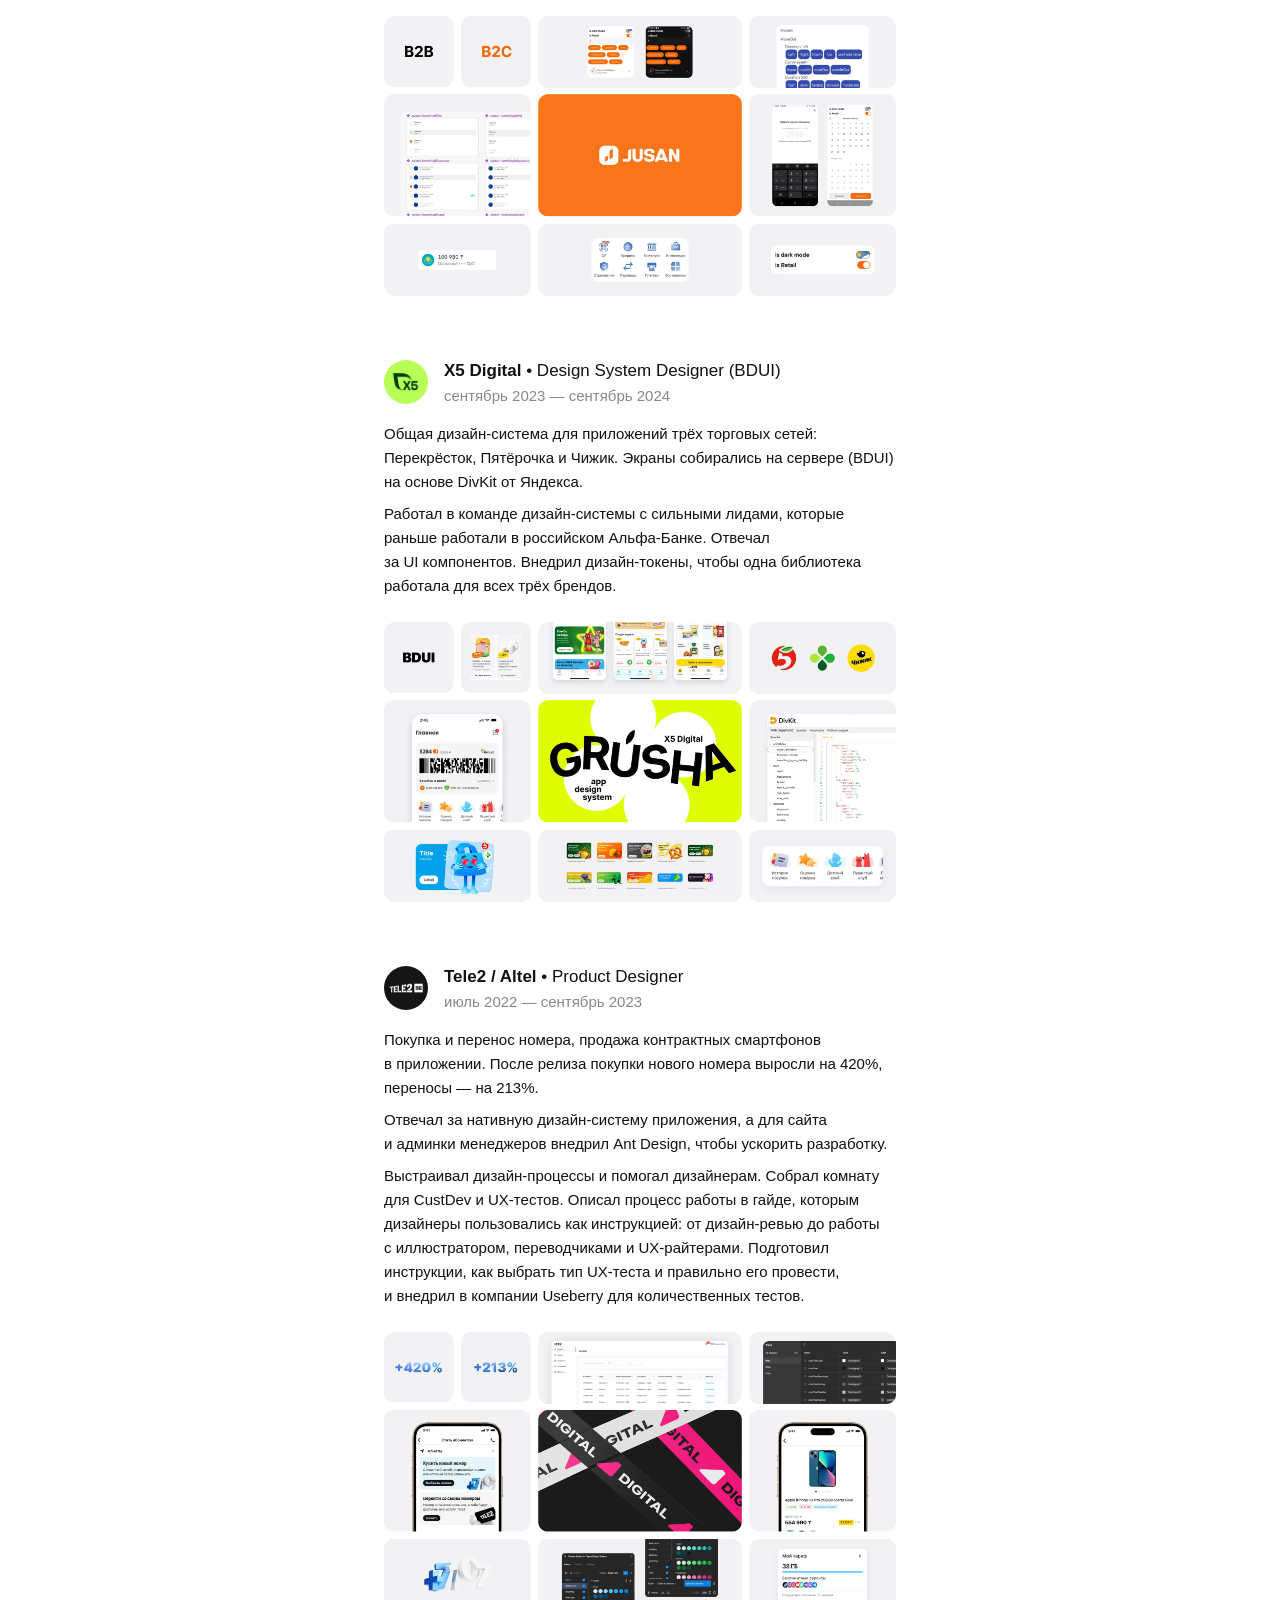
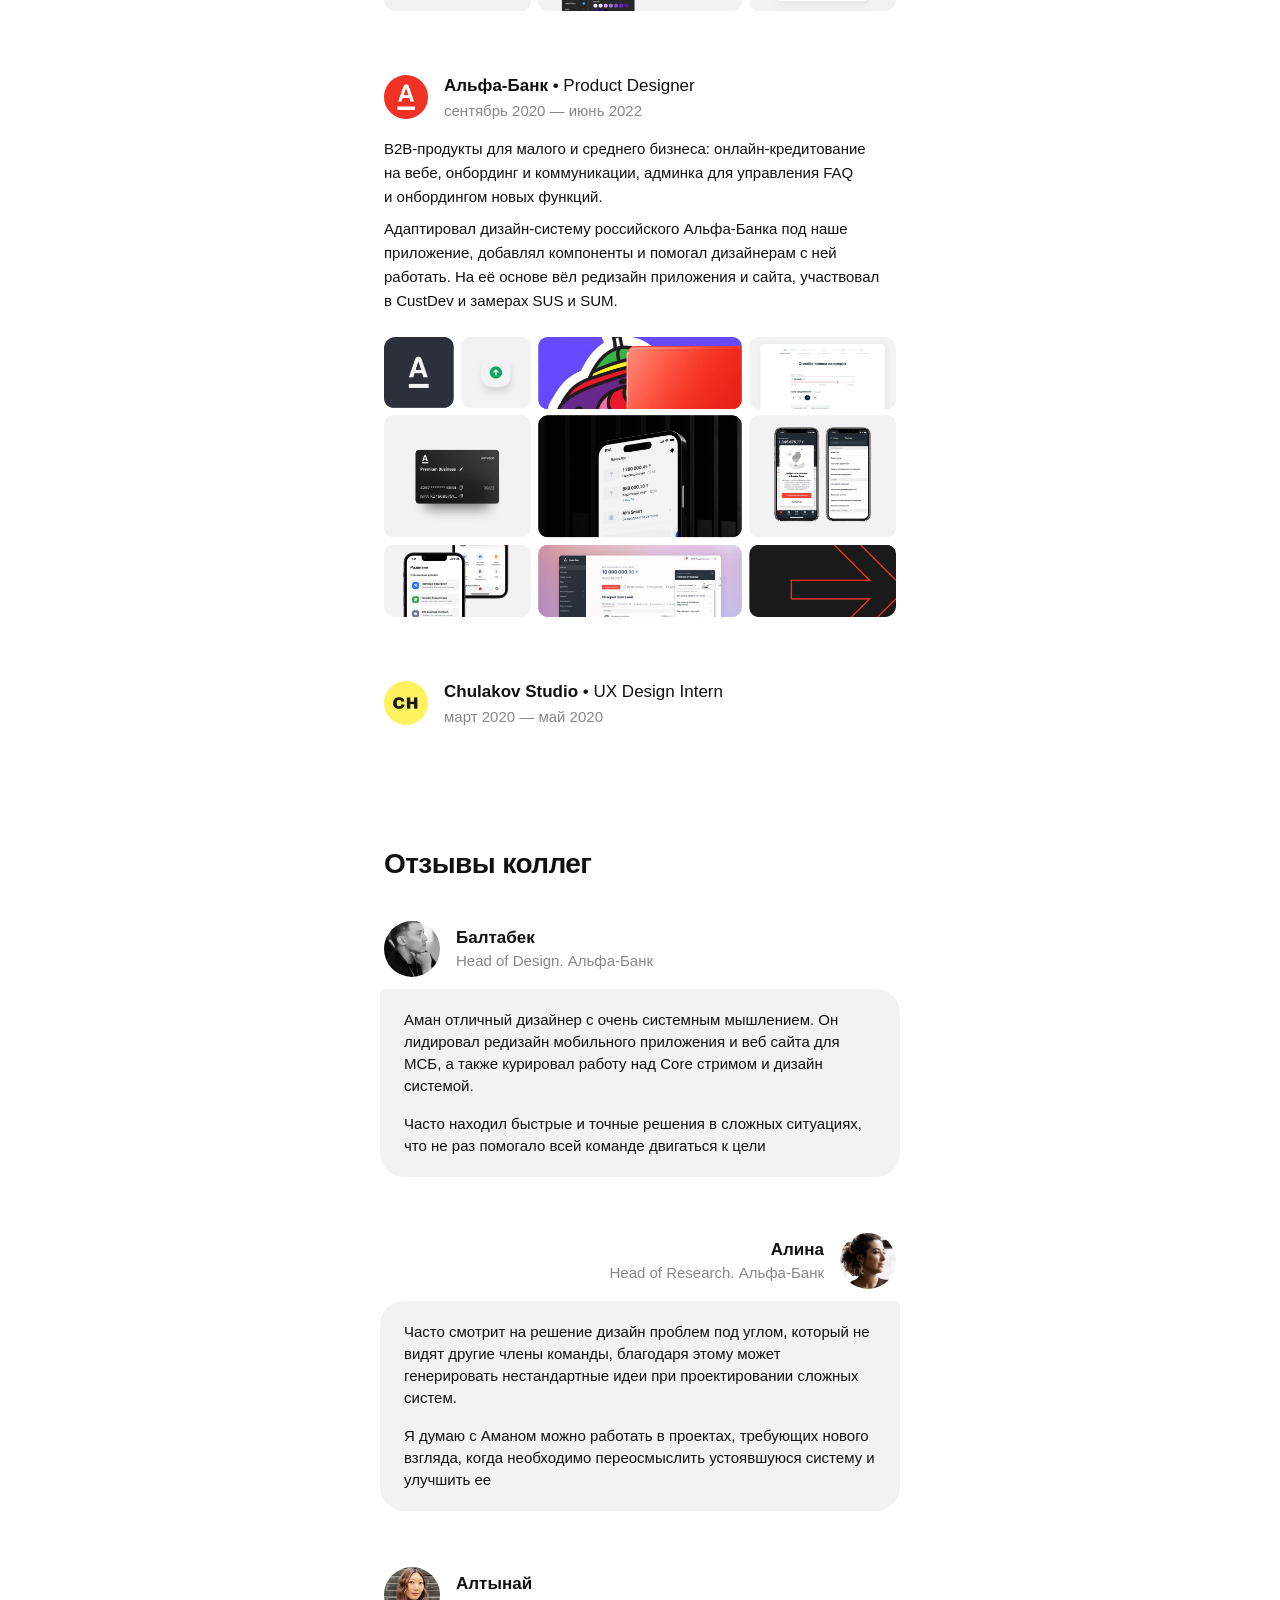
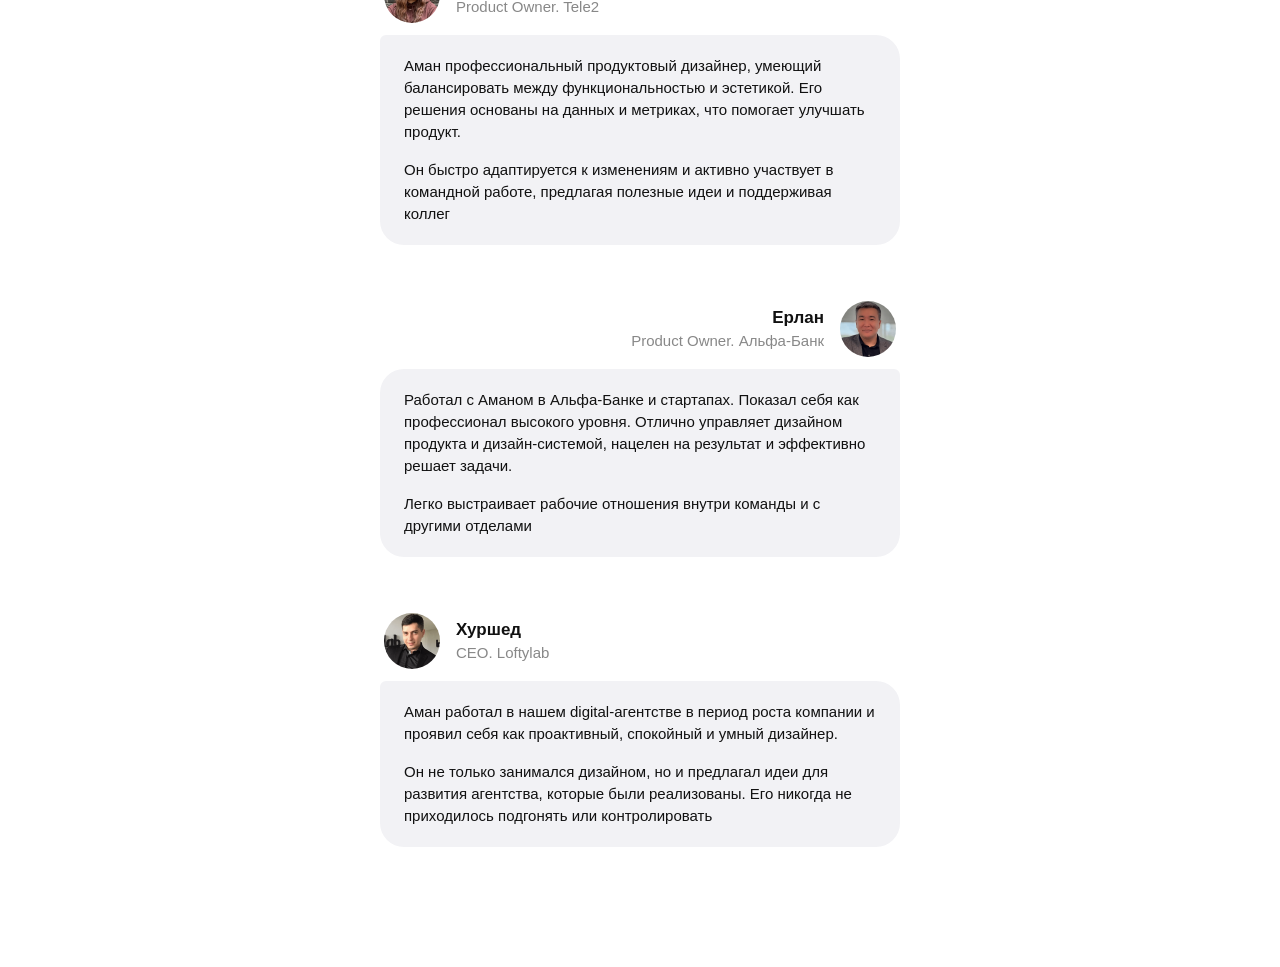
==== commit 44988bdd: "Обо мне: в X5 работал с лидами из российского Альфа-Банка Co-Authored-By: Claude Opus 5.5 <noreply@a" ====
--- a/about.html
+++ b/about.html
@@ -135,7 +135,7 @@
             </div>
             <div class="job__text">
               <p>Общая дизайн-система для приложений трёх торговых сетей: Перекрёсток, Пятёрочка и&nbsp;Чижик. Экраны собирались на&nbsp;сервере (BDUI) на&nbsp;основе DivKit от&nbsp;Яндекса.</p>
-              <p>В&nbsp;команде дизайн-системы отвечал за&nbsp;UI&nbsp;компонентов. Внедрил дизайн-токены, чтобы одна библиотека работала для всех трёх брендов.</p>
+              <p>Работал в&nbsp;команде дизайн-системы с&nbsp;сильными лидами, которые раньше работали в&nbsp;российском Альфа-Банке. Отвечал за&nbsp;UI&nbsp;компонентов. Внедрил дизайн-токены, чтобы одна библиотека работала для всех трёх брендов.</p>
             </div>
             <figure class="job__media">
               <img draggable="false" class="job__media-light" src="images/x5-digital-light.webp?v=8" alt="Дизайн-система Grusha от X5 Digital: компоненты, виджеты и экраны приложений Пятёрочки, Перекрёстка и Чижика, DivKit" width="2000" height="1093" loading="lazy">
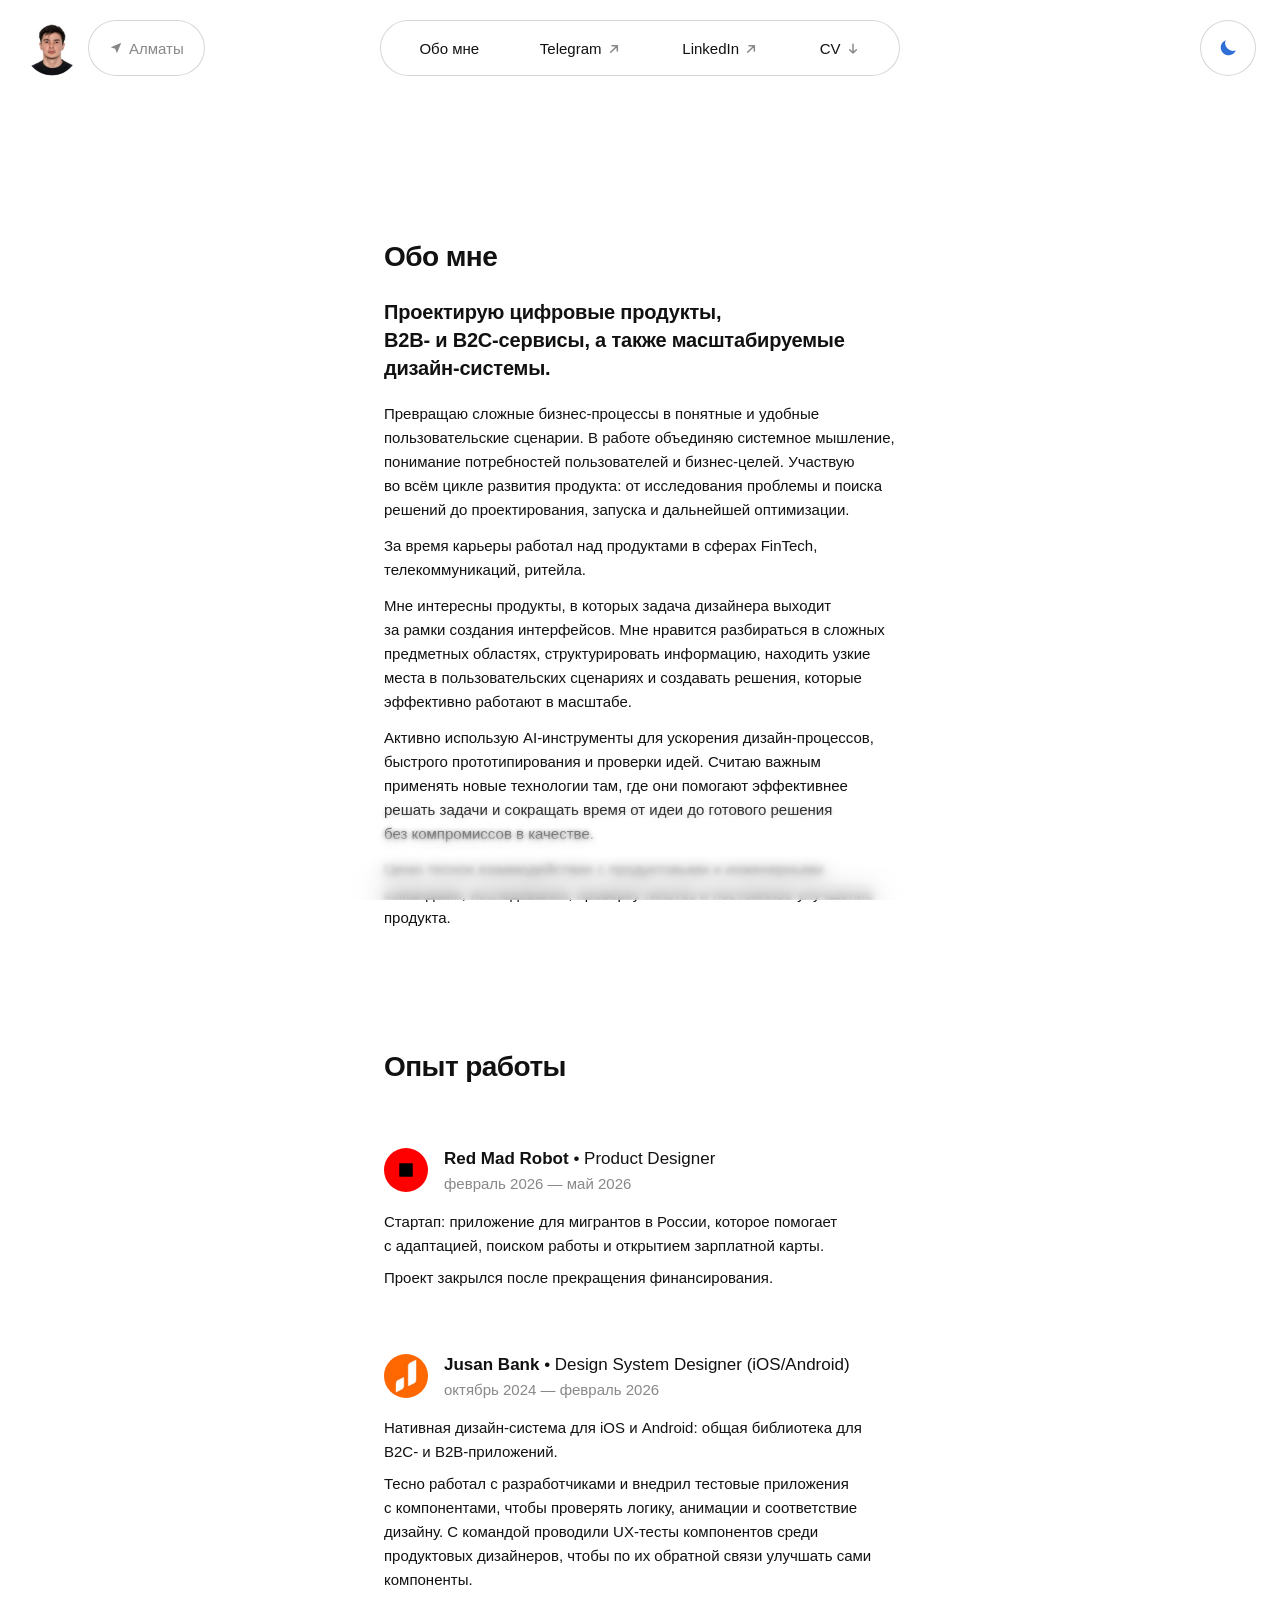
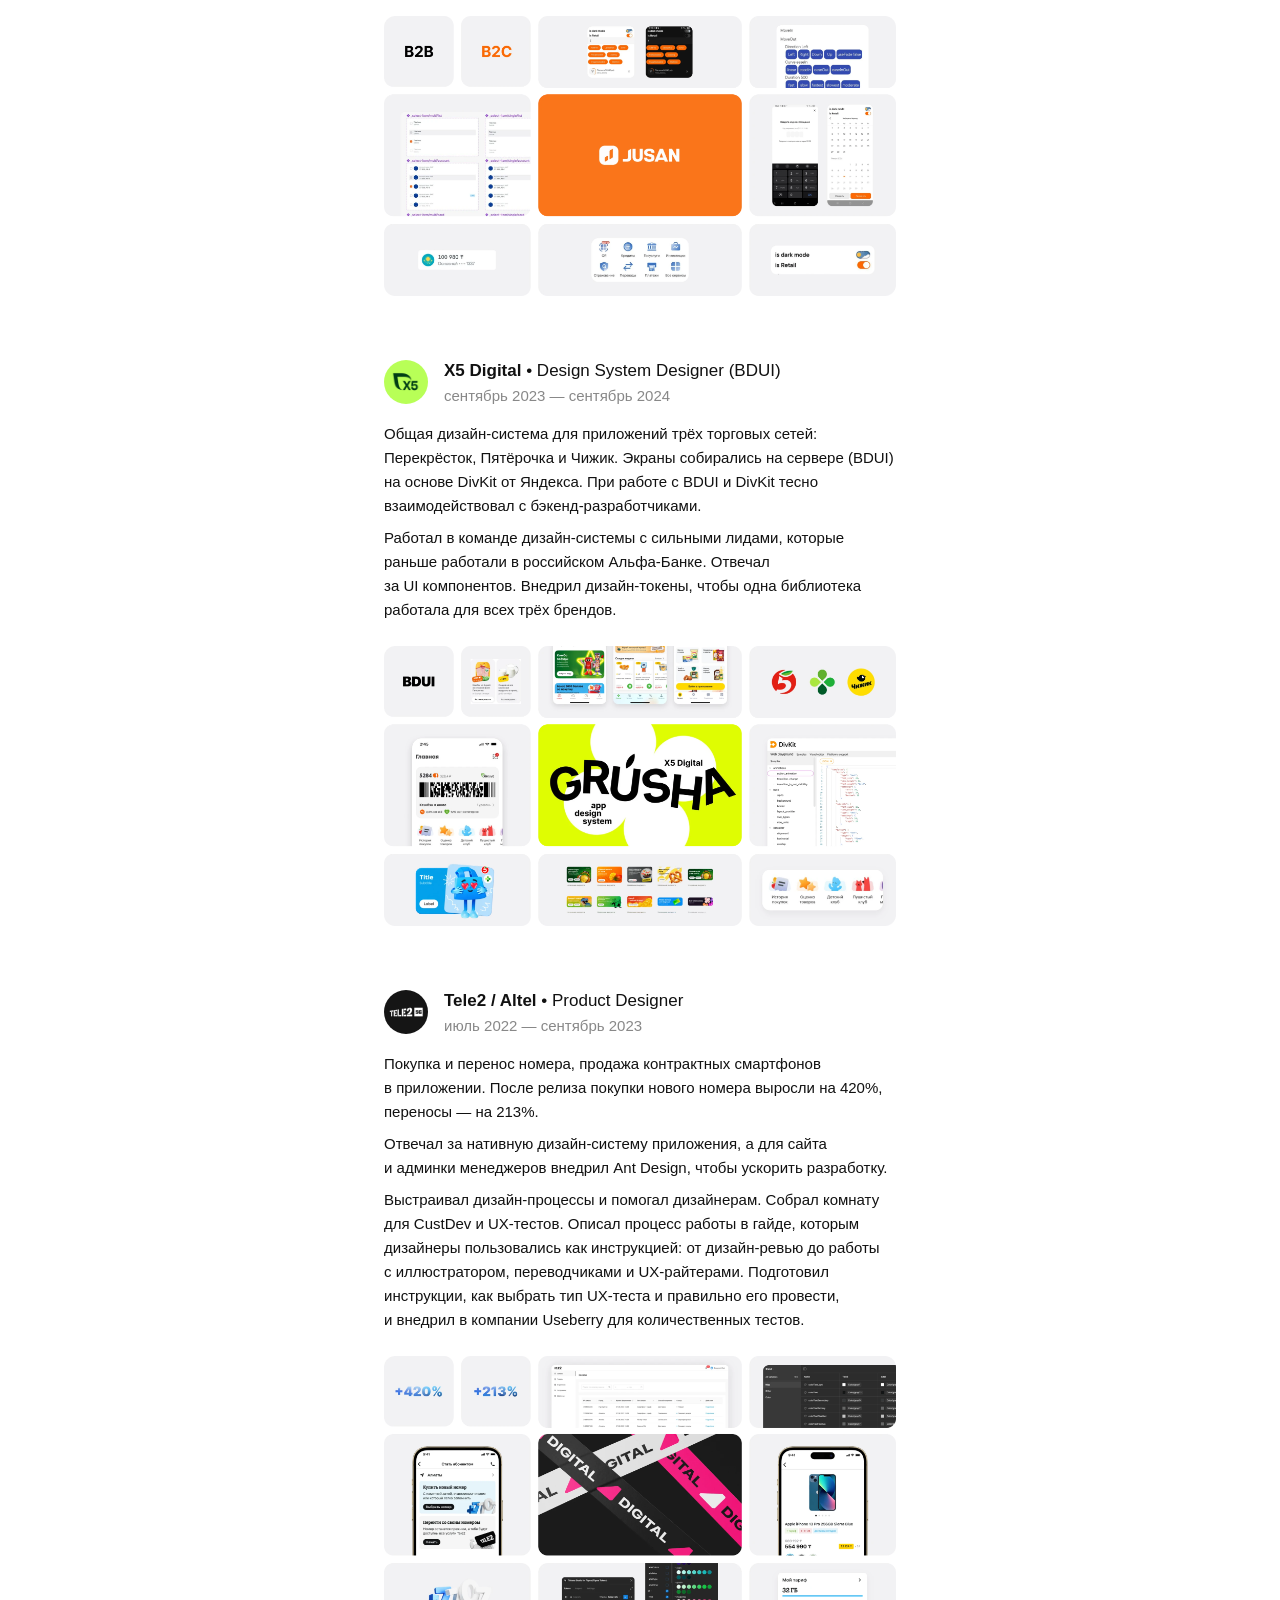
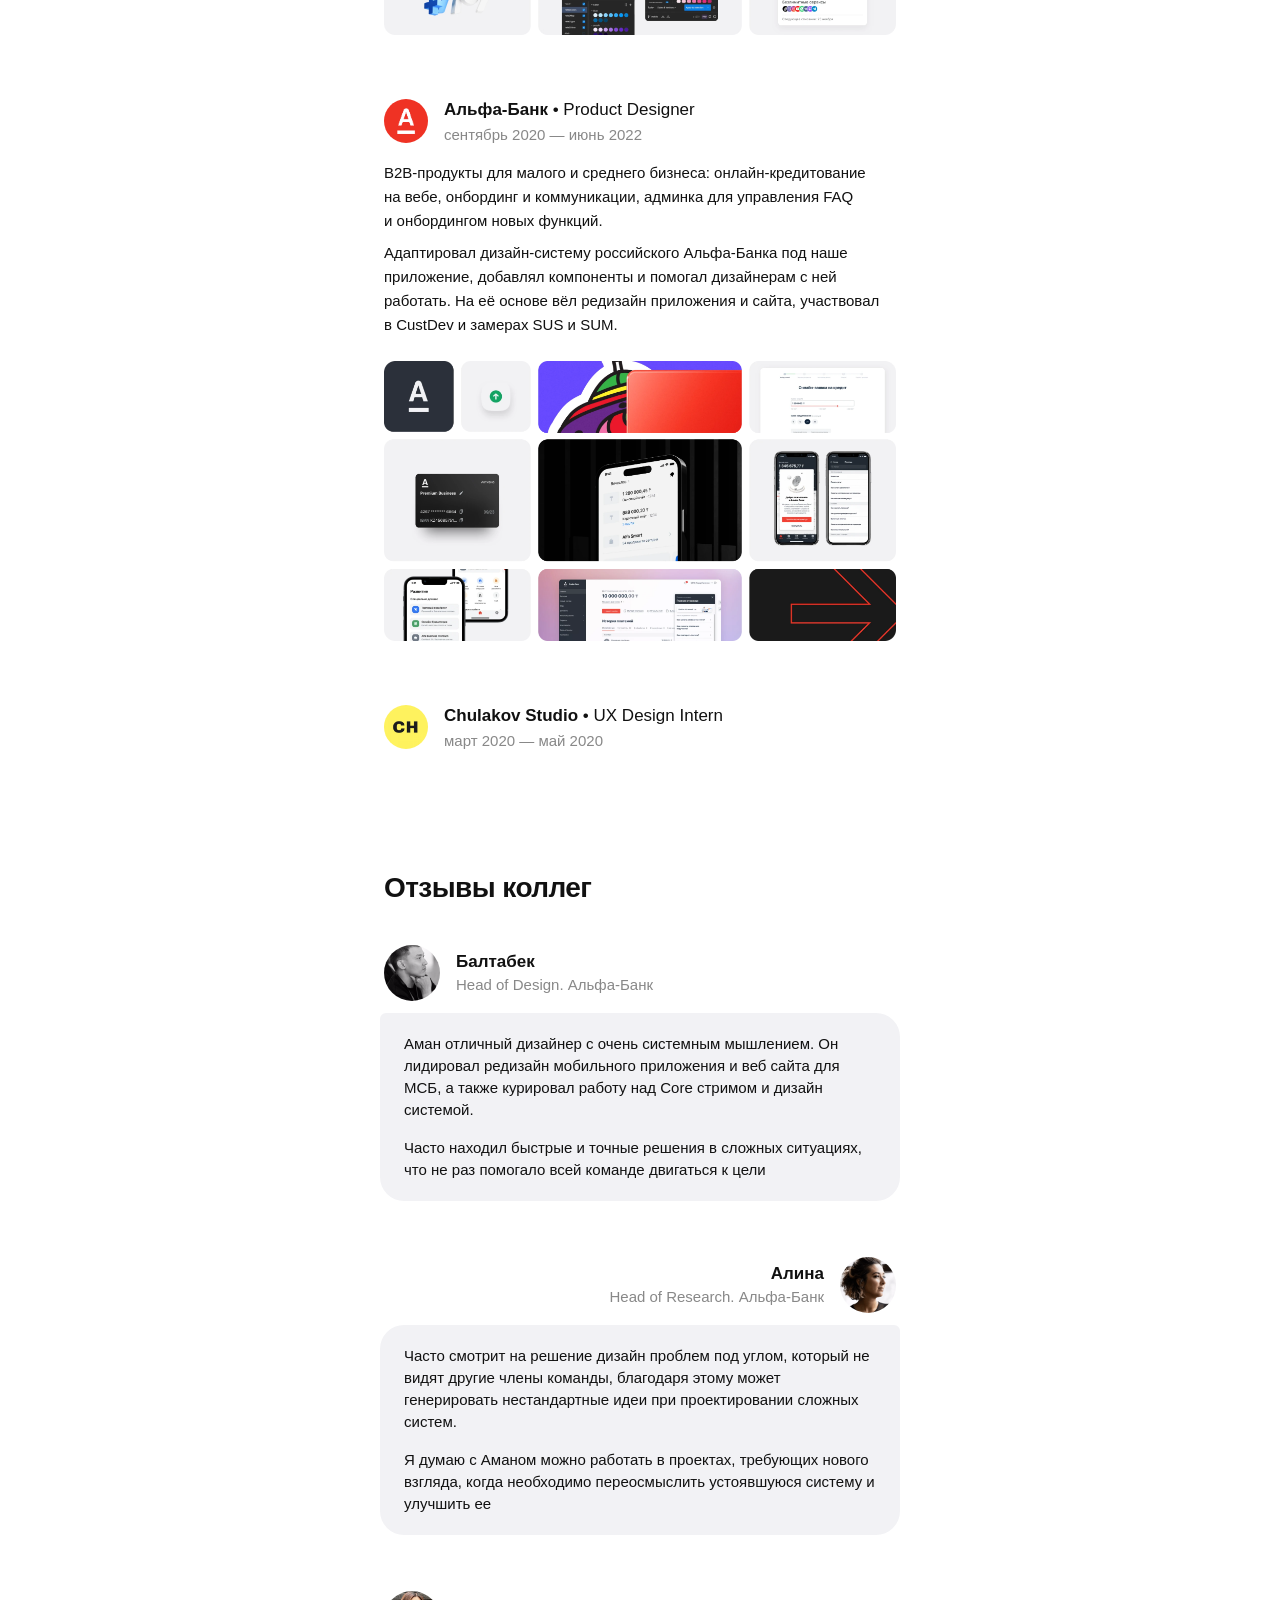
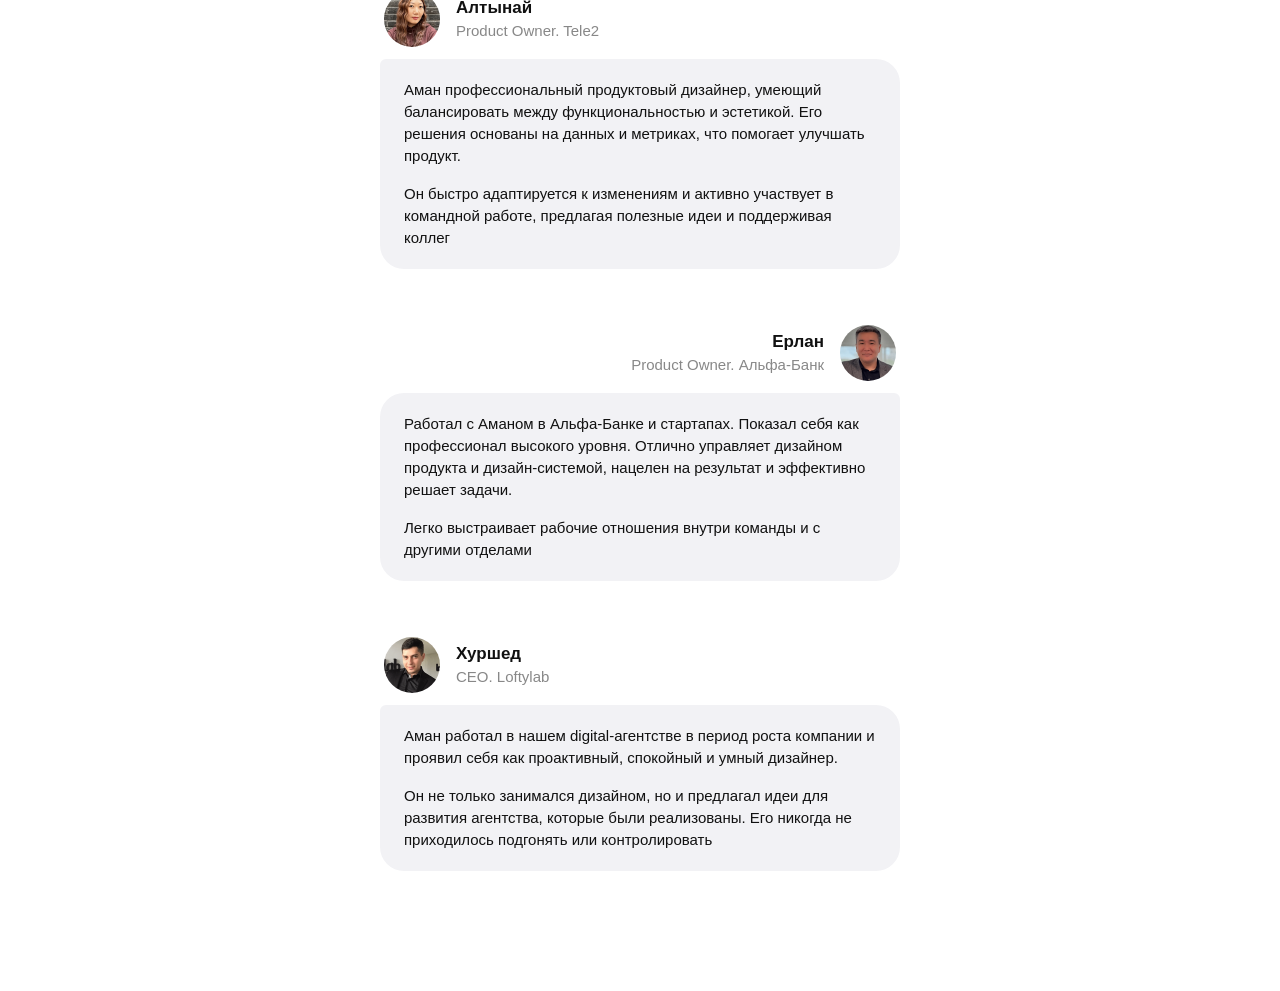
==== commit b765ff85: "Обо мне: в X5 работа с бэкенд-разработчиками по BDUI и DivKit Co-Authored-By: Claude Opus 5.5 <norep" ====
--- a/about.html
+++ b/about.html
@@ -134,7 +134,7 @@
               <p class="job__period">сентябрь 2023 — сентябрь 2024</p>
             </div>
             <div class="job__text">
-              <p>Общая дизайн-система для приложений трёх торговых сетей: Перекрёсток, Пятёрочка и&nbsp;Чижик. Экраны собирались на&nbsp;сервере (BDUI) на&nbsp;основе DivKit от&nbsp;Яндекса.</p>
+              <p>Общая дизайн-система для приложений трёх торговых сетей: Перекрёсток, Пятёрочка и&nbsp;Чижик. Экраны собирались на&nbsp;сервере (BDUI) на&nbsp;основе DivKit от&nbsp;Яндекса. При работе с&nbsp;BDUI и&nbsp;DivKit тесно взаимодействовал с&nbsp;бэкенд-разработчиками.</p>
               <p>Работал в&nbsp;команде дизайн-системы с&nbsp;сильными лидами, которые раньше работали в&nbsp;российском Альфа-Банке. Отвечал за&nbsp;UI&nbsp;компонентов. Внедрил дизайн-токены, чтобы одна библиотека работала для всех трёх брендов.</p>
             </div>
             <figure class="job__media">
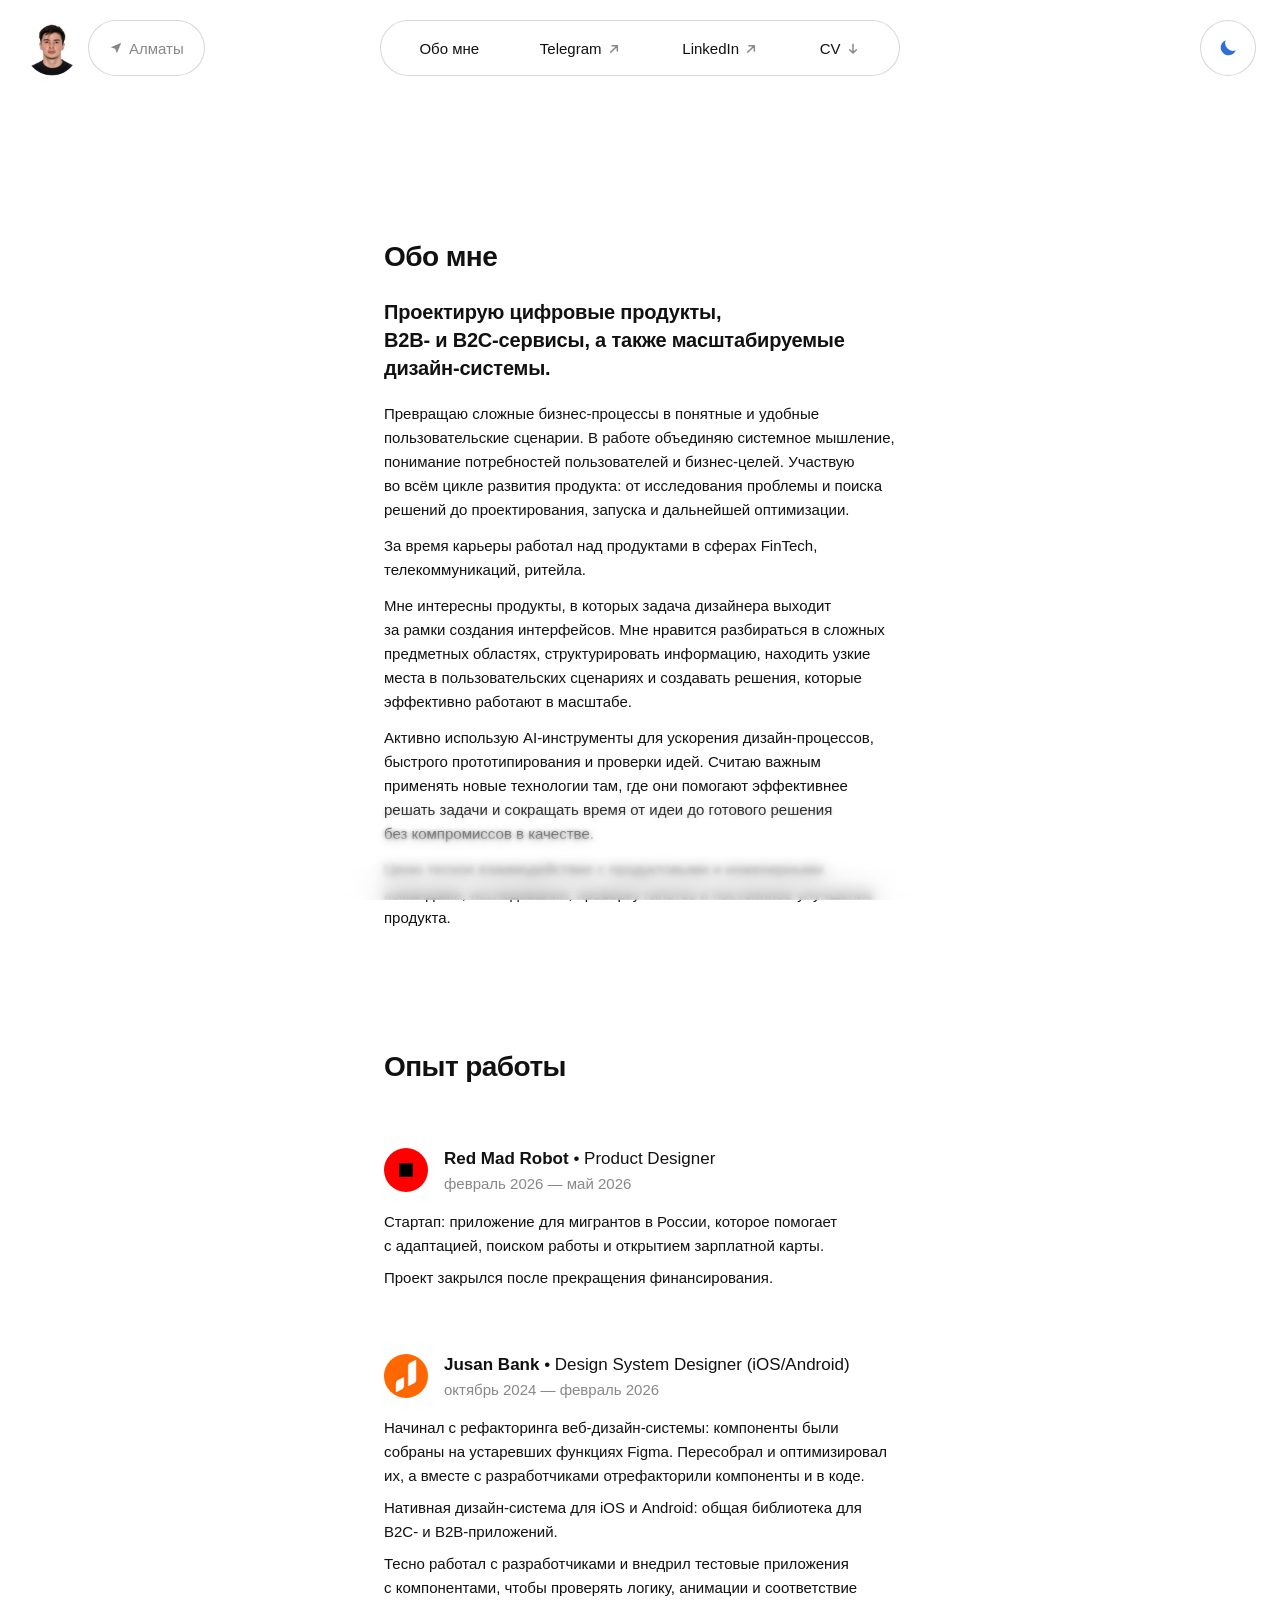
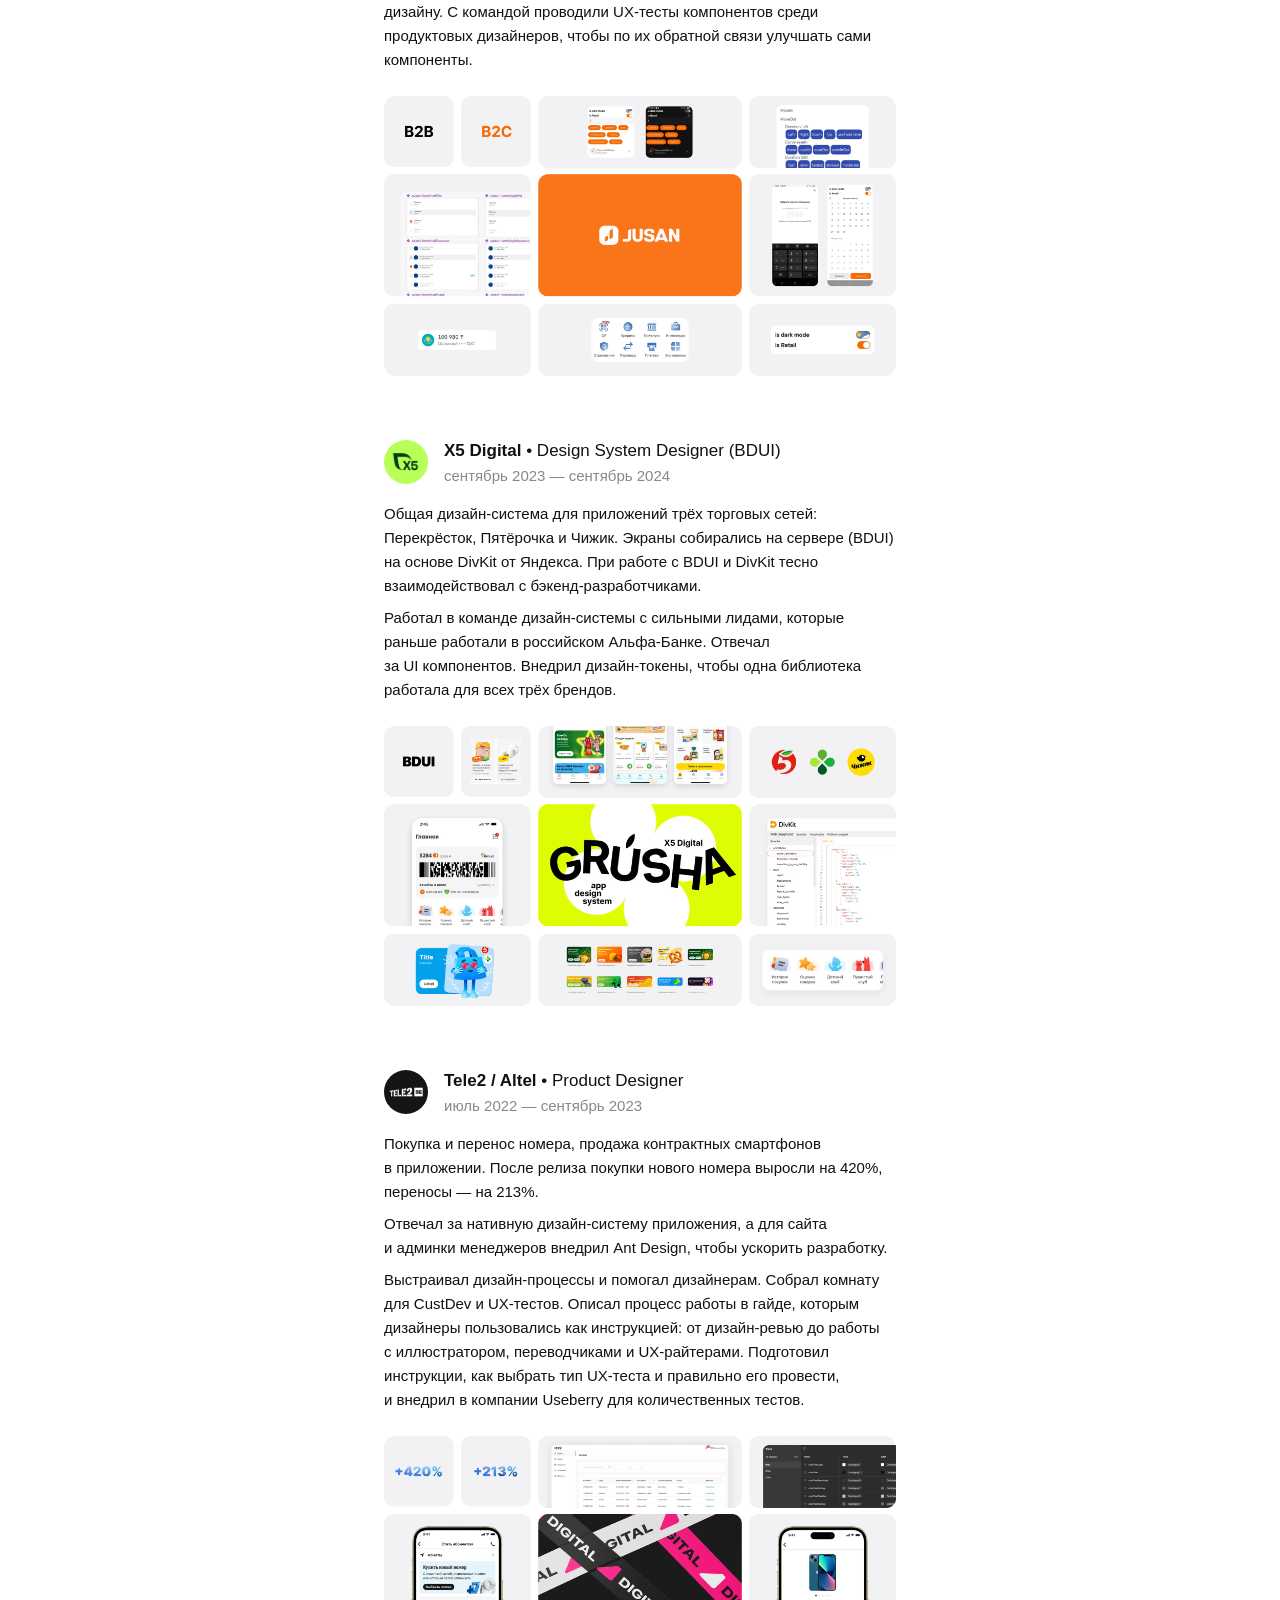
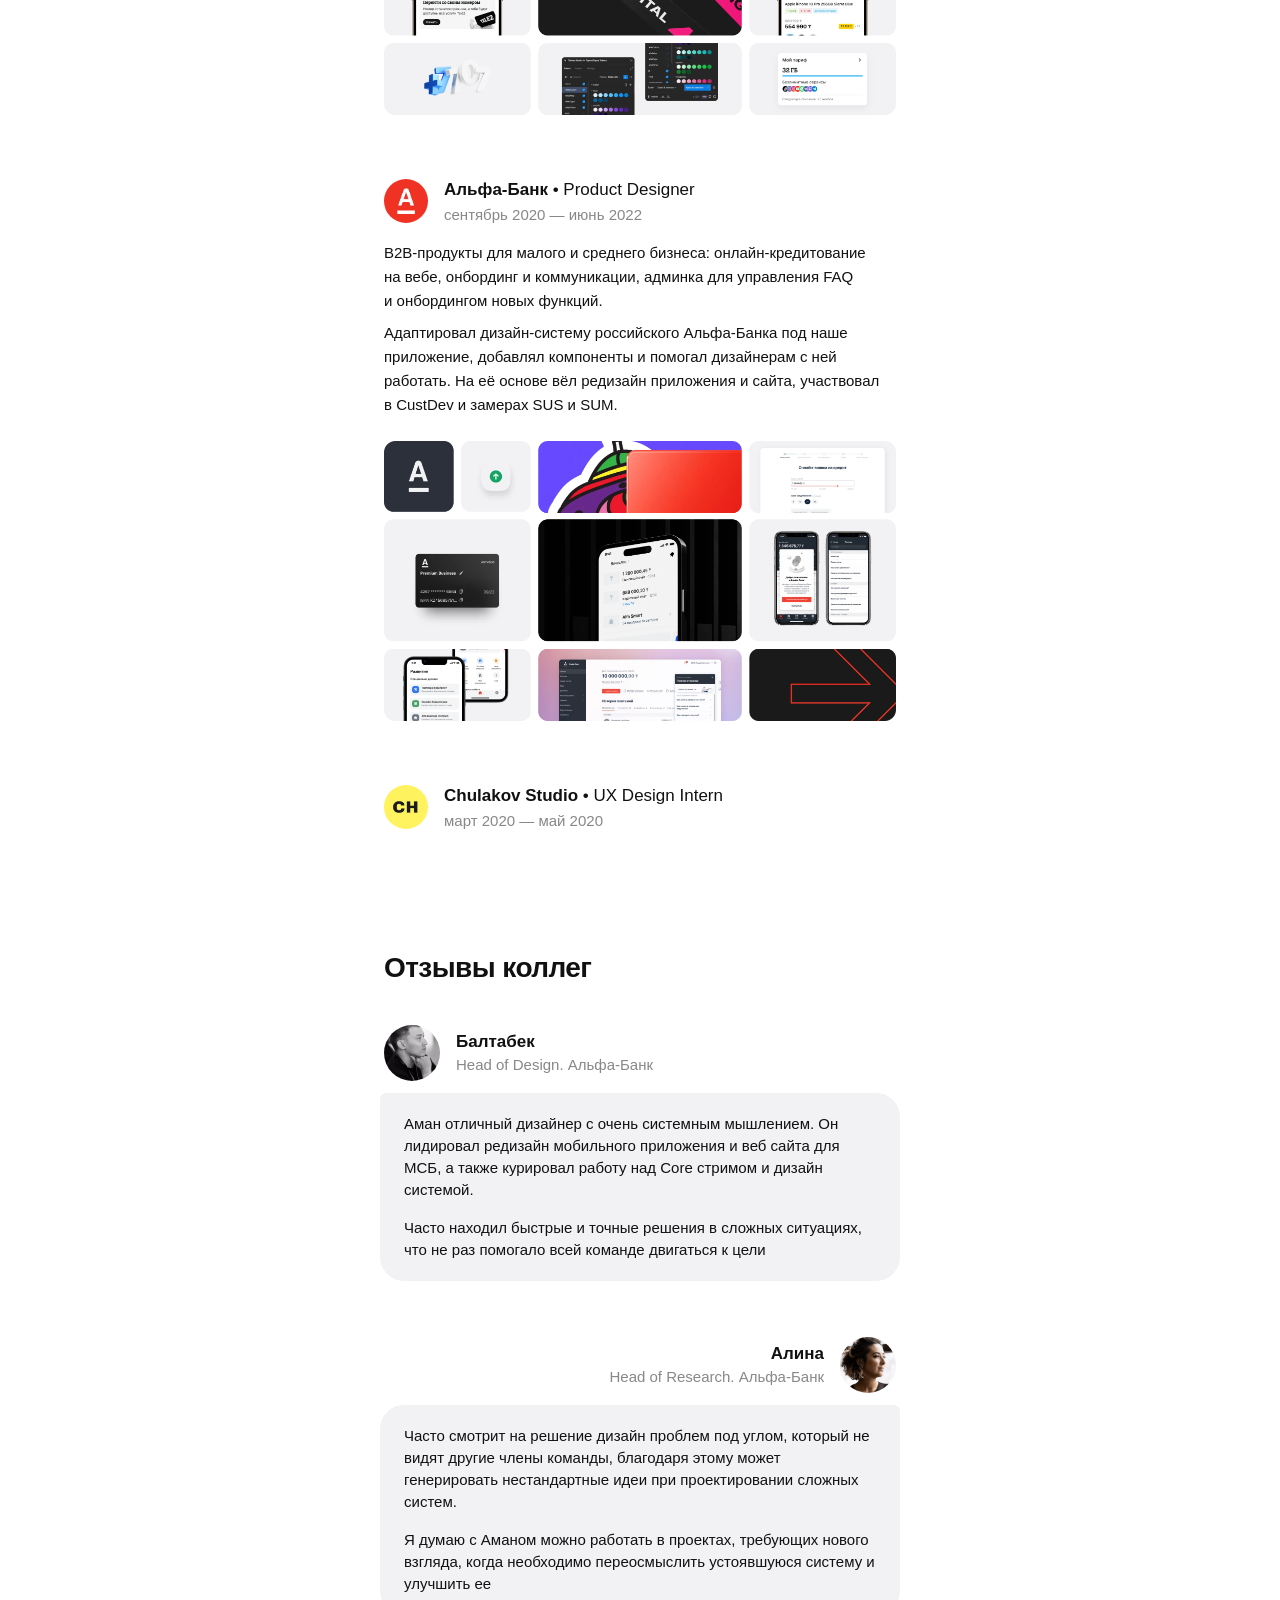
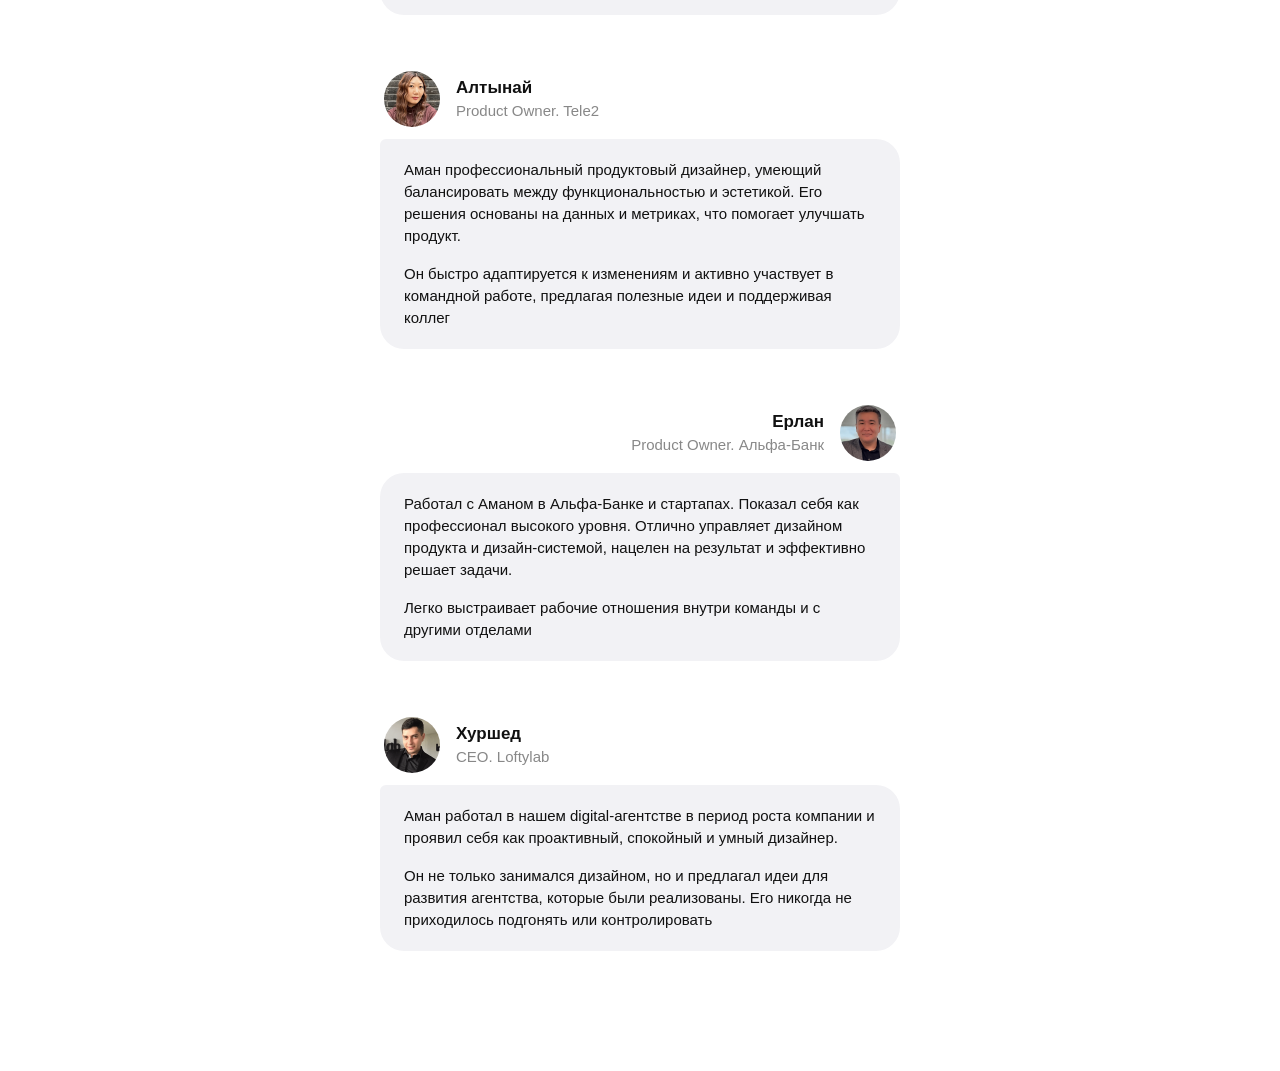
==== commit c72c97db: "Обо мне: в Jusan рефакторинг веб-дизайн-системы Co-Authored-By: Claude Opus 5.5 <noreply@anthropic.c" ====
--- a/about.html
+++ b/about.html
@@ -116,6 +116,7 @@
               <p class="job__period">октябрь 2024 — февраль 2026</p>
             </div>
             <div class="job__text">
+              <p>Начинал с&nbsp;рефакторинга веб-дизайн-системы: компоненты были собраны на&nbsp;устаревших функциях Figma. Пересобрал и&nbsp;оптимизировал их, а&nbsp;вместе с&nbsp;разработчиками отрефакторили компоненты и&nbsp;в&nbsp;коде.</p>
               <p>Нативная дизайн-система для iOS и&nbsp;Android: общая библиотека для B2C- и&nbsp;B2B-приложений.</p>
               <p>Тесно работал с&nbsp;разработчиками и&nbsp;внедрил тестовые приложения с&nbsp;компонентами, чтобы проверять логику, анимации и&nbsp;соответствие дизайну. С&nbsp;командой проводили UX-тесты компонентов среди продуктовых дизайнеров, чтобы по&nbsp;их&nbsp;обратной связи улучшать сами компоненты.</p>
             </div>
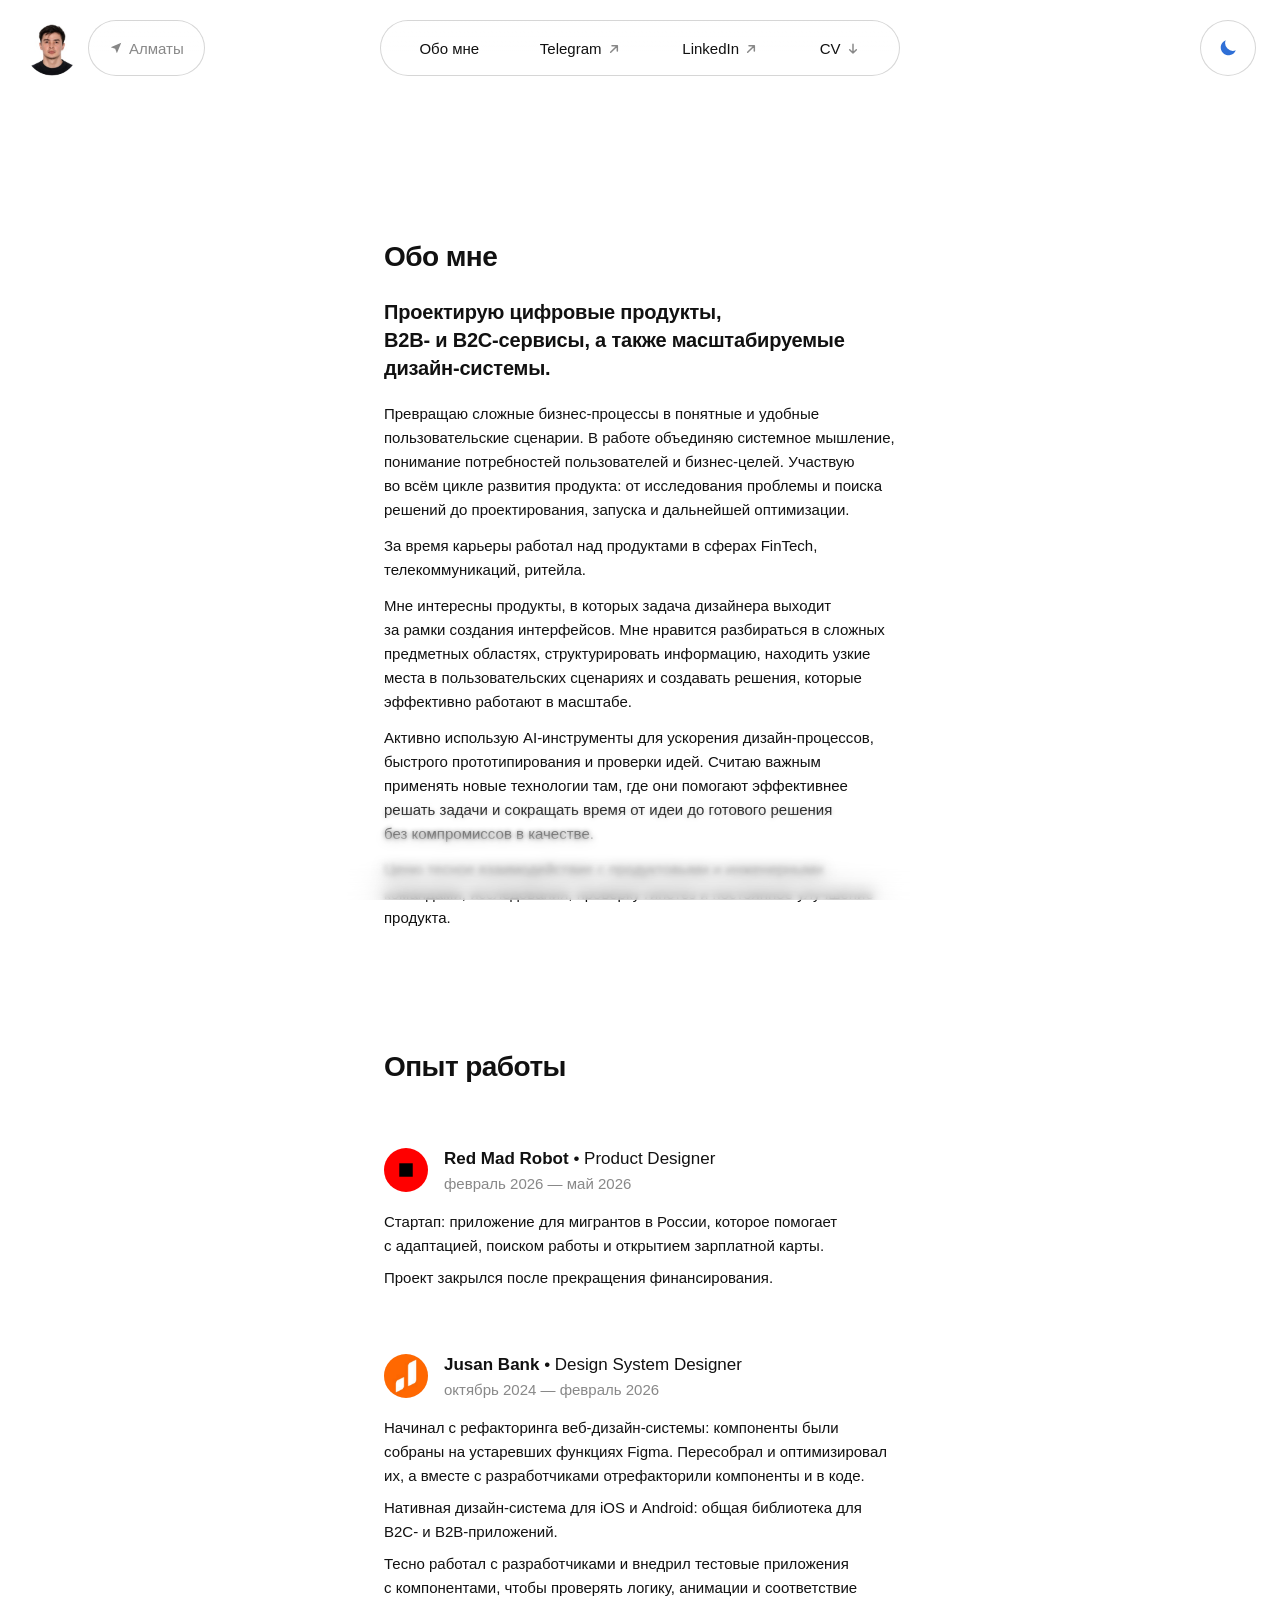
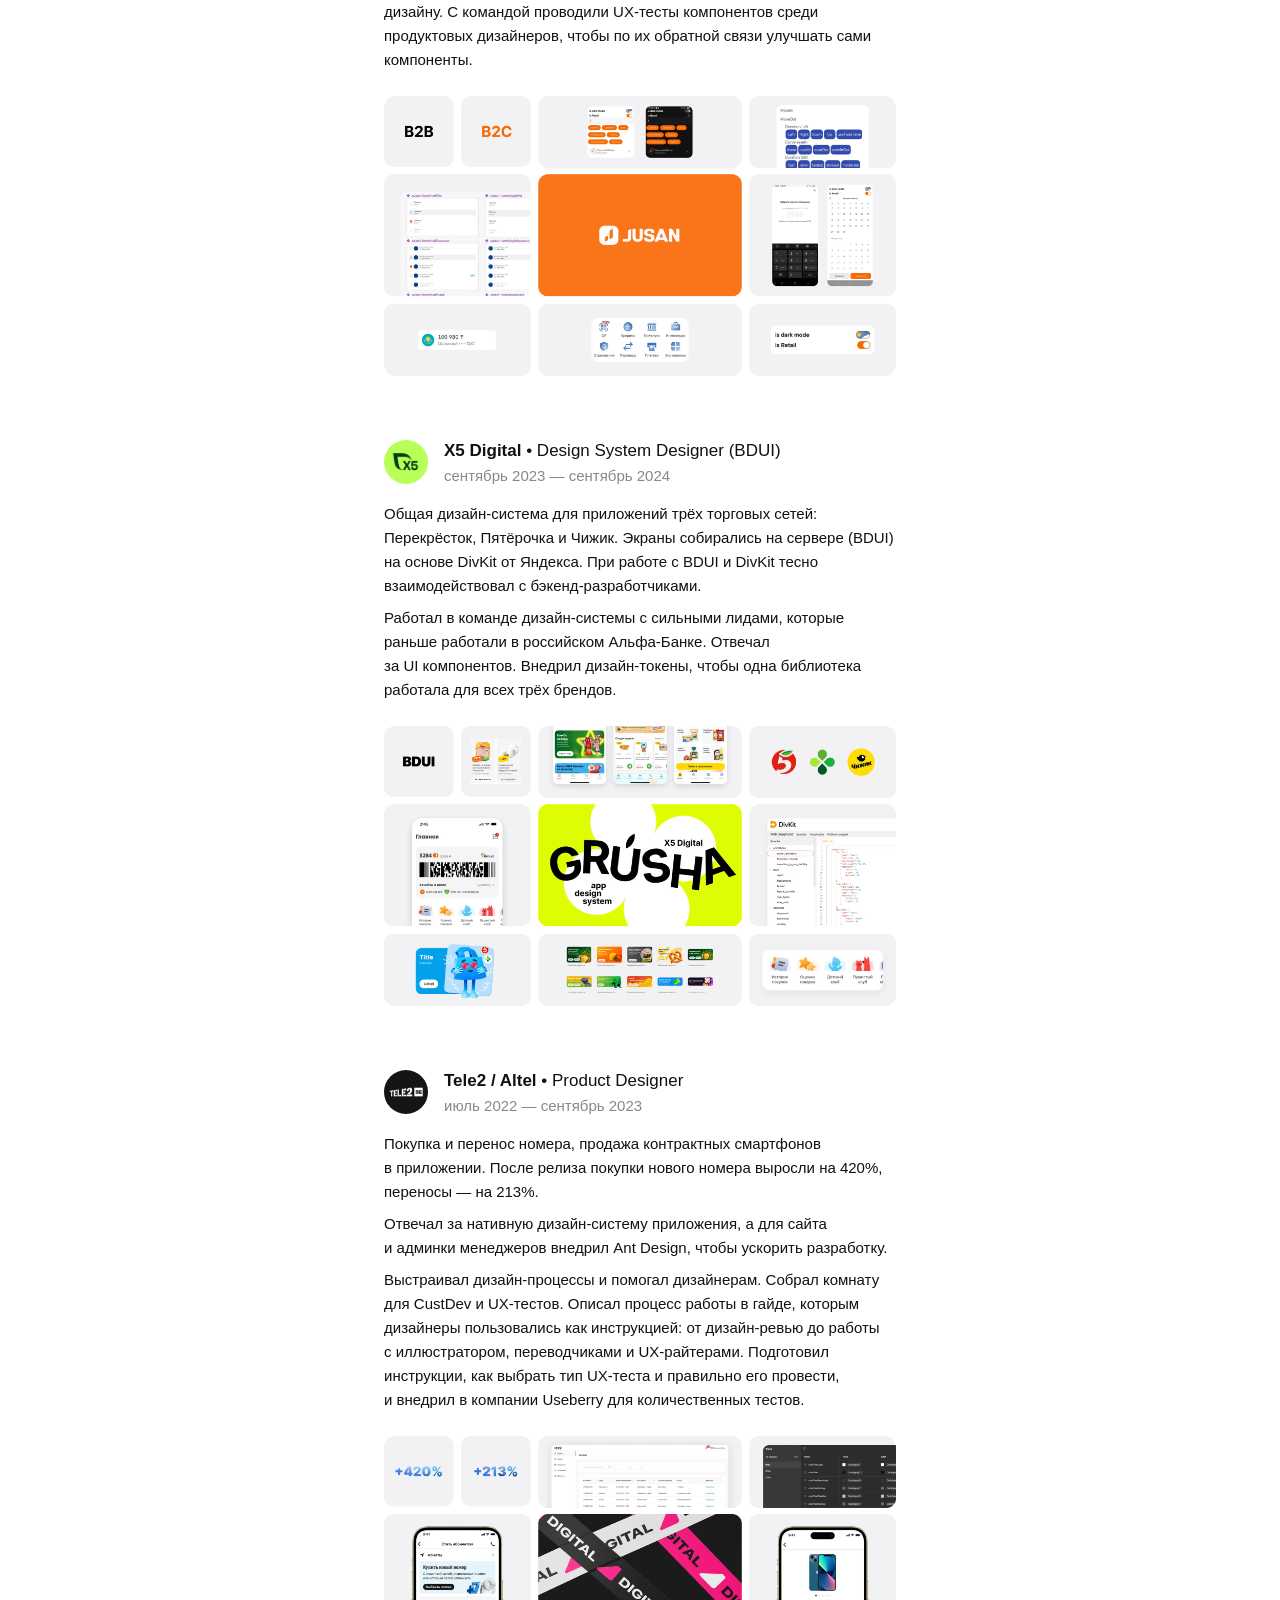
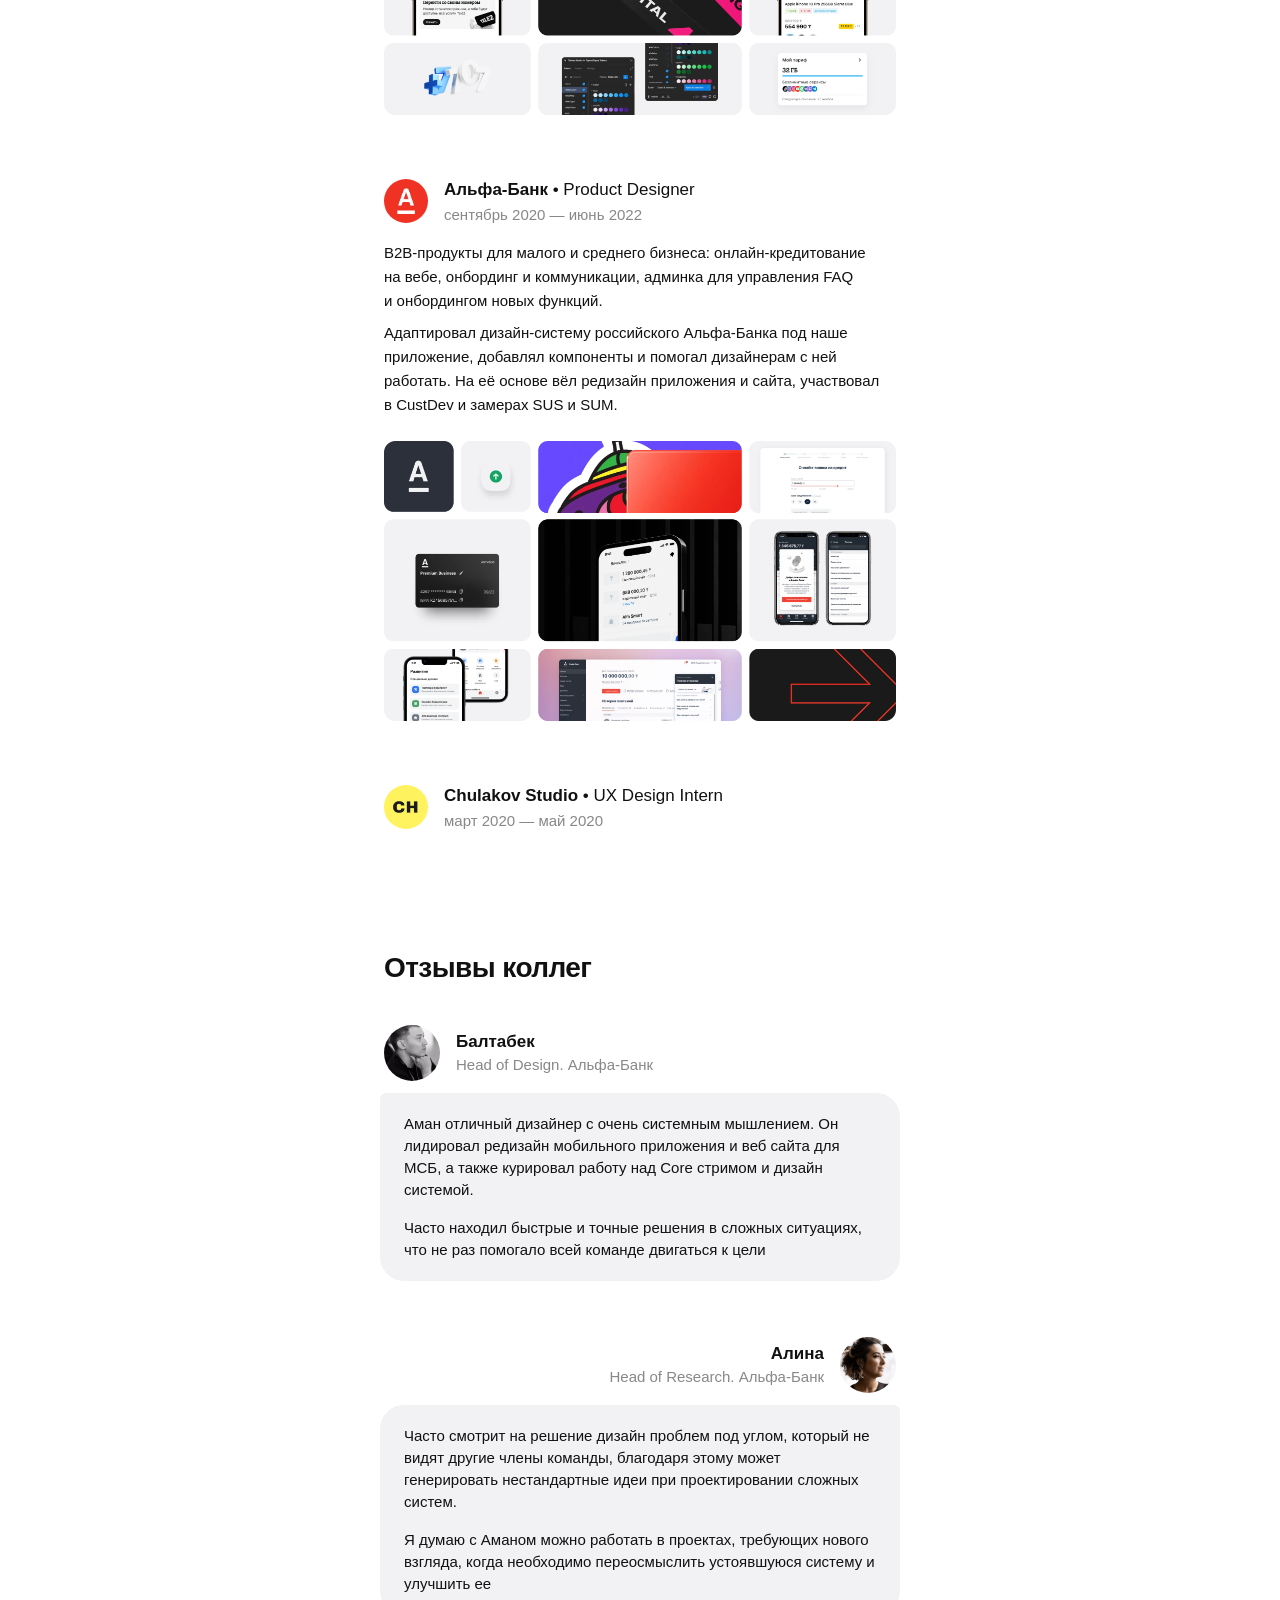
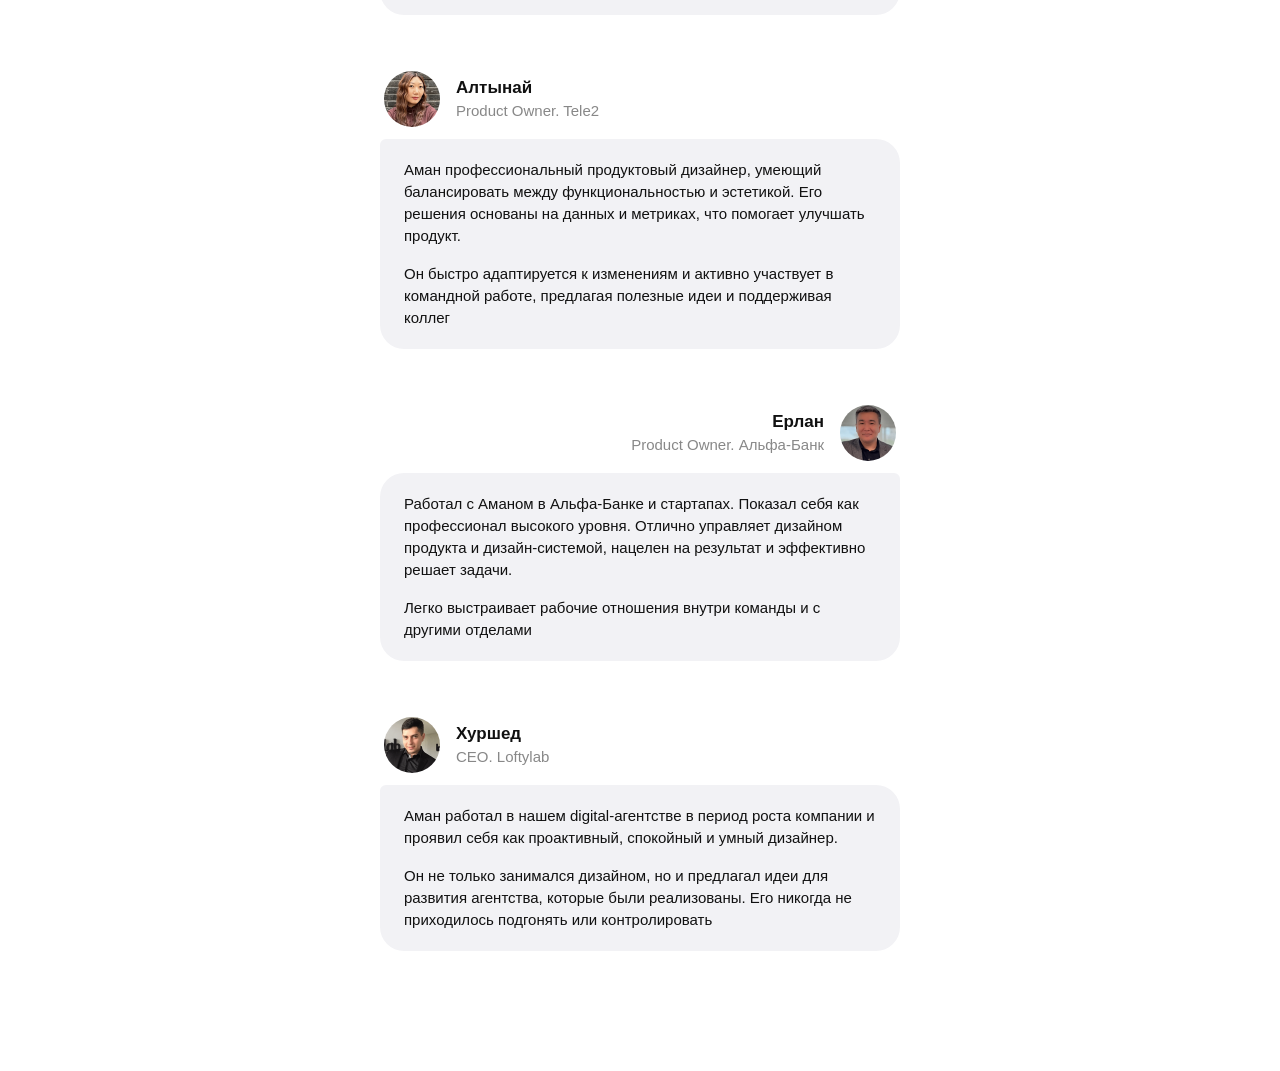
==== commit c51dbae6: "Обо мне: должность в Jusan без платформ Co-Authored-By: Claude Opus 5.5 <noreply@anthropic.com>" ====
--- a/about.html
+++ b/about.html
@@ -112,7 +112,7 @@
           <span class="job__logo"><img class="logo-zoom" src="images/logo-jusan.png" alt="Логотип Jusan Bank"></span>
           <div class="job__body">
             <div class="job__head">
-              <h3 class="job__company">Jusan Bank<span class="job__role"> •&nbsp;Design System Designer (iOS/Android)</span></h3>
+              <h3 class="job__company">Jusan Bank<span class="job__role"> •&nbsp;Design System Designer</span></h3>
               <p class="job__period">октябрь 2024 — февраль 2026</p>
             </div>
             <div class="job__text">
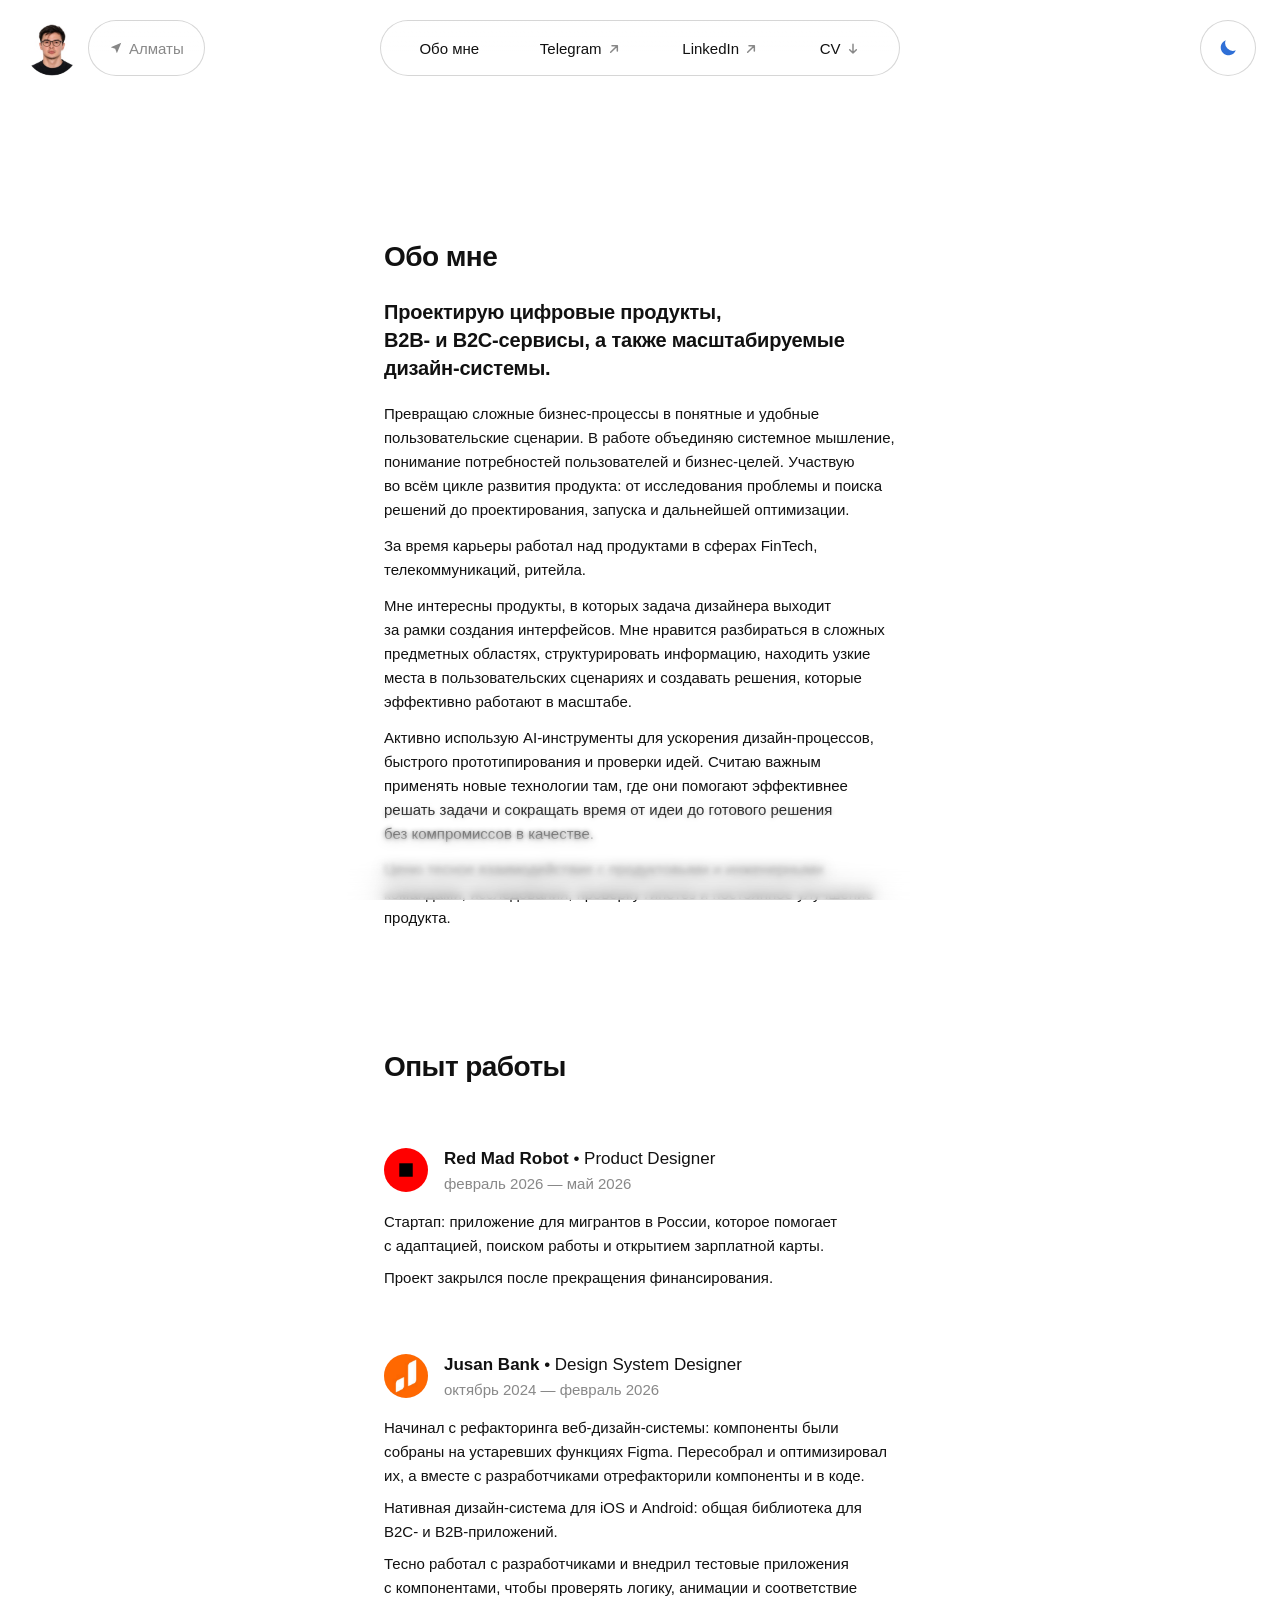
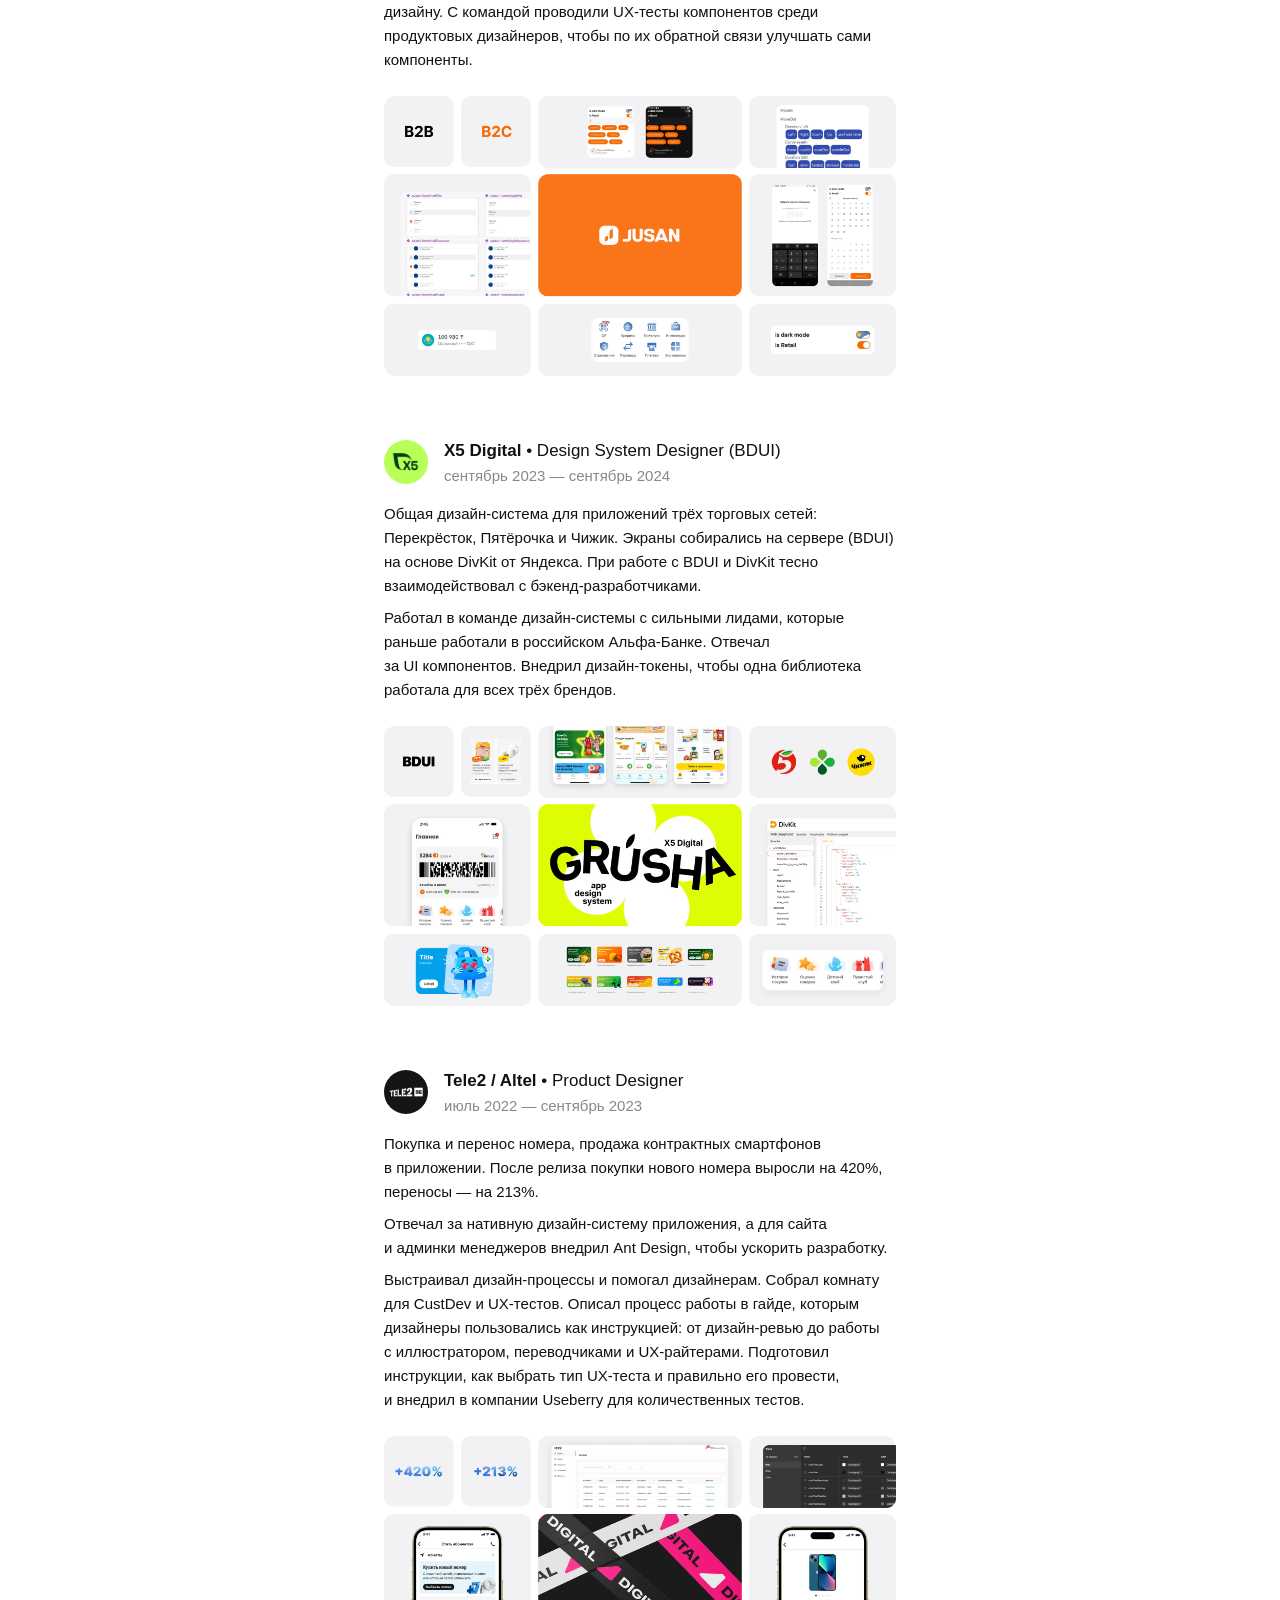
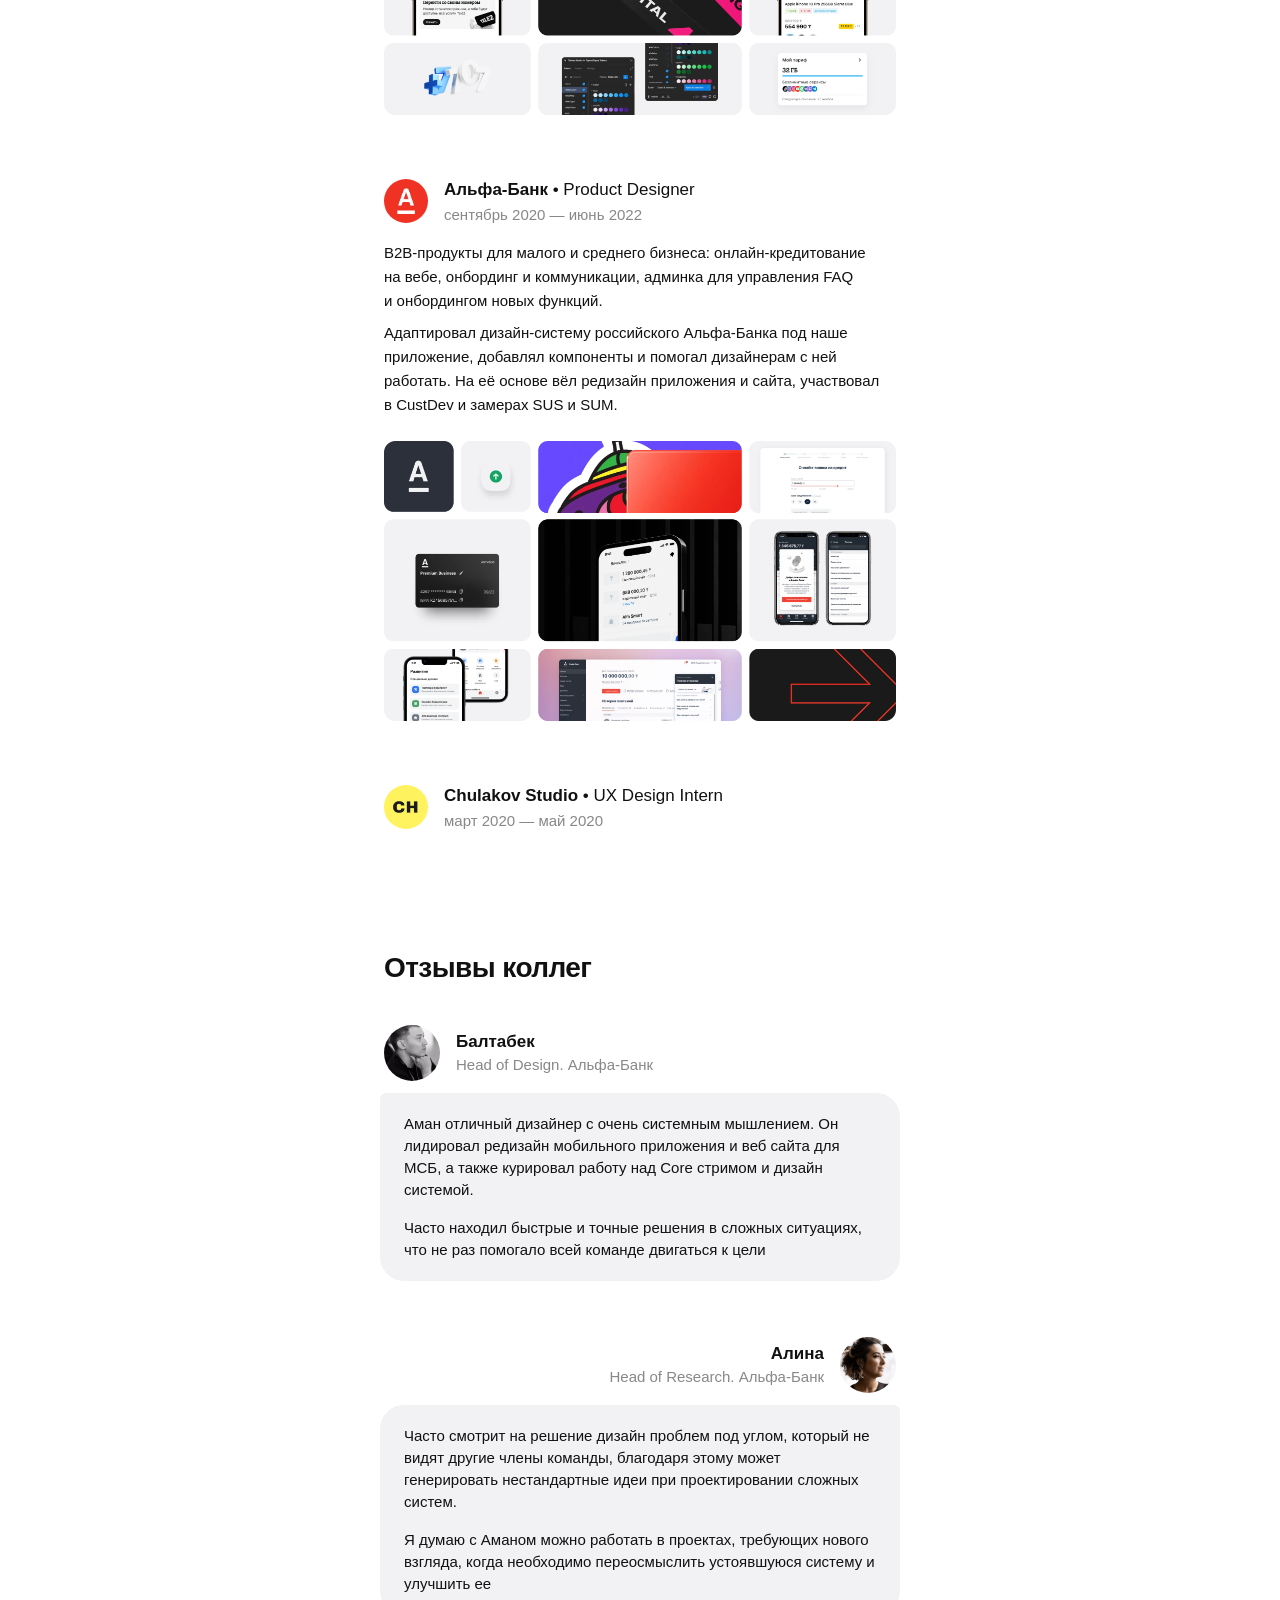
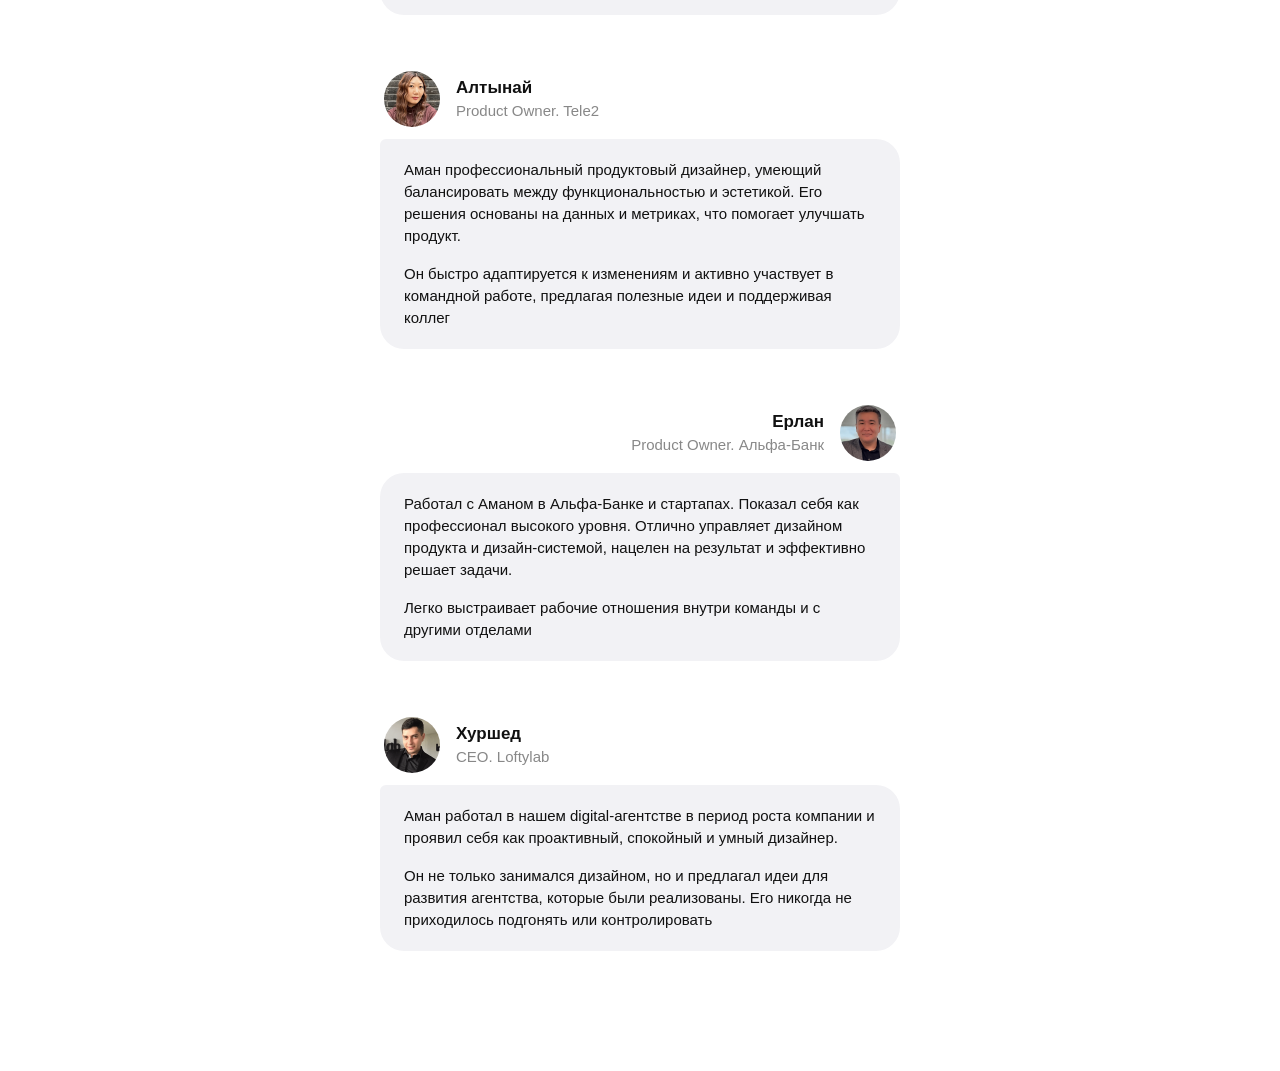
==== commit f441c701: "Новый аватар (в очках) Co-Authored-By: Claude Opus 5.5 <noreply@anthropic.com>" ====
--- a/about.html
+++ b/about.html
@@ -37,8 +37,8 @@
   <div class="container">
     <header class="header">
       <a class="avatar-link" href="/" aria-label="На главную">
-        <img class="avatar" data-reveal src="images/avatar.jpg?v=4" alt="Аман" width="56" height="56">
-        <span class="avatar-preview" aria-hidden="true"><img src="images/avatar-large.webp?v=2" alt="" width="240" height="240" draggable="false"></span>
+        <img class="avatar" data-reveal src="images/avatar.jpg?v=5" alt="Аман" width="56" height="56">
+        <span class="avatar-preview" aria-hidden="true"><img src="images/avatar-large.webp?v=3" alt="" width="240" height="240" draggable="false"></span>
       </a>
 
       <!-- Город — рядом с аватаром -->
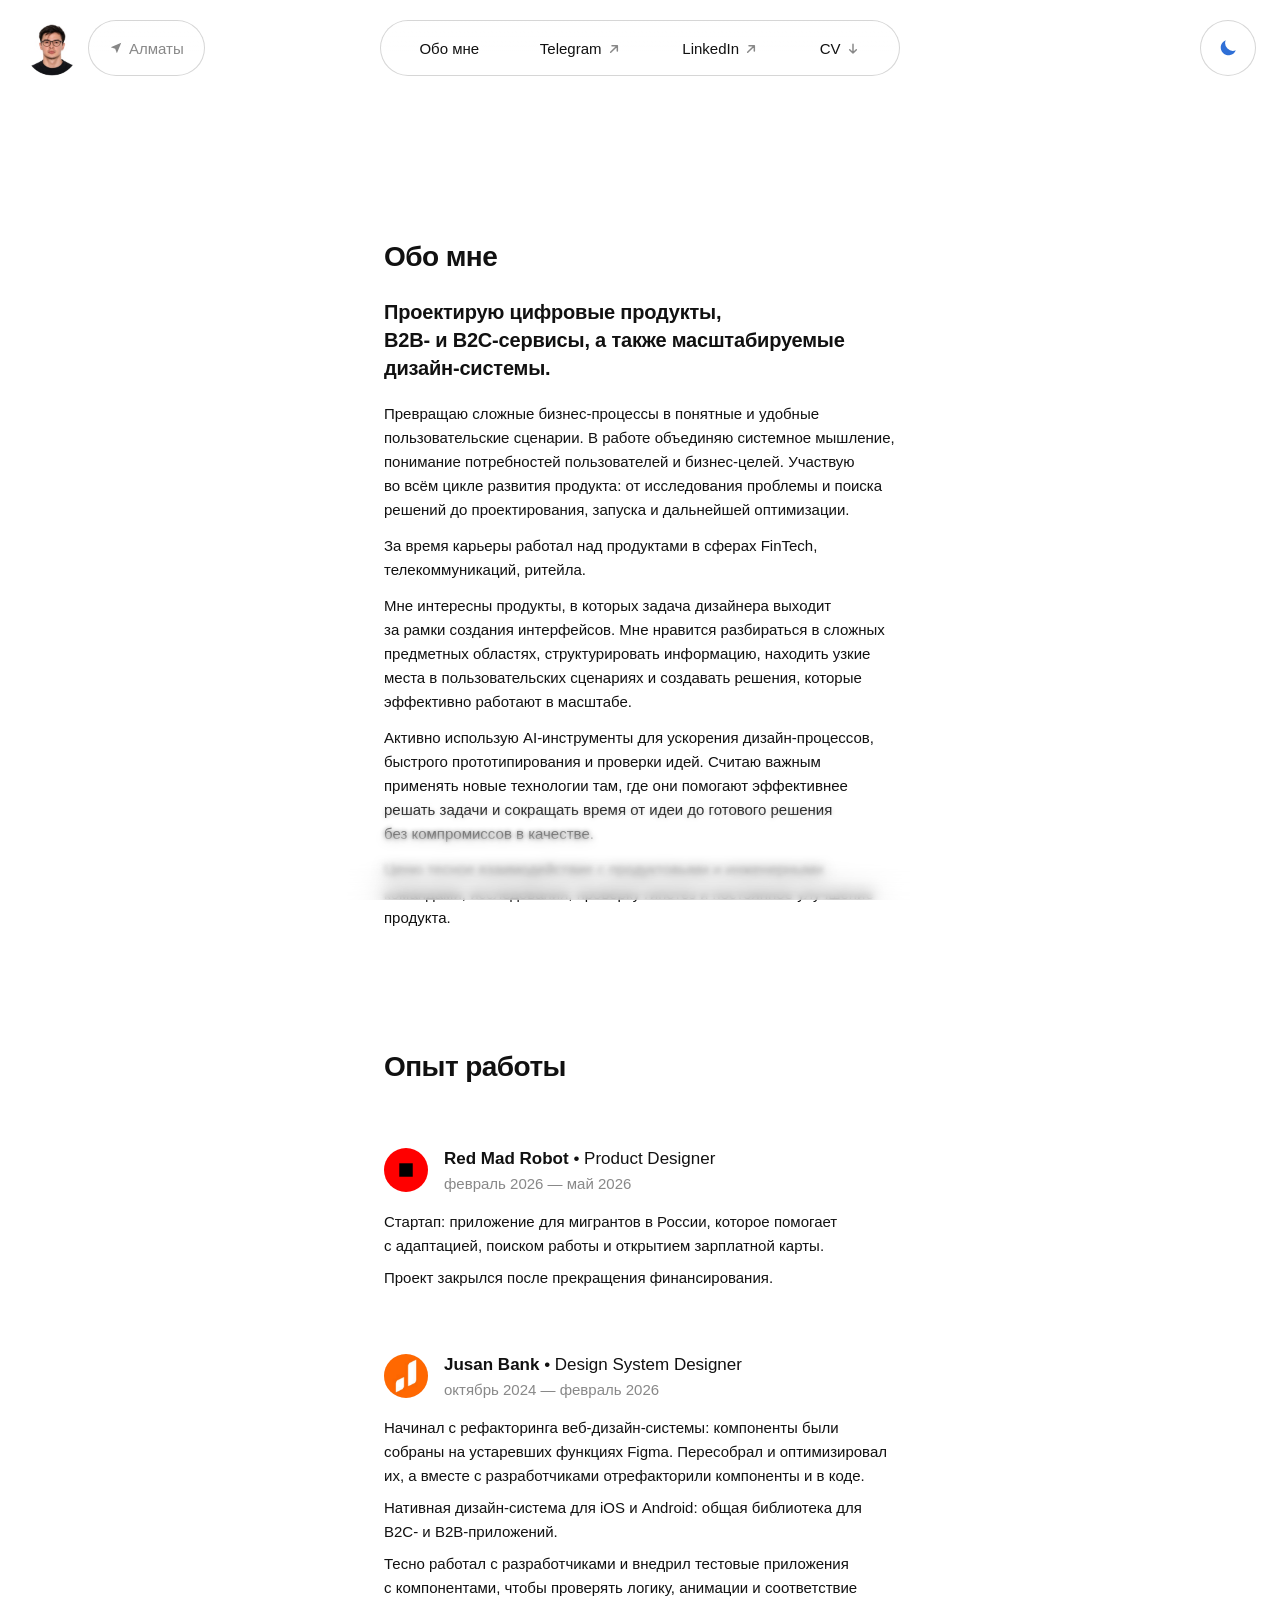
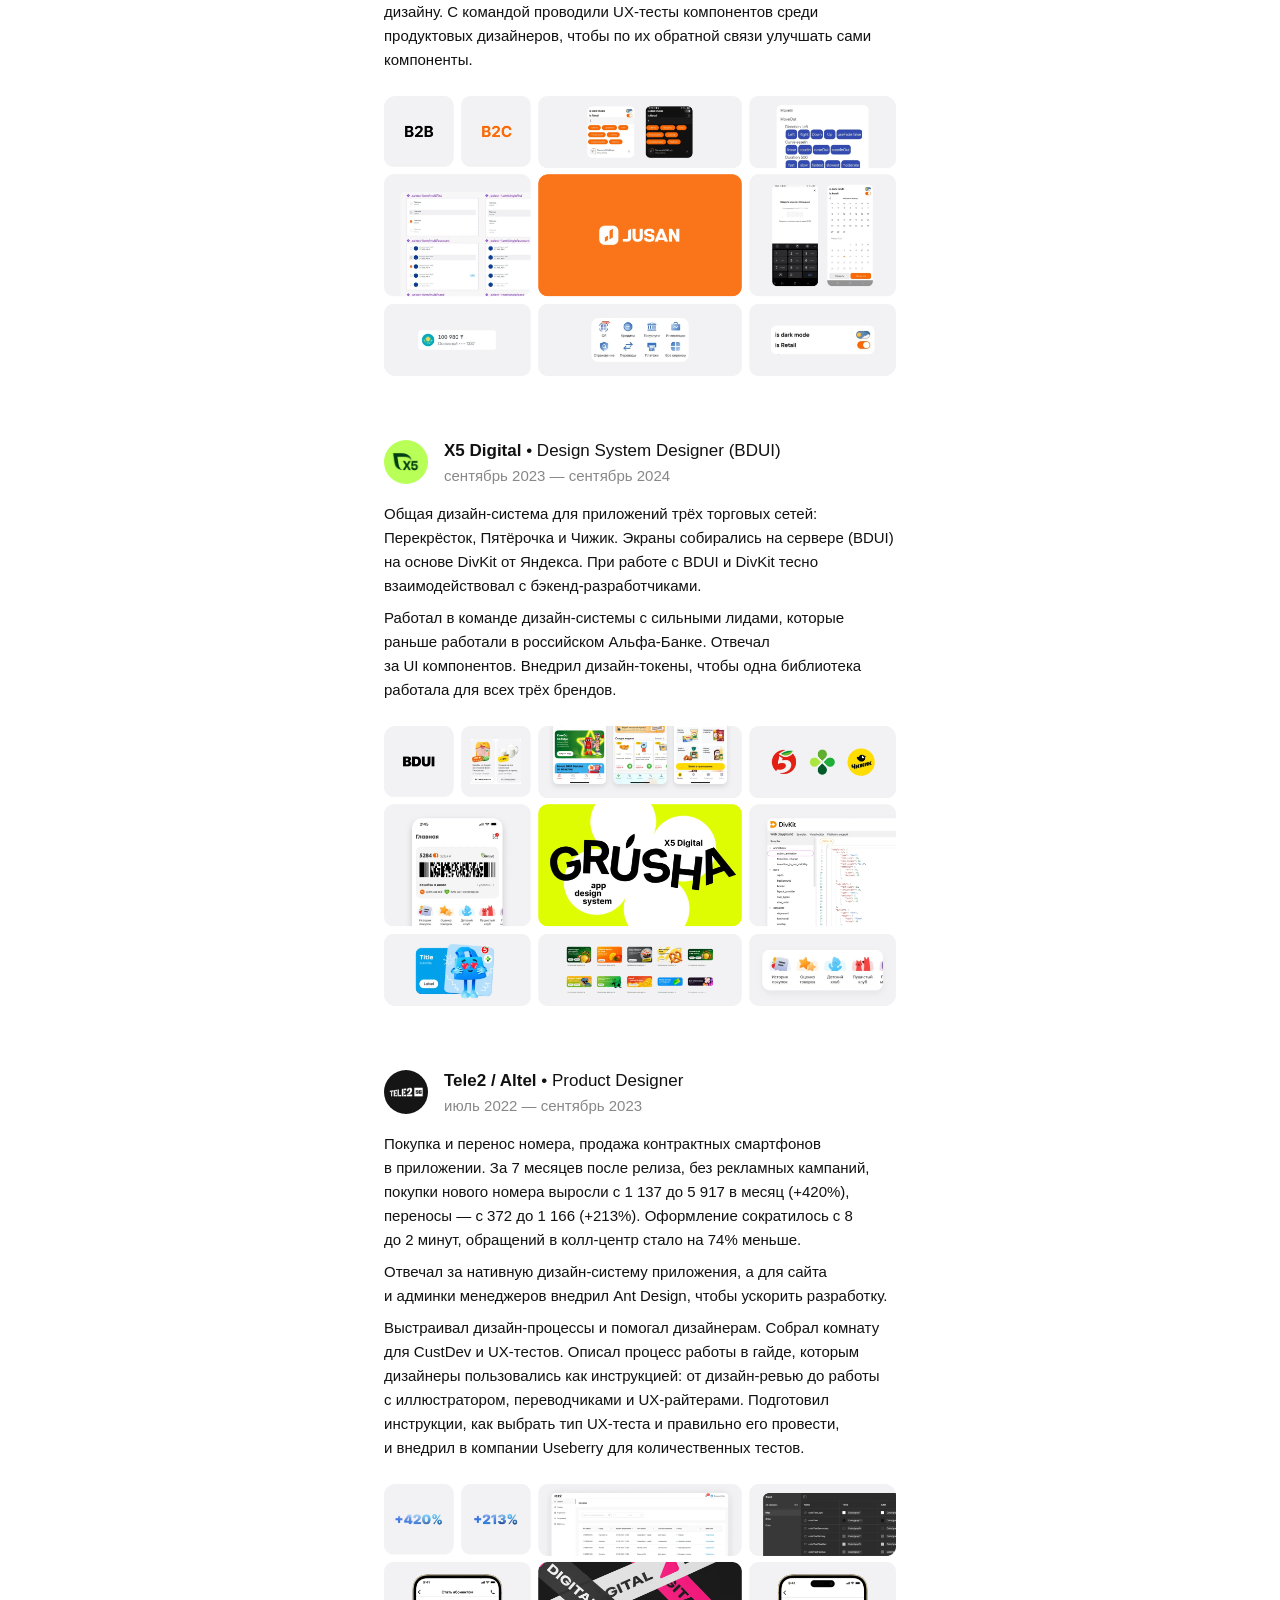
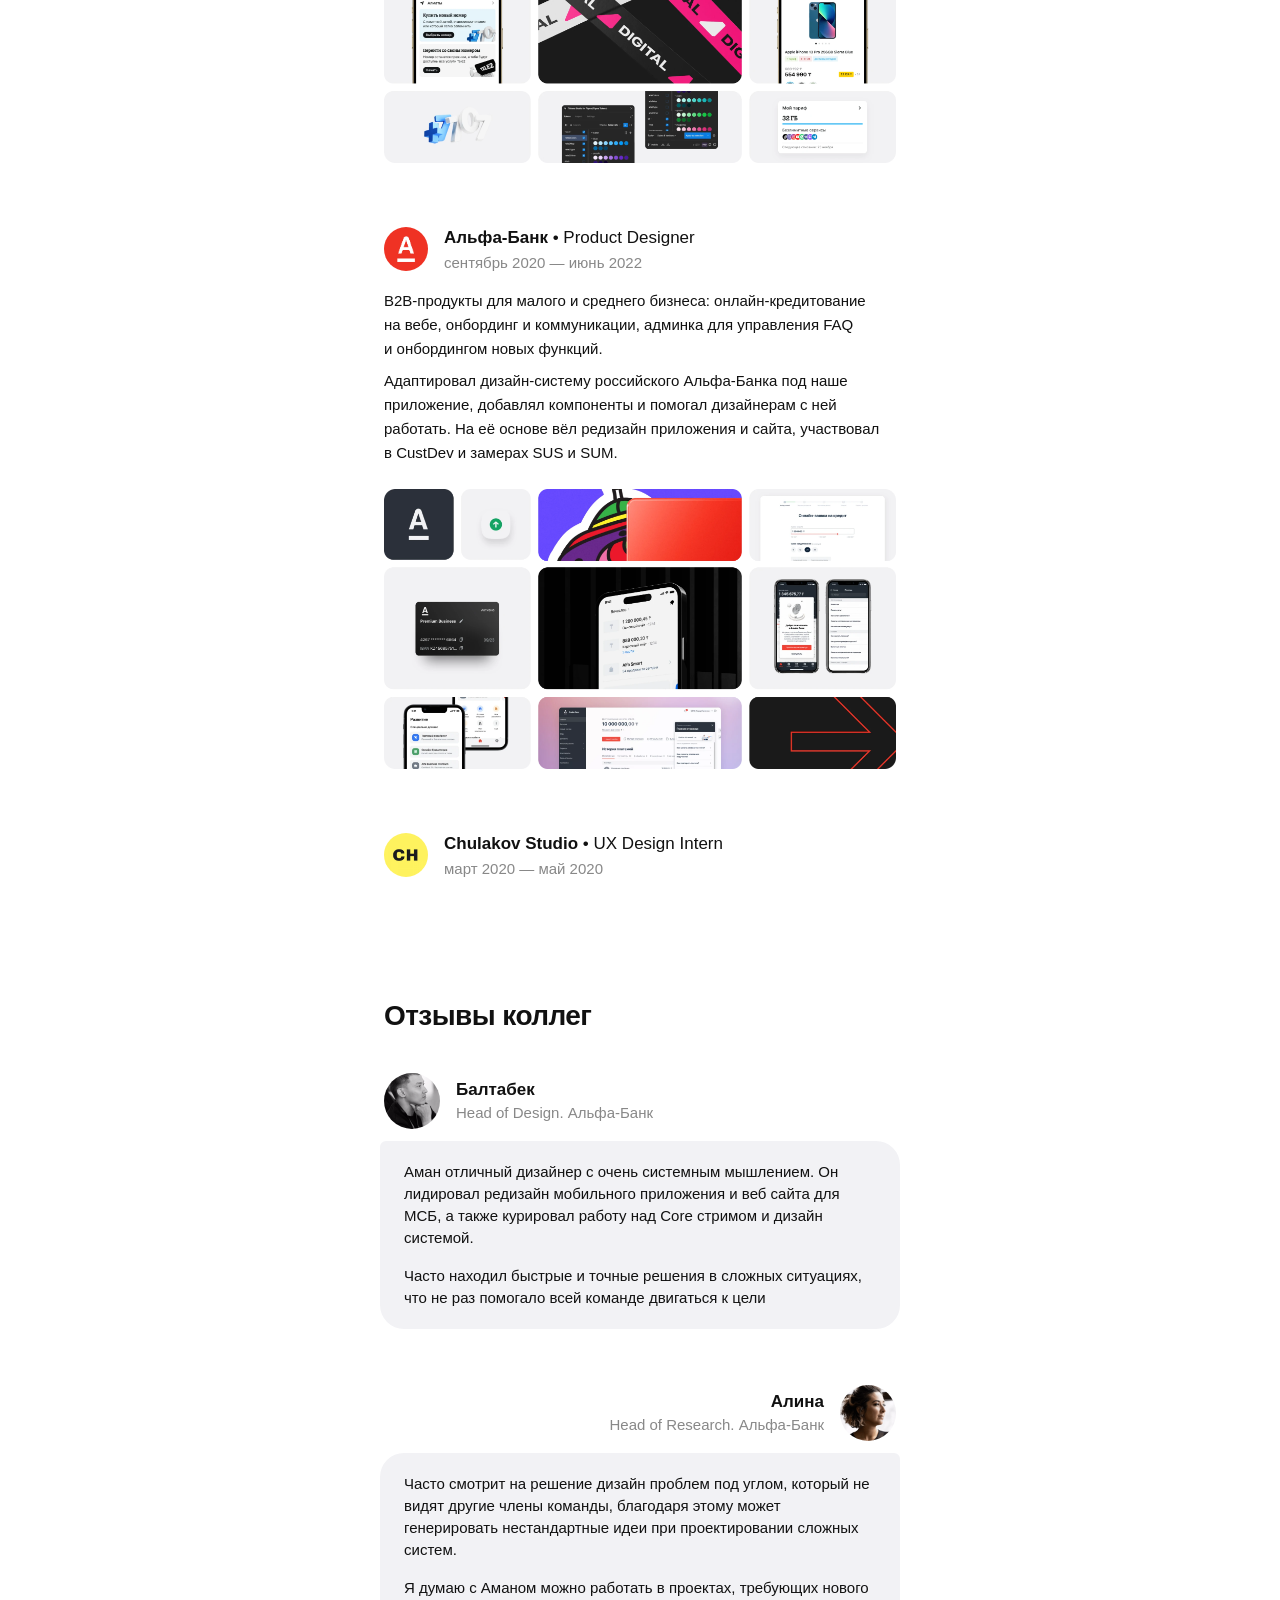
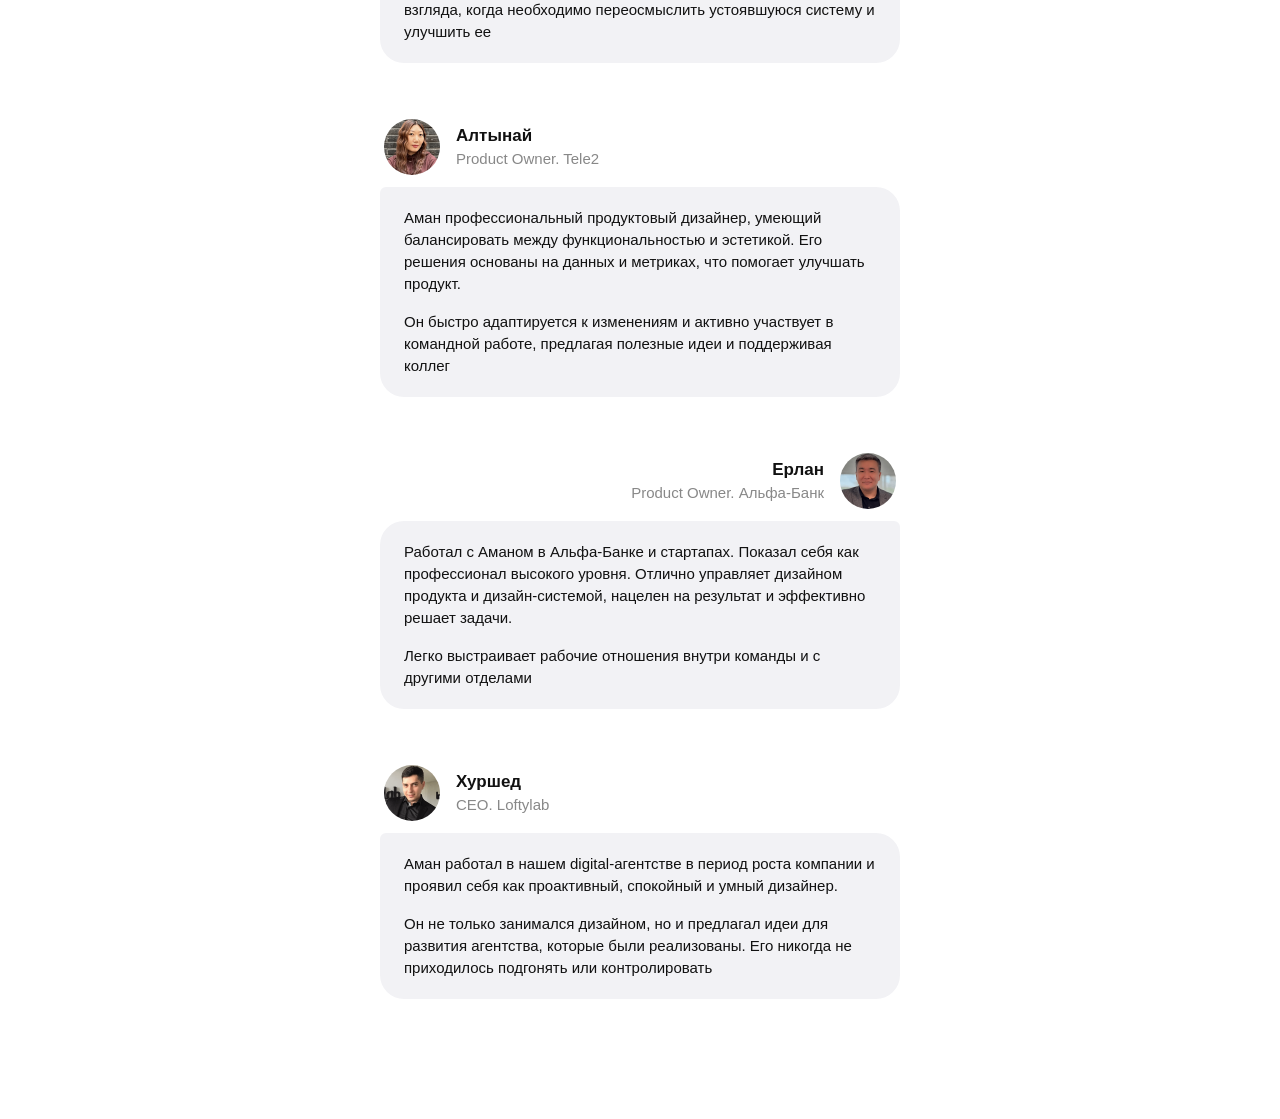
==== commit 7891df76: "Цифры Tele2 с базой и периодом: на сайте и в CV Co-Authored-By: Claude Opus 5.5 <noreply@anthropic.c" ====
--- a/about.html
+++ b/about.html
@@ -153,7 +153,7 @@
               <p class="job__period">июль 2022 — сентябрь 2023</p>
             </div>
             <div class="job__text">
-              <p>Покупка и&nbsp;перенос номера, продажа контрактных смартфонов в&nbsp;приложении. После релиза покупки нового номера выросли на&nbsp;420%, переносы&nbsp;— на&nbsp;213%.</p>
+              <p>Покупка и&nbsp;перенос номера, продажа контрактных смартфонов в&nbsp;приложении. За&nbsp;7&nbsp;месяцев после релиза, без рекламных кампаний, покупки нового номера выросли с&nbsp;1&nbsp;137 до&nbsp;5&nbsp;917 в&nbsp;месяц (+420%), переносы&nbsp;— с&nbsp;372 до&nbsp;1&nbsp;166 (+213%). Оформление сократилось с&nbsp;8 до&nbsp;2&nbsp;минут, обращений в&nbsp;колл-центр стало на&nbsp;74% меньше.</p>
               <p>Отвечал за&nbsp;нативную дизайн-систему приложения, а&nbsp;для сайта и&nbsp;админки менеджеров внедрил Ant Design, чтобы ускорить разработку.</p>
               <p>Выстраивал дизайн-процессы и&nbsp;помогал дизайнерам. Собрал комнату для CustDev и&nbsp;UX-тестов. Описал процесс работы в&nbsp;гайде, которым дизайнеры пользовались как инструкцией: от&nbsp;дизайн-ревью до&nbsp;работы с&nbsp;иллюстратором, переводчиками и&nbsp;UX-райтерами. Подготовил инструкции, как выбрать тип UX-теста и&nbsp;правильно его провести, и&nbsp;внедрил в&nbsp;компании Useberry для количественных тестов.</p>
             </div>
